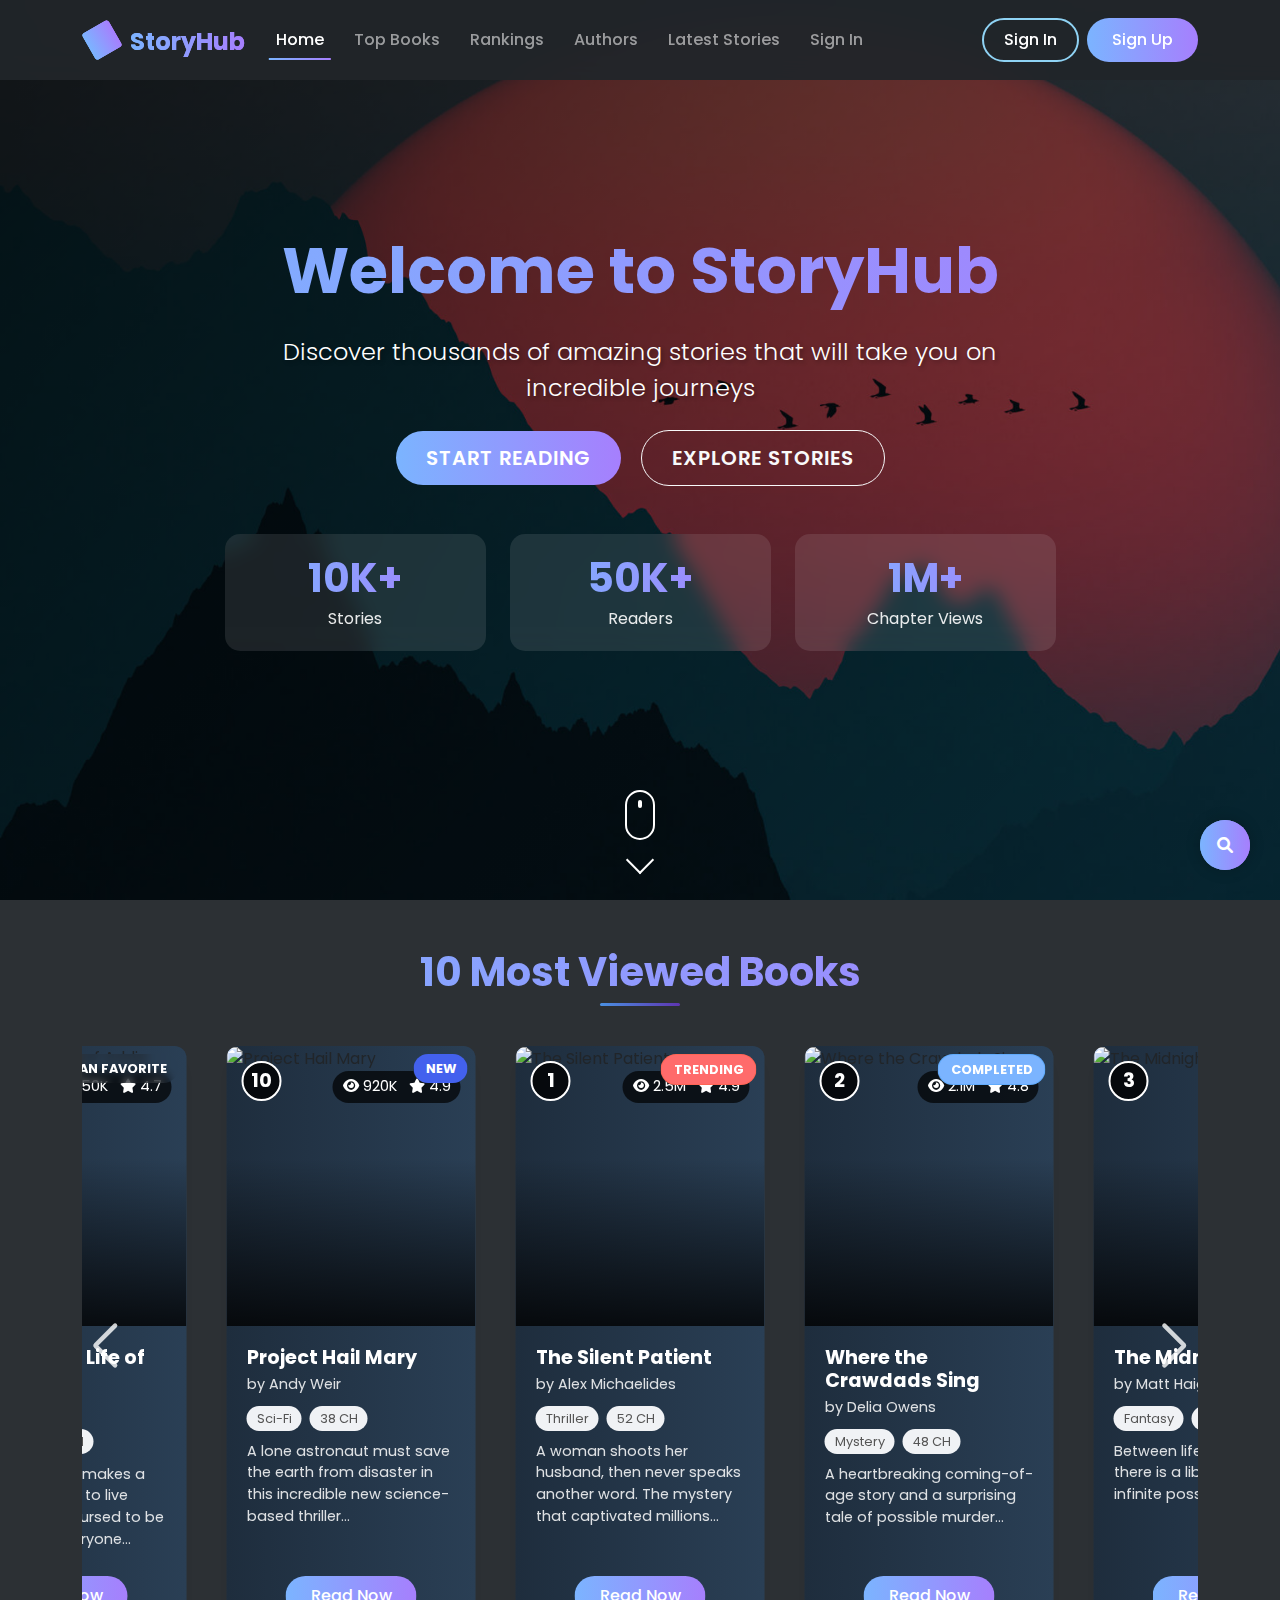
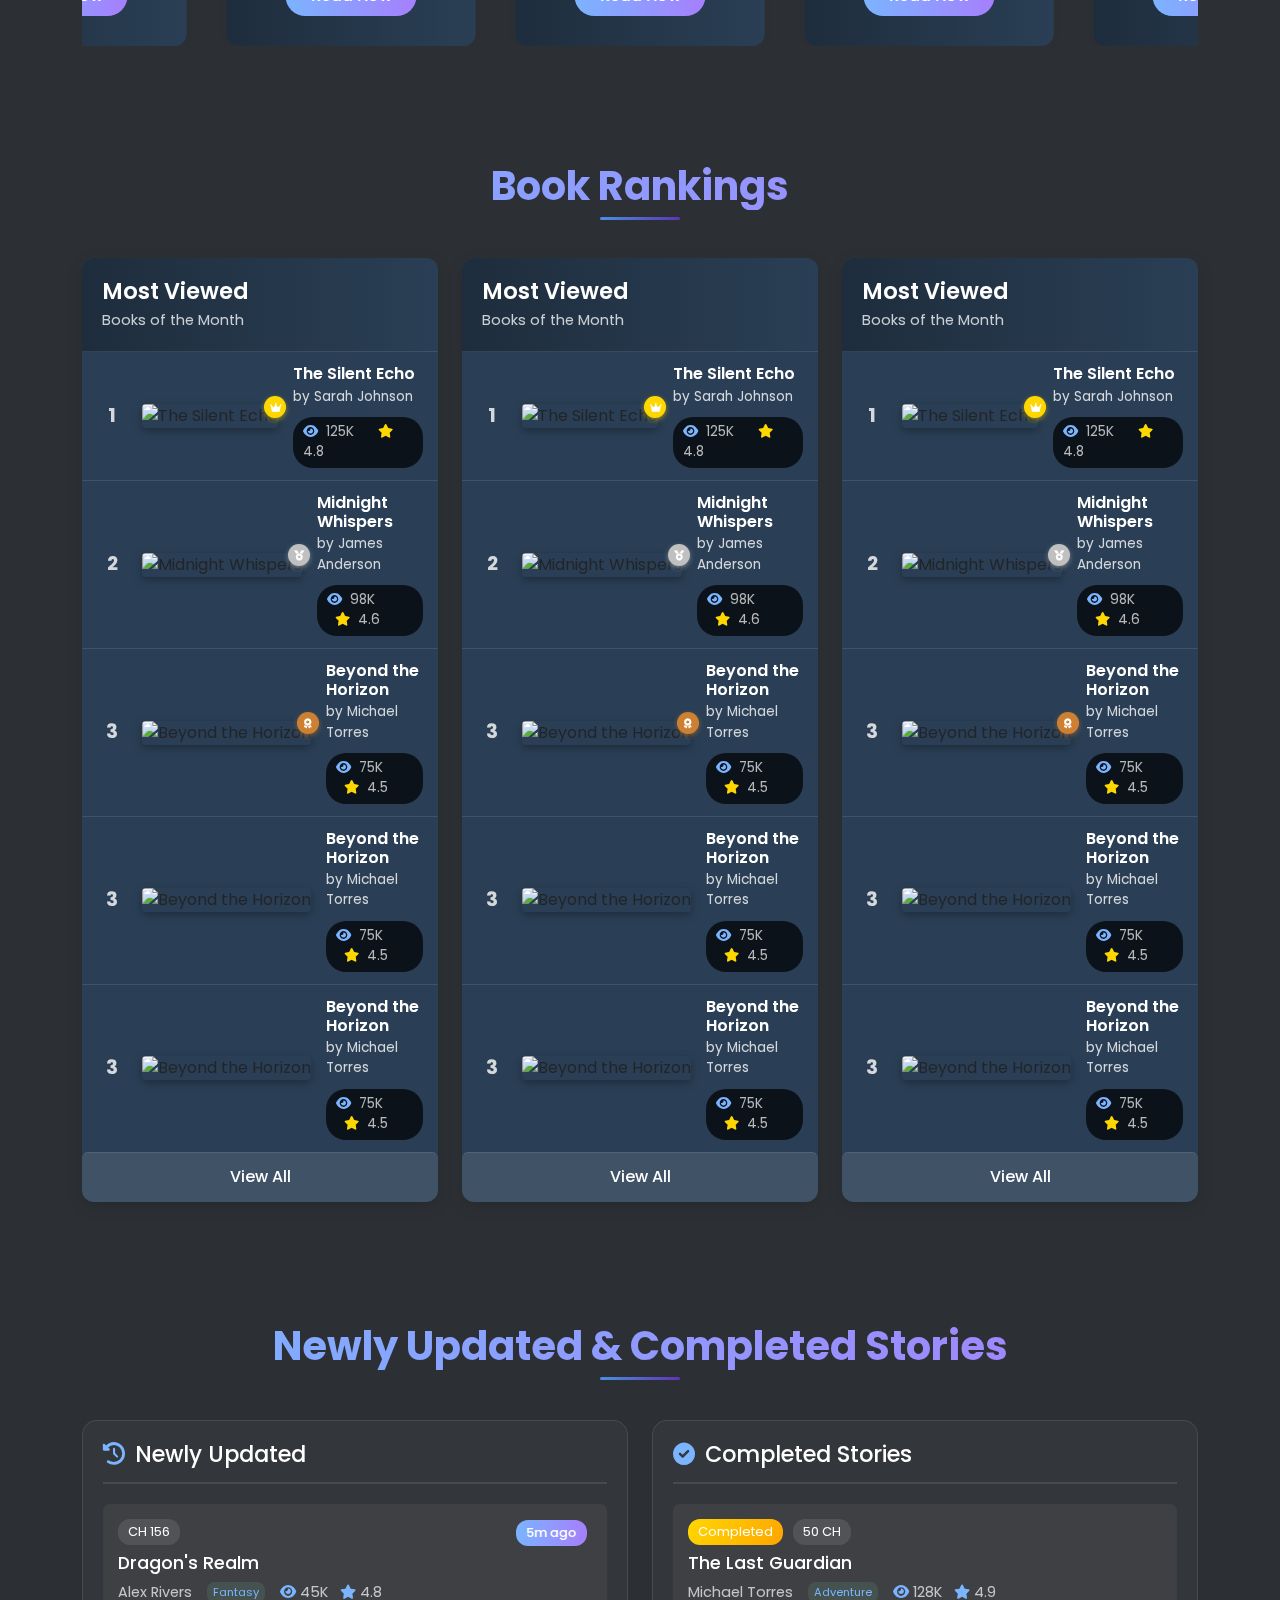
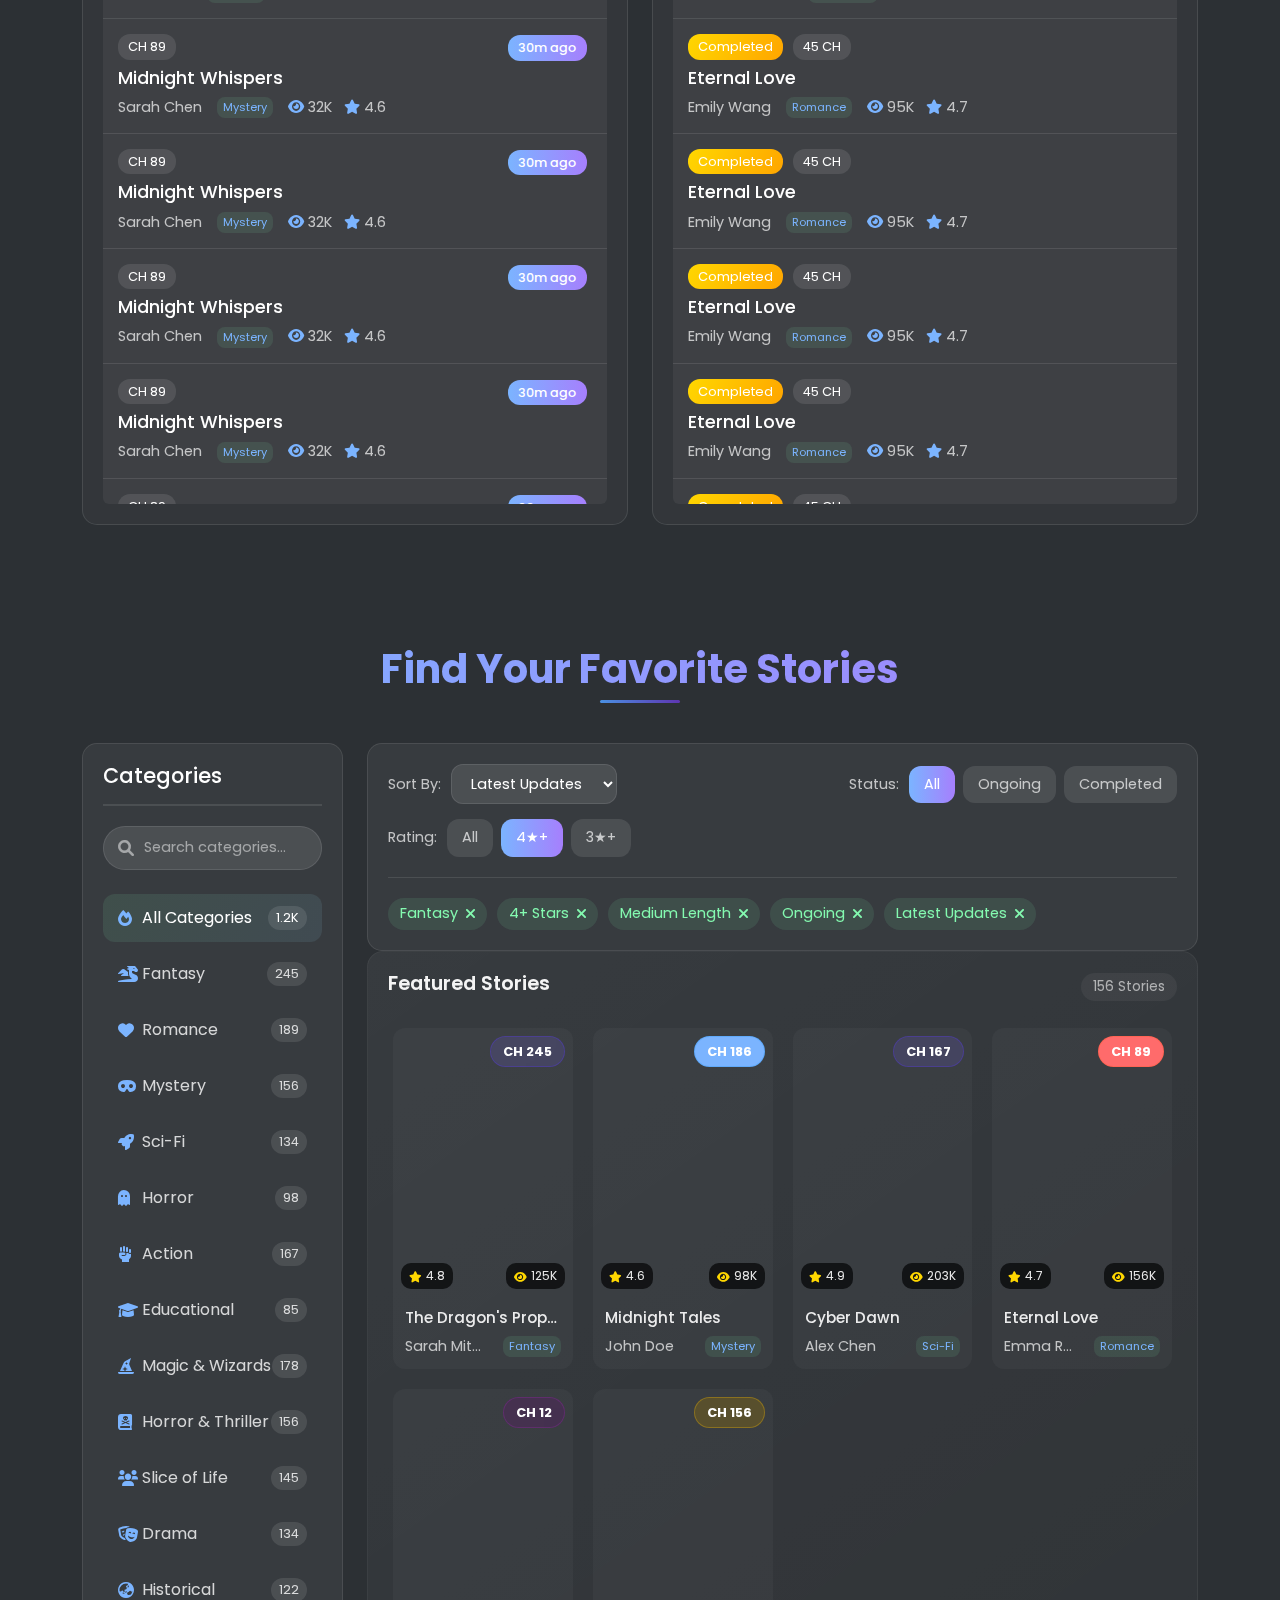
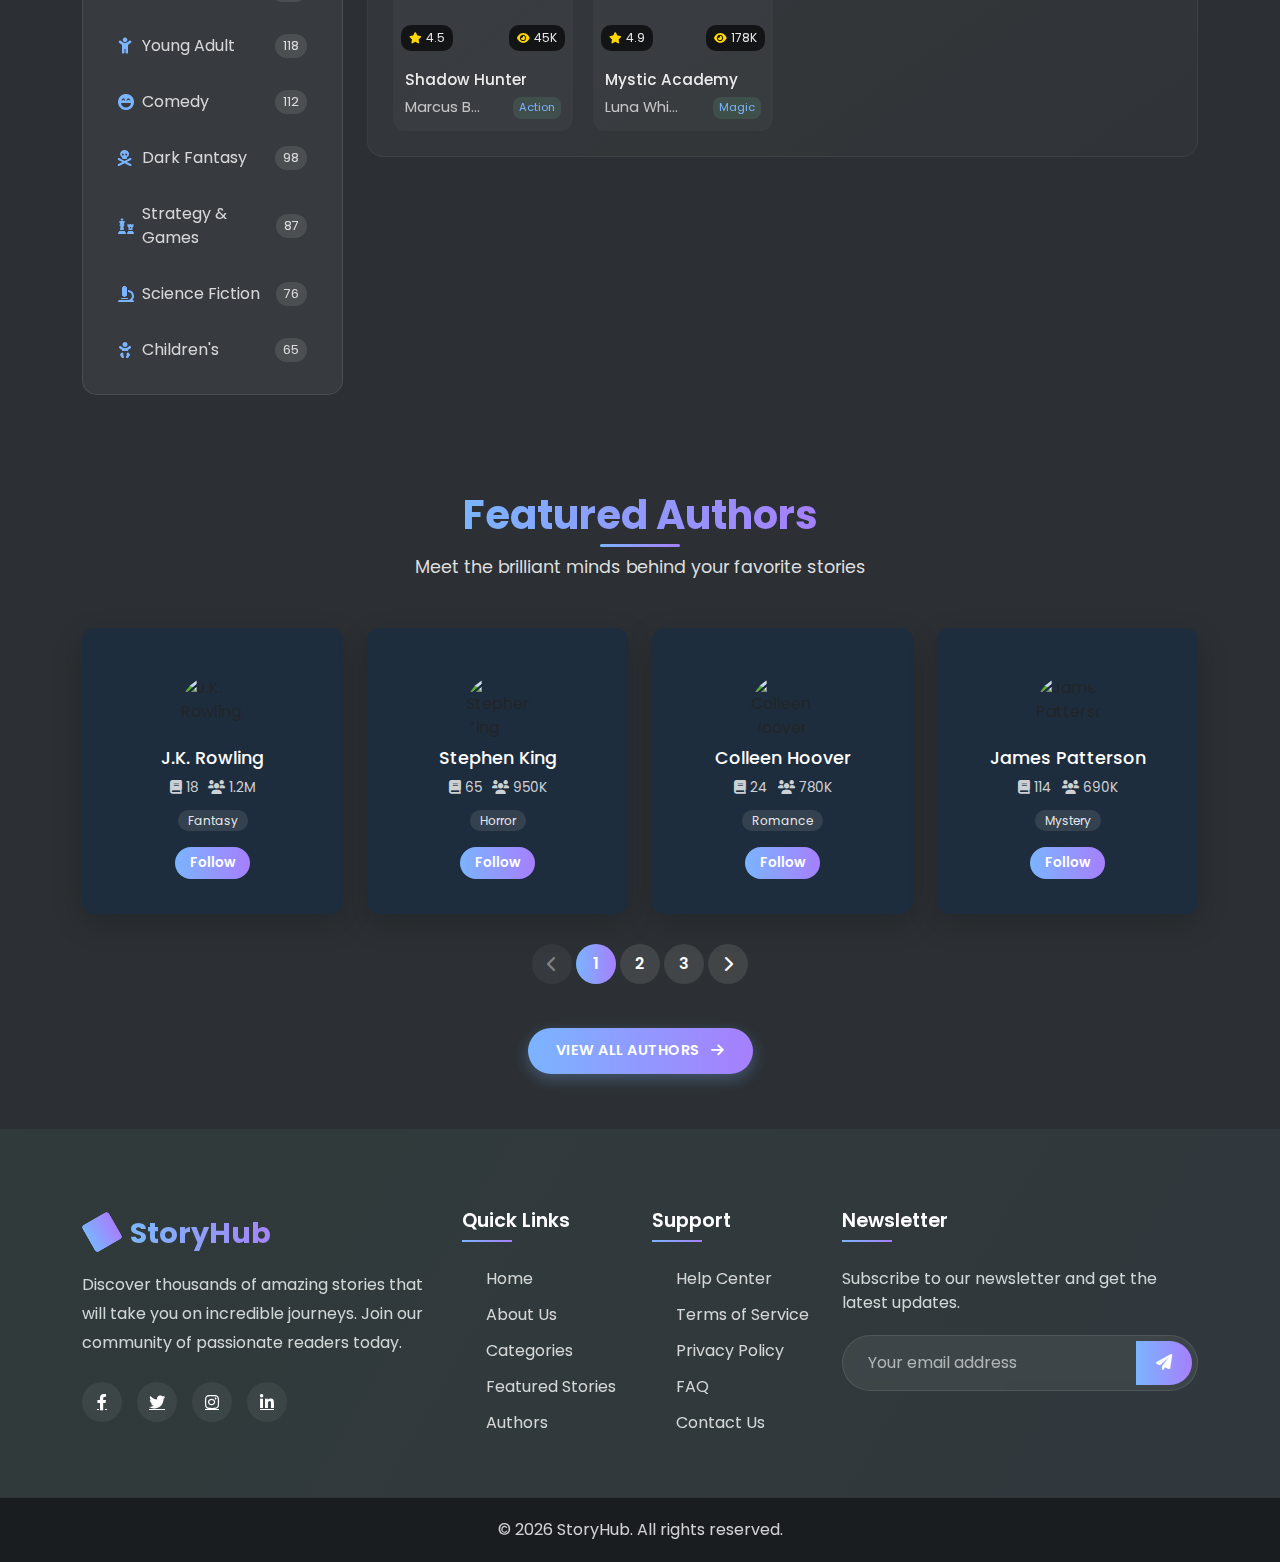
==== index.html @ 42d3e0dc "create necessary pages" ====
<!DOCTYPE html>
<html lang="en">
	<head>
		<meta charset="UTF-8" />
		<meta name="viewport" content="width=device-width, initial-scale=1.0" />
		<title>StoryHub - Your Reading Paradise</title>
		<!-- Favicon -->
		<link rel="icon" type="image/x-icon" href="assets/icons/icon1.png" />

		<!-- Add Font Awesome -->
		<link
			rel="stylesheet"
			href="https://cdnjs.cloudflare.com/ajax/libs/font-awesome/6.0.0/css/all.min.css"
		/>

		<link
			href="https://cdn.jsdelivr.net/npm/bootstrap@5.3.0/dist/css/bootstrap.min.css"
			rel="stylesheet"
		/>
		<!-- Custom CSS -->
		<link href="assets/css/style.css" rel="stylesheet" />
	</head>
	<body>
		<!-- Navigation -->
		<nav class="navbar navbar-expand-lg navbar-dark fixed-top">
			<div class="container">
				<a class="navbar-brand d-flex align-items-center" href="index.html">
					<div class="logo-container me-2">
						<div class="book-logo">
							<span class="book-page"></span>
							<span class="book-page"></span>
							<span class="book-page"></span>
						</div>
					</div>
					<span class="brand-text">StoryHub</span>
				</a>
				<button
					class="navbar-toggler"
					type="button"
					data-bs-toggle="collapse"
					data-bs-target="#navbarNav"
				>
					<span class="navbar-toggler-icon"></span>
				</button>
				<div class="collapse navbar-collapse" id="navbarNav">
					<ul class="navbar-nav me-auto">
						<li class="nav-item">
							<a class="nav-link active" href="#hero">Home</a>
						</li>
						<li class="nav-item">
							<a class="nav-link" href="#top-books">Top Books</a>
						</li>
						<li class="nav-item">
							<a class="nav-link" href="#rankings">Rankings</a>
						</li>
						<li class="nav-item">
							<a class="nav-link" href="#authors">Authors</a>
						</li>
						<li class="nav-item">
							<a class="nav-link" href="#latest-stories">Latest Stories</a>
						</li>
						<li class="nav-item">
							<a class="nav-link" href="#" data-bs-toggle="modal" data-bs-target="#loginModal"
								>Sign In</a
							>
						</li>
					</ul>
					<div class="nav-auth-buttons">
						<button
							class="btn btn-signin me-2"
							data-bs-toggle="modal"
							data-bs-target="#signinModal"
						>
							Sign In
						</button>
						<button class="btn btn-signup" data-bs-toggle="modal" data-bs-target="#signupModal">
							Sign Up
						</button>
					</div>
				</div>
			</div>
		</nav>

		<!-- Sign In Modal -->
		<div class="modal fade" id="signinModal" tabindex="-1">
			<div class="modal-dialog modal-dialog-centered">
				<div class="modal-content">
					<div class="modal-header border-0">
						<h5 class="modal-title">Welcome Back!</h5>
						<button type="button" class="btn-close" data-bs-dismiss="modal"></button>
					</div>
					<div class="modal-body">
						<!-- Add your sign in form here -->
					</div>
				</div>
			</div>
		</div>

		<!-- Sign Up Modal -->
		<div class="modal fade" id="signupModal" tabindex="-1">
			<div class="modal-dialog modal-dialog-centered">
				<div class="modal-content">
					<div class="modal-header border-0">
						<h5 class="modal-title">Create Account</h5>
						<button type="button" class="btn-close" data-bs-dismiss="modal"></button>
					</div>
					<div class="modal-body">
						<!-- Add your sign up form here -->
					</div>
				</div>
			</div>
		</div>

		<!-- Hero Section -->
		<section id="hero" class="hero-section">
			<div class="hero-overlay"></div>
			<div class="container h-100 position-relative">
				<div class="row h-100 align-items-center">
					<div class="col-12 text-center hero-content">
						<h1 class="display-3 fw-bold text-gradient mb-4">Welcome to StoryHub</h1>
						<p class="lead hero-subtitle mb-4">
							Discover thousands of amazing stories that will take you on incredible journeys
						</p>
						<div class="hero-buttons">
							<a href="pages/stories.html" class="btn btn-primary btn-lg me-3 custom-btn"
								>Start Reading</a
							>
							<a href="#featured" class="btn btn-outline-light btn-lg custom-btn"
								>Explore Stories</a
							>
						</div>
						<div class="hero-stats mt-5">
							<div class="row justify-content-center">
								<div class="col-md-3 col-6 mb-3">
									<div class="stat-item">
										<h3 class="stat-number">10K+</h3>
										<p class="stat-label">Stories</p>
									</div>
								</div>
								<div class="col-md-3 col-6 mb-3">
									<div class="stat-item">
										<h3 class="stat-number">50K+</h3>
										<p class="stat-label">Readers</p>
									</div>
								</div>
								<div class="col-md-3 col-6 mb-3">
									<div class="stat-item">
										<h3 class="stat-number">1M+</h3>
										<p class="stat-label">Chapter Views</p>
									</div>
								</div>
							</div>
						</div>
					</div>
				</div>
			</div>
			<div class="scroll-indicator">
				<div class="mouse">
					<div class="wheel"></div>
				</div>
				<div class="arrow"></div>
			</div>
		</section>

		<!-- Most Viewed Books Slider -->
		<section id="top-books" class="top-books-slider-section py-5" id="featured">
			<div class="container">
				<div class="section-header text-center mb-5">
					<h2 class="section-title">10 Most Viewed Books</h2>
				</div>

				<div class="swiper top-books-swiper">
					<div class="swiper-wrapper">
						<!-- Book 1 -->
						<div class="swiper-slide">
							<div class="book-slide">
								<div class="rank-indicator">1</div>
								<div class="book-image">
									<img src="https://picsum.photos/seed/book1/400/600" alt="The Silent Patient" />
									<div class="book-overlay">
										<div class="book-stats">
											<span><i class="fas fa-eye"></i> 2.5M</span>
											<span><i class="fas fa-star"></i> 4.9</span>
										</div>
										<div class="book-status hot">Trending</div>
									</div>
								</div>
								<div class="book-content">
									<h3 class="book-title">The Silent Patient</h3>
									<p class="book-author">by Alex Michaelides</p>
									<div class="book-tags">
										<span class="book-genre">Thriller</span>
										<span class="book-chapters">52 CH</span>
									</div>
									<p class="book-excerpt">
										A woman shoots her husband, then never speaks another word. The mystery that
										captivated millions...
									</p>
									<a href="#" class="btn btn-read-more">Read Now</a>
								</div>
							</div>
						</div>

						<!-- Book 2 -->
						<div class="swiper-slide">
							<div class="book-slide">
								<div class="rank-indicator">2</div>
								<div class="book-image">
									<img
										src="https://picsum.photos/seed/book2/400/600"
										alt="Where the Crawdads Sing"
									/>
									<div class="book-overlay">
										<div class="book-stats">
											<span><i class="fas fa-eye"></i> 2.1M</span>
											<span><i class="fas fa-star"></i> 4.8</span>
										</div>
										<div class="book-status completed">Completed</div>
									</div>
								</div>
								<div class="book-content">
									<h3 class="book-title">Where the Crawdads Sing</h3>
									<p class="book-author">by Delia Owens</p>
									<div class="book-tags">
										<span class="book-genre">Mystery</span>
										<span class="book-chapters">48 CH</span>
									</div>
									<p class="book-excerpt">
										A heartbreaking coming-of-age story and a surprising tale of possible murder...
									</p>
									<a href="#" class="btn btn-read-more">Read Now</a>
								</div>
							</div>
						</div>

						<!-- Book 3 -->
						<div class="swiper-slide">
							<div class="book-slide">
								<div class="rank-indicator">3</div>
								<div class="book-image">
									<img src="https://picsum.photos/seed/book3/400/600" alt="The Midnight Library" />
									<div class="book-overlay">
										<div class="book-stats">
											<span><i class="fas fa-eye"></i> 1.8M</span>
											<span><i class="fas fa-star"></i> 4.7</span>
										</div>
										<div class="book-status new-release">New</div>
									</div>
								</div>
								<div class="book-content">
									<h3 class="book-title">The Midnight Library</h3>
									<p class="book-author">by Matt Haig</p>
									<div class="book-tags">
										<span class="book-genre">Fantasy</span>
										<span class="book-chapters">36 CH</span>
									</div>
									<p class="book-excerpt">
										Between life and death there is a library filled with infinite possibilities...
									</p>
									<a href="#" class="btn btn-read-more">Read Now</a>
								</div>
							</div>
						</div>

						<!-- Book 4 -->
						<div class="swiper-slide">
							<div class="book-slide">
								<div class="rank-indicator">4</div>
								<div class="book-image">
									<img src="https://picsum.photos/seed/book4/400/600" alt="The Vanishing Half" />
									<div class="book-overlay">
										<div class="book-stats">
											<span><i class="fas fa-eye"></i> 1.5M</span>
											<span><i class="fas fa-star"></i> 4.6</span>
										</div>
										<div class="book-status">Bestseller</div>
									</div>
								</div>
								<div class="book-content">
									<h3 class="book-title">The Vanishing Half</h3>
									<p class="book-author">by Brit Bennett</p>
									<div class="book-tags">
										<span class="book-genre">Drama</span>
										<span class="book-chapters">42 CH</span>
									</div>
									<p class="book-excerpt">
										The lives of twin sisters who choose to live in two very different worlds, one
										black and one white...
									</p>
									<a href="#" class="btn btn-read-more">Read Now</a>
								</div>
							</div>
						</div>

						<!-- Book 5 -->
						<div class="swiper-slide">
							<div class="book-slide">
								<div class="rank-indicator">5</div>
								<div class="book-image">
									<img src="https://picsum.photos/seed/book5/400/600" alt="Atomic Habits" />
									<div class="book-overlay">
										<div class="book-stats">
											<span><i class="fas fa-eye"></i> 1.4M</span>
											<span><i class="fas fa-star"></i> 4.9</span>
										</div>
										<div class="book-status">Popular</div>
									</div>
								</div>
								<div class="book-content">
									<h3 class="book-title">Atomic Habits</h3>
									<p class="book-author">by James Clear</p>
									<div class="book-tags">
										<span class="book-genre">Self-help</span>
										<span class="book-chapters">32 CH</span>
									</div>
									<p class="book-excerpt">
										Tiny changes, remarkable results. A proven framework for improving every day...
									</p>
									<a href="#" class="btn btn-read-more">Read Now</a>
								</div>
							</div>
						</div>

						<!-- Book 6 -->
						<div class="swiper-slide">
							<div class="book-slide">
								<div class="rank-indicator">6</div>
								<div class="book-image">
									<img src="https://picsum.photos/seed/book6/400/600" alt="Educated" />
									<div class="book-overlay">
										<div class="book-stats">
											<span><i class="fas fa-eye"></i> 1.3M</span>
											<span><i class="fas fa-star"></i> 4.7</span>
										</div>
										<div class="book-status completed">Completed</div>
									</div>
								</div>
								<div class="book-content">
									<h3 class="book-title">Educated</h3>
									<p class="book-author">by Tara Westover</p>
									<div class="book-tags">
										<span class="book-genre">Biography</span>
										<span class="book-chapters">38 CH</span>
									</div>
									<p class="book-excerpt">
										A memoir about a young girl who leaves her survivalist family and goes on to
										earn a PhD...
									</p>
									<a href="#" class="btn btn-read-more">Read Now</a>
								</div>
							</div>
						</div>

						<!-- Book 7 -->
						<div class="swiper-slide">
							<div class="book-slide">
								<div class="rank-indicator">7</div>
								<div class="book-image">
									<img src="https://picsum.photos/seed/book7/400/600" alt="Becoming" />
									<div class="book-overlay">
										<div class="book-stats">
											<span><i class="fas fa-eye"></i> 1.2M</span>
											<span><i class="fas fa-star"></i> 4.8</span>
										</div>
										<div class="book-status">Award Winner</div>
									</div>
								</div>
								<div class="book-content">
									<h3 class="book-title">Becoming</h3>
									<p class="book-author">by Michelle Obama</p>
									<div class="book-tags">
										<span class="book-genre">Biography</span>
										<span class="book-chapters">44 CH</span>
									</div>
									<p class="book-excerpt">
										An intimate, powerful, and inspiring memoir by the former First Lady of the
										United States...
									</p>
									<a href="#" class="btn btn-read-more">Read Now</a>
								</div>
							</div>
						</div>

						<!-- Book 8 -->
						<div class="swiper-slide">
							<div class="book-slide">
								<div class="rank-indicator">8</div>
								<div class="book-image">
									<img src="https://picsum.photos/seed/book8/400/600" alt="The Four Winds" />
									<div class="book-overlay">
										<div class="book-stats">
											<span><i class="fas fa-eye"></i> 1.1M</span>
											<span><i class="fas fa-star"></i> 4.5</span>
										</div>
										<div class="book-status">Bestseller</div>
									</div>
								</div>
								<div class="book-content">
									<h3 class="book-title">The Four Winds</h3>
									<p class="book-author">by Kristin Hannah</p>
									<div class="book-tags">
										<span class="book-genre">Historical</span>
										<span class="book-chapters">42 CH</span>
									</div>
									<p class="book-excerpt">
										An epic novel of love, heroism, and hope set during the Great Depression...
									</p>
									<a href="#" class="btn btn-read-more">Read Now</a>
								</div>
							</div>
						</div>

						<!-- Book 9 -->
						<div class="swiper-slide">
							<div class="book-slide">
								<div class="rank-indicator">9</div>
								<div class="book-image">
									<img
										src="https://picsum.photos/seed/book9/400/600"
										alt="The Invisible Life of Addie LaRue"
									/>
									<div class="book-overlay">
										<div class="book-stats">
											<span><i class="fas fa-eye"></i> 950K</span>
											<span><i class="fas fa-star"></i> 4.7</span>
										</div>
										<div class="book-status">Fan Favorite</div>
									</div>
								</div>
								<div class="book-content">
									<h3 class="book-title">The Invisible Life of Addie LaRue</h3>
									<p class="book-author">by V.E. Schwab</p>
									<div class="book-tags">
										<span class="book-genre">Fantasy</span>
										<span class="book-chapters">46 CH</span>
									</div>
									<p class="book-excerpt">
										A young woman makes a Faustian bargain to live forever—and is cursed to be
										forgotten by everyone...
									</p>
									<a href="#" class="btn btn-read-more">Read Now</a>
								</div>
							</div>
						</div>

						<!-- Book 10 -->
						<div class="swiper-slide">
							<div class="book-slide">
								<div class="rank-indicator">10</div>
								<div class="book-image">
									<img src="https://picsum.photos/seed/book10/400/600" alt="Project Hail Mary" />
									<div class="book-overlay">
										<div class="book-stats">
											<span><i class="fas fa-eye"></i> 920K</span>
											<span><i class="fas fa-star"></i> 4.9</span>
										</div>
										<div class="book-status new-release">New</div>
									</div>
								</div>
								<div class="book-content">
									<h3 class="book-title">Project Hail Mary</h3>
									<p class="book-author">by Andy Weir</p>
									<div class="book-tags">
										<span class="book-genre">Sci-Fi</span>
										<span class="book-chapters">38 CH</span>
									</div>
									<p class="book-excerpt">
										A lone astronaut must save the earth from disaster in this incredible new
										science-based thriller...
									</p>
									<a href="#" class="btn btn-read-more">Read Now</a>
								</div>
							</div>
						</div>
					</div>

					<!-- Pagination and Navigation -->
					<!-- <div class="swiper-pagination"></div> -->
					<div class="swiper-button-next"></div>
					<div class="swiper-button-prev"></div>
				</div>
			</div>
		</section>

		<main>
			<!-- Book Rankings Section -->
			<section id="rankings" class="rankings-section py-5">
				<div class="container">
					<h2 class="section-title text-center mb-5">Book Rankings</h2>

					<div class="row">
						<!-- Most Viewed Books -->
						<div class="col-lg-4 col-md-6 mb-4">
							<div class="ranking-card">
								<div class="ranking-header">
									<h3 class="ranking-title">Most Viewed</h3>
									<p class="ranking-subtitle">Books of the Month</p>
								</div>
								<div class="ranking-body">
									<ul class="ranking-list">
										<li class="ranking-item">
											<span class="ranking-number">1</span>
											<div class="book-avatar">
												<img src="https://picsum.photos/seed/book1/50/75" alt="The Silent Echo" />
												<span class="rank-badge rank-badge-1">
													<i class="fas fa-crown"></i>
												</span>
											</div>
											<div class="ranking-content">
												<h4 class="book-title">The Silent Echo</h4>
												<p class="book-author">by Sarah Johnson</p>
												<div class="book-stats">
													<span><i class="fas fa-eye"></i> 125K</span>
													<span><i class="fas fa-star"></i> 4.8</span>
												</div>
											</div>
										</li>
										<li class="ranking-item">
											<span class="ranking-number">2</span>
											<div class="book-avatar">
												<img src="https://picsum.photos/seed/book2/50/75" alt="Midnight Whispers" />
												<span class="rank-badge rank-badge-2">
													<i class="fas fa-medal"></i>
												</span>
											</div>
											<div class="ranking-content">
												<h4 class="book-title">Midnight Whispers</h4>
												<p class="book-author">by James Anderson</p>
												<div class="book-stats">
													<span><i class="fas fa-eye"></i> 98K</span>
													<span><i class="fas fa-star"></i> 4.6</span>
												</div>
											</div>
										</li>
										<li class="ranking-item">
											<span class="ranking-number">3</span>
											<div class="book-avatar">
												<img
													src="https://picsum.photos/seed/book3/50/75"
													alt="Beyond the Horizon"
												/>
												<span class="rank-badge rank-badge-3">
													<i class="fas fa-award"></i>
												</span>
											</div>
											<div class="ranking-content">
												<h4 class="book-title">Beyond the Horizon</h4>
												<p class="book-author">by Michael Torres</p>
												<div class="book-stats">
													<span><i class="fas fa-eye"></i> 75K</span>
													<span><i class="fas fa-star"></i> 4.5</span>
												</div>
											</div>
										</li>
										<li class="ranking-item">
											<span class="ranking-number">3</span>
											<div class="book-avatar">
												<img
													src="https://picsum.photos/seed/book3/50/75"
													alt="Beyond the Horizon"
												/>
											</div>
											<div class="ranking-content">
												<h4 class="book-title">Beyond the Horizon</h4>
												<p class="book-author">by Michael Torres</p>
												<div class="book-stats">
													<span><i class="fas fa-eye"></i> 75K</span>
													<span><i class="fas fa-star"></i> 4.5</span>
												</div>
											</div>
										</li>
										<li class="ranking-item">
											<span class="ranking-number">3</span>
											<div class="book-avatar">
												<img
													src="https://picsum.photos/seed/book3/50/75"
													alt="Beyond the Horizon"
												/>
											</div>
											<div class="ranking-content">
												<h4 class="book-title">Beyond the Horizon</h4>
												<p class="book-author">by Michael Torres</p>
												<div class="book-stats">
													<span><i class="fas fa-eye"></i> 75K</span>
													<span><i class="fas fa-star"></i> 4.5</span>
												</div>
											</div>
										</li>
										<!-- Repeat for other items -->
									</ul>
								</div>
								<a href="#" class="btn btn-view-all">View All</a>
							</div>
						</div>

						<!-- Most Recommended Books -->
						<div class="col-lg-4 col-md-6 mb-4">
							<div class="ranking-card">
								<div class="ranking-header">
									<h3 class="ranking-title">Most Viewed</h3>
									<p class="ranking-subtitle">Books of the Month</p>
								</div>
								<div class="ranking-body">
									<ul class="ranking-list">
										<li class="ranking-item">
											<span class="ranking-number">1</span>
											<div class="book-avatar">
												<img src="https://picsum.photos/seed/book1/50/75" alt="The Silent Echo" />
												<span class="rank-badge rank-badge-1">
													<i class="fas fa-crown"></i>
												</span>
											</div>
											<div class="ranking-content">
												<h4 class="book-title">The Silent Echo</h4>
												<p class="book-author">by Sarah Johnson</p>
												<div class="book-stats">
													<span><i class="fas fa-eye"></i> 125K</span>
													<span><i class="fas fa-star"></i> 4.8</span>
												</div>
											</div>
										</li>
										<li class="ranking-item">
											<span class="ranking-number">2</span>
											<div class="book-avatar">
												<img src="https://picsum.photos/seed/book2/50/75" alt="Midnight Whispers" />
												<span class="rank-badge rank-badge-2">
													<i class="fas fa-medal"></i>
												</span>
											</div>
											<div class="ranking-content">
												<h4 class="book-title">Midnight Whispers</h4>
												<p class="book-author">by James Anderson</p>
												<div class="book-stats">
													<span><i class="fas fa-eye"></i> 98K</span>
													<span><i class="fas fa-star"></i> 4.6</span>
												</div>
											</div>
										</li>
										<li class="ranking-item">
											<span class="ranking-number">3</span>
											<div class="book-avatar">
												<img
													src="https://picsum.photos/seed/book3/50/75"
													alt="Beyond the Horizon"
												/>
												<span class="rank-badge rank-badge-3">
													<i class="fas fa-award"></i>
												</span>
											</div>
											<div class="ranking-content">
												<h4 class="book-title">Beyond the Horizon</h4>
												<p class="book-author">by Michael Torres</p>
												<div class="book-stats">
													<span><i class="fas fa-eye"></i> 75K</span>
													<span><i class="fas fa-star"></i> 4.5</span>
												</div>
											</div>
										</li>
										<li class="ranking-item">
											<span class="ranking-number">3</span>
											<div class="book-avatar">
												<img
													src="https://picsum.photos/seed/book3/50/75"
													alt="Beyond the Horizon"
												/>
											</div>
											<div class="ranking-content">
												<h4 class="book-title">Beyond the Horizon</h4>
												<p class="book-author">by Michael Torres</p>
												<div class="book-stats">
													<span><i class="fas fa-eye"></i> 75K</span>
													<span><i class="fas fa-star"></i> 4.5</span>
												</div>
											</div>
										</li>
										<li class="ranking-item">
											<span class="ranking-number">3</span>
											<div class="book-avatar">
												<img
													src="https://picsum.photos/seed/book3/50/75"
													alt="Beyond the Horizon"
												/>
											</div>
											<div class="ranking-content">
												<h4 class="book-title">Beyond the Horizon</h4>
												<p class="book-author">by Michael Torres</p>
												<div class="book-stats">
													<span><i class="fas fa-eye"></i> 75K</span>
													<span><i class="fas fa-star"></i> 4.5</span>
												</div>
											</div>
										</li>
										<!-- Repeat for other items -->
									</ul>
								</div>
								<a href="#" class="btn btn-view-all">View All</a>
							</div>
						</div>

						<!-- Featured New Books -->
						<div class="col-lg-4 col-md-6 mb-4">
							<div class="ranking-card">
								<div class="ranking-header">
									<h3 class="ranking-title">Most Viewed</h3>
									<p class="ranking-subtitle">Books of the Month</p>
								</div>
								<div class="ranking-body">
									<ul class="ranking-list">
										<li class="ranking-item">
											<span class="ranking-number">1</span>
											<div class="book-avatar">
												<img src="https://picsum.photos/seed/book1/50/75" alt="The Silent Echo" />
												<span class="rank-badge rank-badge-1">
													<i class="fas fa-crown"></i>
												</span>
											</div>
											<div class="ranking-content">
												<h4 class="book-title">The Silent Echo</h4>
												<p class="book-author">by Sarah Johnson</p>
												<div class="book-stats">
													<span><i class="fas fa-eye"></i> 125K</span>
													<span><i class="fas fa-star"></i> 4.8</span>
												</div>
											</div>
										</li>
										<li class="ranking-item">
											<span class="ranking-number">2</span>
											<div class="book-avatar">
												<img src="https://picsum.photos/seed/book2/50/75" alt="Midnight Whispers" />
												<span class="rank-badge rank-badge-2">
													<i class="fas fa-medal"></i>
												</span>
											</div>
											<div class="ranking-content">
												<h4 class="book-title">Midnight Whispers</h4>
												<p class="book-author">by James Anderson</p>
												<div class="book-stats">
													<span><i class="fas fa-eye"></i> 98K</span>
													<span><i class="fas fa-star"></i> 4.6</span>
												</div>
											</div>
										</li>
										<li class="ranking-item">
											<span class="ranking-number">3</span>
											<div class="book-avatar">
												<img
													src="https://picsum.photos/seed/book3/50/75"
													alt="Beyond the Horizon"
												/>
												<span class="rank-badge rank-badge-3">
													<i class="fas fa-award"></i>
												</span>
											</div>
											<div class="ranking-content">
												<h4 class="book-title">Beyond the Horizon</h4>
												<p class="book-author">by Michael Torres</p>
												<div class="book-stats">
													<span><i class="fas fa-eye"></i> 75K</span>
													<span><i class="fas fa-star"></i> 4.5</span>
												</div>
											</div>
										</li>
										<li class="ranking-item">
											<span class="ranking-number">3</span>
											<div class="book-avatar">
												<img
													src="https://picsum.photos/seed/book3/50/75"
													alt="Beyond the Horizon"
												/>
											</div>
											<div class="ranking-content">
												<h4 class="book-title">Beyond the Horizon</h4>
												<p class="book-author">by Michael Torres</p>
												<div class="book-stats">
													<span><i class="fas fa-eye"></i> 75K</span>
													<span><i class="fas fa-star"></i> 4.5</span>
												</div>
											</div>
										</li>
										<li class="ranking-item">
											<span class="ranking-number">3</span>
											<div class="book-avatar">
												<img
													src="https://picsum.photos/seed/book3/50/75"
													alt="Beyond the Horizon"
												/>
											</div>
											<div class="ranking-content">
												<h4 class="book-title">Beyond the Horizon</h4>
												<p class="book-author">by Michael Torres</p>
												<div class="book-stats">
													<span><i class="fas fa-eye"></i> 75K</span>
													<span><i class="fas fa-star"></i> 4.5</span>
												</div>
											</div>
										</li>
										<!-- Repeat for other items -->
									</ul>
								</div>
								<a href="#" class="btn btn-view-all">View All</a>
							</div>
						</div>
					</div>
				</div>
			</section>

			<!-- Stories Lists Section -->
			<section id="latest-stories" class="stories-section py-5">
				<div class="container">
					<h2 class="section-title">Newly Updated & Completed Stories</h2>
					<div class="row">
						<!-- Newly Updated Stories -->
						<div class="col-lg-6 mb-4">
							<div class="stories-container">
								<div class="section-header">
									<h2 class="list-title">
										<i class="fas fa-clock-rotate-left"></i>
										Newly Updated
									</h2>
								</div>
								<div class="list-group stories-list">
									<!-- Story Item -->
									<a href="#" class="list-group-item story-item">
										<div class="d-flex w-100">
											<div class="story-info">
												<div class="story-status">
													<span class="update-badge">5m ago</span>
													<span class="chapter-badge">CH 156</span>
												</div>
												<h4 class="story-title">Dragon's Realm</h4>
												<p class="story-details">
													<span class="author">Alex Rivers</span>
													<span class="genre">Fantasy</span>
													<span class="stats">
														<i class="fas fa-eye"></i> 45K <i class="fas fa-star ms-2"></i> 4.8
													</span>
												</p>
											</div>
										</div>
									</a>
									<a href="#" class="list-group-item story-item">
										<div class="d-flex w-100">
											<div class="story-info">
												<div class="story-status">
													<span class="update-badge">30m ago</span>
													<span class="chapter-badge">CH 89</span>
												</div>
												<h4 class="story-title">Midnight Whispers</h4>
												<p class="story-details">
													<span class="author">Sarah Chen</span>
													<span class="genre">Mystery</span>
													<span class="stats">
														<i class="fas fa-eye"></i> 32K <i class="fas fa-star ms-2"></i> 4.6
													</span>
												</p>
											</div>
										</div>
									</a>
									<a href="#" class="list-group-item story-item">
										<div class="d-flex w-100">
											<div class="story-info">
												<div class="story-status">
													<span class="update-badge">30m ago</span>
													<span class="chapter-badge">CH 89</span>
												</div>
												<h4 class="story-title">Midnight Whispers</h4>
												<p class="story-details">
													<span class="author">Sarah Chen</span>
													<span class="genre">Mystery</span>
													<span class="stats">
														<i class="fas fa-eye"></i> 32K <i class="fas fa-star ms-2"></i> 4.6
													</span>
												</p>
											</div>
										</div>
									</a>
									<a href="#" class="list-group-item story-item">
										<div class="d-flex w-100">
											<div class="story-info">
												<div class="story-status">
													<span class="update-badge">30m ago</span>
													<span class="chapter-badge">CH 89</span>
												</div>
												<h4 class="story-title">Midnight Whispers</h4>
												<p class="story-details">
													<span class="author">Sarah Chen</span>
													<span class="genre">Mystery</span>
													<span class="stats">
														<i class="fas fa-eye"></i> 32K <i class="fas fa-star ms-2"></i> 4.6
													</span>
												</p>
											</div>
										</div>
									</a>
									<a href="#" class="list-group-item story-item">
										<div class="d-flex w-100">
											<div class="story-info">
												<div class="story-status">
													<span class="update-badge">30m ago</span>
													<span class="chapter-badge">CH 89</span>
												</div>
												<h4 class="story-title">Midnight Whispers</h4>
												<p class="story-details">
													<span class="author">Sarah Chen</span>
													<span class="genre">Mystery</span>
													<span class="stats">
														<i class="fas fa-eye"></i> 32K <i class="fas fa-star ms-2"></i> 4.6
													</span>
												</p>
											</div>
										</div>
									</a>
									<a href="#" class="list-group-item story-item">
										<div class="d-flex w-100">
											<div class="story-info">
												<div class="story-status">
													<span class="update-badge">30m ago</span>
													<span class="chapter-badge">CH 89</span>
												</div>
												<h4 class="story-title">Midnight Whispers</h4>
												<p class="story-details">
													<span class="author">Sarah Chen</span>
													<span class="genre">Mystery</span>
													<span class="stats">
														<i class="fas fa-eye"></i> 32K <i class="fas fa-star ms-2"></i> 4.6
													</span>
												</p>
											</div>
										</div>
									</a>
									<a href="#" class="list-group-item story-item">
										<div class="d-flex w-100">
											<div class="story-info">
												<div class="story-status">
													<span class="update-badge">30m ago</span>
													<span class="chapter-badge">CH 89</span>
												</div>
												<h4 class="story-title">Midnight Whispers</h4>
												<p class="story-details">
													<span class="author">Sarah Chen</span>
													<span class="genre">Mystery</span>
													<span class="stats">
														<i class="fas fa-eye"></i> 32K <i class="fas fa-star ms-2"></i> 4.6
													</span>
												</p>
											</div>
										</div>
									</a>
								</div>
							</div>
						</div>

						<!-- Completed Stories -->
						<div class="col-lg-6 mb-4">
							<div class="stories-container">
								<div class="section-header">
									<h2 class="list-title">
										<i class="fas fa-check-circle"></i>
										Completed Stories
									</h2>
								</div>
								<div class="list-group stories-list">
									<!-- Completed Story Item -->
									<a href="#" class="list-group-item story-item">
										<div class="d-flex w-100">
											<div class="story-info">
												<div class="story-status">
													<span class="complete-badge">Completed</span>
													<span class="chapter-badge">50 CH</span>
												</div>
												<h4 class="story-title">The Last Guardian</h4>
												<p class="story-details">
													<span class="author">Michael Torres</span>
													<span class="genre">Adventure</span>
													<span class="stats">
														<i class="fas fa-eye"></i> 128K <i class="fas fa-star ms-2"></i> 4.9
													</span>
												</p>
											</div>
										</div>
									</a>
									<a href="#" class="list-group-item story-item">
										<div class="d-flex w-100">
											<div class="story-info">
												<div class="story-status">
													<span class="complete-badge">Completed</span>
													<span class="chapter-badge">45 CH</span>
												</div>
												<h4 class="story-title">Eternal Love</h4>
												<p class="story-details">
													<span class="author">Emily Wang</span>
													<span class="genre">Romance</span>
													<span class="stats">
														<i class="fas fa-eye"></i> 95K <i class="fas fa-star ms-2"></i> 4.7
													</span>
												</p>
											</div>
										</div>
									</a>
									<a href="#" class="list-group-item story-item">
										<div class="d-flex w-100">
											<div class="story-info">
												<div class="story-status">
													<span class="complete-badge">Completed</span>
													<span class="chapter-badge">45 CH</span>
												</div>
												<h4 class="story-title">Eternal Love</h4>
												<p class="story-details">
													<span class="author">Emily Wang</span>
													<span class="genre">Romance</span>
													<span class="stats">
														<i class="fas fa-eye"></i> 95K <i class="fas fa-star ms-2"></i> 4.7
													</span>
												</p>
											</div>
										</div>
									</a>
									<a href="#" class="list-group-item story-item">
										<div class="d-flex w-100">
											<div class="story-info">
												<div class="story-status">
													<span class="complete-badge">Completed</span>
													<span class="chapter-badge">45 CH</span>
												</div>
												<h4 class="story-title">Eternal Love</h4>
												<p class="story-details">
													<span class="author">Emily Wang</span>
													<span class="genre">Romance</span>
													<span class="stats">
														<i class="fas fa-eye"></i> 95K <i class="fas fa-star ms-2"></i> 4.7
													</span>
												</p>
											</div>
										</div>
									</a>
									<a href="#" class="list-group-item story-item">
										<div class="d-flex w-100">
											<div class="story-info">
												<div class="story-status">
													<span class="complete-badge">Completed</span>
													<span class="chapter-badge">45 CH</span>
												</div>
												<h4 class="story-title">Eternal Love</h4>
												<p class="story-details">
													<span class="author">Emily Wang</span>
													<span class="genre">Romance</span>
													<span class="stats">
														<i class="fas fa-eye"></i> 95K <i class="fas fa-star ms-2"></i> 4.7
													</span>
												</p>
											</div>
										</div>
									</a>
									<a href="#" class="list-group-item story-item">
										<div class="d-flex w-100">
											<div class="story-info">
												<div class="story-status">
													<span class="complete-badge">Completed</span>
													<span class="chapter-badge">45 CH</span>
												</div>
												<h4 class="story-title">Eternal Love</h4>
												<p class="story-details">
													<span class="author">Emily Wang</span>
													<span class="genre">Romance</span>
													<span class="stats">
														<i class="fas fa-eye"></i> 95K <i class="fas fa-star ms-2"></i> 4.7
													</span>
												</p>
											</div>
										</div>
									</a>
									<a href="#" class="list-group-item story-item">
										<div class="d-flex w-100">
											<div class="story-info">
												<div class="story-status">
													<span class="complete-badge">Completed</span>
													<span class="chapter-badge">45 CH</span>
												</div>
												<h4 class="story-title">Eternal Love</h4>
												<p class="story-details">
													<span class="author">Emily Wang</span>
													<span class="genre">Romance</span>
													<span class="stats">
														<i class="fas fa-eye"></i> 95K <i class="fas fa-star ms-2"></i> 4.7
													</span>
												</p>
											</div>
										</div>
									</a>
								</div>
							</div>
						</div>
					</div>
				</div>
			</section>

			<!-- Categories and Filter Section -->
			<section class="categories-section py-5">
				<div class="container">
					<h2 class="section-title">Find Your Favorite Stories</h2>
					<div class="row">
						<!-- Left Sidebar - Categories -->
						<div class="col-lg-3">
							<div class="categories-sidebar">
								<h3 class="sidebar-title">Categories</h3>

								<!-- Search Categories -->
								<div class="category-search mb-4">
									<div class="search-input-group">
										<i class="fas fa-search"></i>
										<input type="text" placeholder="Search categories..." />
									</div>
								</div>

								<!-- Categories List -->
								<div class="categories-list">
									<a href="#" class="category-item active">
										<i class="fas fa-fire"></i>
										<span>All Categories</span>
										<span class="count">1.2K</span>
									</a>
									<a href="#" class="category-item">
										<i class="fas fa-dragon"></i>
										<span>Fantasy</span>
										<span class="count">245</span>
									</a>
									<a href="#" class="category-item">
										<i class="fas fa-heart"></i>
										<span>Romance</span>
										<span class="count">189</span>
									</a>
									<a href="#" class="category-item">
										<i class="fas fa-mask"></i>
										<span>Mystery</span>
										<span class="count">156</span>
									</a>
									<a href="#" class="category-item">
										<i class="fas fa-rocket"></i>
										<span>Sci-Fi</span>
										<span class="count">134</span>
									</a>
									<a href="#" class="category-item">
										<i class="fas fa-ghost"></i>
										<span>Horror</span>
										<span class="count">98</span>
									</a>
									<a href="#" class="category-item">
										<i class="fas fa-fist-raised"></i>
										<span>Action</span>
										<span class="count">167</span>
									</a>
									<a href="#" class="category-item">
										<i class="fas fa-graduation-cap"></i>
										<span>Educational</span>
										<span class="count">85</span>
									</a>
									<a href="#" class="category-item">
										<i class="fas fa-hat-wizard"></i>
										<span>Magic & Wizards</span>
										<span class="count">178</span>
									</a>
									<a href="#" class="category-item">
										<i class="fas fa-book-dead"></i>
										<span>Horror & Thriller</span>
										<span class="count">156</span>
									</a>
									<a href="#" class="category-item">
										<i class="fas fa-users"></i>
										<span>Slice of Life</span>
										<span class="count">145</span>
									</a>
									<a href="#" class="category-item">
										<i class="fas fa-theater-masks"></i>
										<span>Drama</span>
										<span class="count">134</span>
									</a>
									<a href="#" class="category-item">
										<i class="fas fa-globe-asia"></i>
										<span>Historical</span>
										<span class="count">122</span>
									</a>
									<a href="#" class="category-item">
										<i class="fas fa-child"></i>
										<span>Young Adult</span>
										<span class="count">118</span>
									</a>
									<a href="#" class="category-item">
										<i class="fas fa-laugh-beam"></i>
										<span>Comedy</span>
										<span class="count">112</span>
									</a>
									<a href="#" class="category-item">
										<i class="fas fa-skull-crossbones"></i>
										<span>Dark Fantasy</span>
										<span class="count">98</span>
									</a>
									<a href="#" class="category-item">
										<i class="fas fa-chess"></i>
										<span>Strategy & Games</span>
										<span class="count">87</span>
									</a>
									<a href="#" class="category-item">
										<i class="fas fa-microscope"></i>
										<span>Science Fiction</span>
										<span class="count">76</span>
									</a>
									<a href="#" class="category-item">
										<i class="fas fa-baby"></i>
										<span>Children's</span>
										<span class="count">65</span>
									</a>
								</div>
							</div>
						</div>

						<!-- Right Side - Filters and Content -->
						<div class="col-lg-9">
							<div class="filter-section">
								<!-- Top Filter Bar -->
								<div class="filter-bar">
									<div class="filter-group">
										<label>Sort By:</label>
										<select class="filter-select">
											<option>Latest Updates</option>
											<option>Most Popular</option>
											<option>Highest Rated</option>
											<option>Most Viewed</option>
											<option>Recently Added</option>
											<option>Alphabetical</option>
											<option>Chapter Count</option>
										</select>
									</div>

									<div class="filter-group">
										<label>Status:</label>
										<div class="filter-buttons">
											<button class="filter-btn active">All</button>
											<button class="filter-btn">Ongoing</button>
											<button class="filter-btn">Completed</button>
										</div>
									</div>

									<div class="filter-group">
										<label>Rating:</label>
										<div class="filter-buttons">
											<button class="filter-btn">All</button>
											<button class="filter-btn active">4★+</button>
											<button class="filter-btn">3★+</button>
										</div>
									</div>
								</div>

								<!-- Advanced Filters -->
								<div class="advanced-filters">
									<div class="filter-tags">
										<span class="filter-tag"> Fantasy <i class="fas fa-times"></i> </span>
										<span class="filter-tag"> 4+ Stars <i class="fas fa-times"></i> </span>
										<span class="filter-tag"> Medium Length <i class="fas fa-times"></i> </span>
										<span class="filter-tag"> Ongoing <i class="fas fa-times"></i> </span>
										<span class="filter-tag"> Latest Updates <i class="fas fa-times"></i> </span>
									</div>
								</div>
							</div>

							<div class="filter-results">
								<div class="results-header">
									<h3>Featured Stories</h3>
									<span class="results-count">156 Stories</span>
								</div>

								<div class="books-grid">
									<!-- Book 1 -->
									<div class="book-card">
										<div class="book-cover">
											<img
												src="assets/images/books/dragon-prophecy.jpg"
												alt="The Dragon's Prophecy"
											/>
											<div class="book-status ongoing">CH 245</div>
											<div class="quick-stats">
												<span><i class="fas fa-star"></i> 4.8</span>
												<span><i class="fas fa-eye"></i> 125K</span>
											</div>
										</div>
										<div class="book-info">
											<h4>The Dragon's Prophecy</h4>
											<div class="book-meta">
												<span class="author">Sarah Mitchell</span>
												<span class="genre">Fantasy</span>
											</div>
										</div>
									</div>

									<!-- Book 2 -->
									<div class="book-card">
										<div class="book-cover">
											<img src="assets/images/books/midnight-tales.jpg" alt="Midnight Tales" />
											<div class="book-status completed">CH 186</div>
											<div class="quick-stats">
												<span><i class="fas fa-star"></i> 4.6</span>
												<span><i class="fas fa-eye"></i> 98K</span>
											</div>
										</div>
										<div class="book-info">
											<h4>Midnight Tales</h4>
											<div class="book-meta">
												<span class="author">John Doe</span>
												<span class="genre">Mystery</span>
											</div>
										</div>
									</div>

									<!-- Book 3 -->
									<div class="book-card">
										<div class="book-cover">
											<img src="assets/images/books/cyber-dawn.jpg" alt="Cyber Dawn" />
											<div class="book-status ongoing">CH 167</div>
											<div class="quick-stats">
												<span><i class="fas fa-star"></i> 4.9</span>
												<span><i class="fas fa-eye"></i> 203K</span>
											</div>
										</div>
										<div class="book-info">
											<h4>Cyber Dawn</h4>
											<div class="book-meta">
												<span class="author">Alex Chen</span>
												<span class="genre">Sci-Fi</span>
											</div>
										</div>
									</div>

									<!-- Book 4 -->
									<div class="book-card">
										<div class="book-cover">
											<img src="assets/images/books/eternal-love.jpg" alt="Eternal Love" />
											<div class="book-status hot">CH 89</div>
											<div class="quick-stats">
												<span><i class="fas fa-star"></i> 4.7</span>
												<span><i class="fas fa-eye"></i> 156K</span>
											</div>
										</div>
										<div class="book-info">
											<h4>Eternal Love</h4>
											<div class="book-meta">
												<span class="author">Emma Rose</span>
												<span class="genre">Romance</span>
											</div>
										</div>
									</div>

									<!-- Book 5 -->
									<div class="book-card">
										<div class="book-cover">
											<img src="assets/images/books/shadow-hunter.jpg" alt="Shadow Hunter" />
											<div class="book-status new">CH 12</div>
											<div class="quick-stats">
												<span><i class="fas fa-star"></i> 4.5</span>
												<span><i class="fas fa-eye"></i> 45K</span>
											</div>
										</div>
										<div class="book-info">
											<h4>Shadow Hunter</h4>
											<div class="book-meta">
												<span class="author">Marcus Black</span>
												<span class="genre">Action</span>
											</div>
										</div>
									</div>

									<!-- Book 6 -->
									<div class="book-card">
										<div class="book-cover">
											<img src="assets/images/books/mystic-academy.jpg" alt="Mystic Academy" />
											<div class="book-status trending">CH 156</div>
											<div class="quick-stats">
												<span><i class="fas fa-star"></i> 4.9</span>
												<span><i class="fas fa-eye"></i> 178K</span>
											</div>
										</div>
										<div class="book-info">
											<h4>Mystic Academy</h4>
											<div class="book-meta">
												<span class="author">Luna White</span>
												<span class="genre">Magic</span>
											</div>
										</div>
									</div>
								</div>
							</div>
						</div>
					</div>
				</div>
			</section>

			<!-- Featured Authors Section with Bootstrap Pagination -->
			<section id="authors" class="featured-authors-section py-5">
				<div class="container">
					<div class="section-header text-center mb-5">
						<h2 class="section-title">Featured Authors</h2>
						<p class="section-subtitle">Meet the brilliant minds behind your favorite stories</p>
					</div>

					<!-- Author Grid Layout -->
					<div class="row authors-grid">
						<!-- Author 1 -->
						<div class="col-3">
							<div class="author-card">
								<div
									class="author-cover"
									style="background-image: url('https://picsum.photos/seed/author1/700/200')"
								></div>
								<div class="author-avatar">
									<img src="https://picsum.photos/seed/authorface1/200/200" alt="J.K. Rowling" />
								</div>
								<div class="author-info">
									<h3 class="author-name">J.K. Rowling</h3>
									<div class="author-stats">
										<span><i class="fas fa-book"></i> 18</span>
										<span><i class="fas fa-users"></i> 1.2M</span>
									</div>
									<div class="author-genres">
										<span class="genre-tag">Fantasy</span>
									</div>
									<div class="author-actions">
										<a href="#" class="btn btn-follow">Follow</a>
									</div>
								</div>
							</div>
						</div>

						<!-- Author 2 -->
						<div class="col-3">
							<div class="author-card">
								<div
									class="author-cover"
									style="background-image: url('https://picsum.photos/seed/author2/700/200')"
								></div>
								<div class="author-avatar">
									<img src="https://picsum.photos/seed/authorface2/200/200" alt="Stephen King" />
								</div>
								<div class="author-info">
									<h3 class="author-name">Stephen King</h3>
									<div class="author-stats">
										<span><i class="fas fa-book"></i> 65</span>
										<span><i class="fas fa-users"></i> 950K</span>
									</div>
									<div class="author-genres">
										<span class="genre-tag">Horror</span>
									</div>
									<div class="author-actions">
										<a href="#" class="btn btn-follow">Follow</a>
									</div>
								</div>
							</div>
						</div>

						<!-- Author 3 -->
						<div class="col-3">
							<div class="author-card">
								<div
									class="author-cover"
									style="background-image: url('https://picsum.photos/seed/author3/700/200')"
								></div>
								<div class="author-avatar">
									<img src="https://picsum.photos/seed/authorface3/200/200" alt="Colleen Hoover" />
								</div>
								<div class="author-info">
									<h3 class="author-name">Colleen Hoover</h3>
									<div class="author-stats">
										<span><i class="fas fa-book"></i> 24</span>
										<span><i class="fas fa-users"></i> 780K</span>
									</div>
									<div class="author-genres">
										<span class="genre-tag">Romance</span>
									</div>
									<div class="author-actions">
										<a href="#" class="btn btn-follow">Follow</a>
									</div>
								</div>
							</div>
						</div>

						<!-- Author 4 -->
						<div class="col-3">
							<div class="author-card">
								<div
									class="author-cover"
									style="background-image: url('https://picsum.photos/seed/author4/700/200')"
								></div>
								<div class="author-avatar">
									<img src="https://picsum.photos/seed/authorface4/200/200" alt="James Patterson" />
								</div>
								<div class="author-info">
									<h3 class="author-name">James Patterson</h3>
									<div class="author-stats">
										<span><i class="fas fa-book"></i> 114</span>
										<span><i class="fas fa-users"></i> 690K</span>
									</div>
									<div class="author-genres">
										<span class="genre-tag">Mystery</span>
									</div>
									<div class="author-actions">
										<a href="#" class="btn btn-follow">Follow</a>
									</div>
								</div>
							</div>
						</div>
					</div>

					<!-- Bootstrap Pagination -->
					<nav aria-label="Authors pagination" class="mt-4">
						<ul class="pagination justify-content-center">
							<li class="page-item disabled">
								<a class="page-link" href="#" tabindex="-1" aria-disabled="true">
									<i class="fas fa-chevron-left"></i>
								</a>
							</li>
							<li class="page-item active"><a class="page-link" href="#">1</a></li>
							<li class="page-item"><a class="page-link" href="#">2</a></li>
							<li class="page-item"><a class="page-link" href="#">3</a></li>
							<li class="page-item">
								<a class="page-link" href="#">
									<i class="fas fa-chevron-right"></i>
								</a>
							</li>
						</ul>
					</nav>

					<!-- View All Authors Button -->
					<div class="text-center mt-4">
						<a href="authors.html" class="btn-view-all-authors">
							View All Authors <i class="fas fa-arrow-right"></i>
						</a>
					</div>
				</div>
			</section>
		</main>

		<!-- Footer -->
		<footer class="footer-section">
			<div class="footer-top">
				<div class="container">
					<div class="row">
						<!-- About Column -->
						<div class="col-lg-4 col-md-6 mb-4 mb-lg-0">
							<div class="footer-logo d-flex align-items-center mb-3">
								<div class="logo-container me-2">
									<div class="book-logo">
										<span class="book-page"></span>
										<span class="book-page"></span>
										<span class="book-page"></span>
									</div>
								</div>
								<span class="brand-text">StoryHub</span>
							</div>
							<p class="footer-about">
								Discover thousands of amazing stories that will take you on incredible journeys.
								Join our community of passionate readers today.
							</p>
							<div class="social-links">
								<a href="#" class="social-link"><i class="fab fa-facebook-f"></i></a>
								<a href="#" class="social-link"><i class="fab fa-twitter"></i></a>
								<a href="#" class="social-link"><i class="fab fa-instagram"></i></a>
								<a href="#" class="social-link"><i class="fab fa-linkedin-in"></i></a>
							</div>
						</div>

						<!-- Quick Links -->
						<div class="col-lg-2 col-md-6 mb-4 mb-lg-0">
							<h4 class="footer-title">Quick Links</h4>
							<ul class="footer-links">
								<li><a href="#hero">Home</a></li>
								<li><a href="about.html">About Us</a></li>
								<li><a href="#top-books">Categories</a></li>
								<li><a href="#rankings">Featured Stories</a></li>
								<li><a href="#authors">Authors</a></li>
							</ul>
						</div>

						<!-- Help & Support -->
						<div class="col-lg-2 col-md-6 mb-4 mb-lg-0">
							<h4 class="footer-title">Support</h4>
							<ul class="footer-links">
								<li><a href="help-center.html">Help Center</a></li>
								<li><a href="terms-of-service.html">Terms of Service</a></li>
								<li><a href="privacy-policy.html">Privacy Policy</a></li>
								<li><a href="faqs.html">FAQ</a></li>
								<li><a href="contact-us.html">Contact Us</a></li>
							</ul>
						</div>

						<!-- Newsletter -->
						<div class="col-lg-4 col-md-6">
							<h4 class="footer-title">Newsletter</h4>
							<p class="newsletter-text">Subscribe to our newsletter and get the latest updates.</p>
							<form class="newsletter-form">
								<div class="input-group">
									<input type="email" class="form-control" placeholder="Your email address" />
									<button class="btn btn-subscribe" type="submit">
										<i class="fas fa-paper-plane"></i>
									</button>
								</div>
							</form>
						</div>
					</div>
				</div>
			</div>

			<!-- Copyright Section -->
			<div class="footer-bottom">
				<div class="container">
					<div class="row align-items-center">
						<div class="text-center">
							<p class="copyright">
								© <span id="currentYear"></span> StoryHub. All rights reserved.
							</p>
						</div>
					</div>
				</div>
			</div>
		</footer>

		<!-- Floating Search Box -->
		<div class="search-box">
			<input type="text" class="search-input" placeholder="Search stories..." />
			<button class="search-btn">
				<i class="fas fa-search"></i>
			</button>
		</div>

		<!-- Bootstrap JS and dependencies -->
		<script src="https://cdn.jsdelivr.net/npm/bootstrap@5.3.0/dist/js/bootstrap.bundle.min.js"></script>
		<!-- Custom JS -->
		<script src="assets/js/main.js"></script>

		<!-- Add Swiper JS -->
		<link rel="stylesheet" href="https://unpkg.com/swiper/swiper-bundle.min.css" />
		<script src="https://unpkg.com/swiper/swiper-bundle.min.js"></script>

		<script>
			// Initialize Swiper
			new Swiper(".swiper-container", {
				slidesPerView: 1,
				spaceBetween: 30,
				loop: true,
				centeredSlides: true,
				autoplay: {
					delay: 3000,
					disableOnInteraction: false,
				},
				// pagination: {
				// 	el: ".swiper-pagination",
				// 	clickable: true,
				// },
				navigation: {
					nextEl: ".swiper-button-next",
					prevEl: ".swiper-button-prev",
				},
				breakpoints: {
					768: {
						slidesPerView: 2,
					},
					1024: {
						slidesPerView: 3,
					},
				},
			});
		</script>
	</body>
</html>
---- assets/css/style.css ----
@import url("https://fonts.googleapis.com/css2?family=Poppins:ital,wght@0,100;0,200;0,300;0,400;0,500;0,600;0,700;0,800;0,900;1,100;1,200;1,300;1,400;1,500;1,600;1,700;1,800;1,900&display=swap");

* {
	margin: 0;
	padding: 0;
	box-sizing: border-box;
	font-family: "Poppins", sans-serif;
}

body {
	padding-top: 56px;
	overflow-x: hidden;
}

:root {
	--primary-color: linear-gradient(to right, #7bb4ff, #a67ffd);
}

/* scrollbar */
body::-webkit-scrollbar {
	width: 0.5em;
}

body::-webkit-scrollbar-track {
	box-shadow: inset 0 0 6px rgba(0, 0, 0, 0.3);
	background-color: #f5f5f5;
	border-radius: 5px;
}

body::-webkit-scrollbar-thumb {
	border-radius: 3px;
	background-color: darkgrey;
}

/* Hero Section */
.hero-section {
	height: 100vh;
	width: 100vw;
	margin-left: calc(-50vw + 50%);
	margin-right: calc(-50vw + 50%);
	position: relative;
	background: url("/assets/images/background.jpg") center/cover;
	color: white;
	display: flex;
	align-items: center;
	justify-content: center;
	margin-top: -56px;
	overflow: hidden;
}

.hero-overlay {
	position: absolute;
	top: 0;
	left: 0;
	right: 0;
	bottom: 0;
	background: linear-gradient(135deg, rgba(0, 0, 0, 0.8) 0%, rgba(0, 0, 0, 0.4) 100%);
	z-index: 1;
}

.hero-content {
	position: relative;
	z-index: 2;
	animation: fadeInUp 1s ease-out;
}

.text-gradient {
	background: var(--primary-color);
	-webkit-background-clip: text;
	-webkit-text-fill-color: transparent;
	background-clip: text;
	text-fill-color: transparent;
}

.hero-subtitle {
	font-size: 1.5rem;
	max-width: 800px;
	margin: 0 auto;
	text-shadow: 2px 2px 4px rgba(0, 0, 0, 0.3);
}

.custom-btn {
	padding: 12px 30px;
	border-radius: 30px;
	text-transform: uppercase;
	letter-spacing: 1px;
	font-weight: 600;
	transition: all 0.3s ease;
}

.btn-primary.custom-btn {
	background: var(--primary-color);
	border: none;
}

.btn-primary.custom-btn:hover {
	transform: translateY(-2px);
	box-shadow: 0 5px 15px rgba(132, 250, 176, 0.4);
}

.btn-outline-light.custom-btn:hover {
	transform: translateY(-2px);
	box-shadow: 0 5px 15px rgba(255, 255, 255, 0.2);
}

.hero-stats {
	margin-top: 4rem;
}

.stat-item {
	padding: 20px;
	background: rgba(255, 255, 255, 0.1);
	backdrop-filter: blur(10px);
	border-radius: 15px;
	transition: transform 0.3s ease;
}

.stat-item:hover {
	transform: translateY(-5px);
}

.stat-number {
	font-size: 2.5rem;
	font-weight: bold;
	margin-bottom: 5px;
	background: var(--primary-color);
	-webkit-background-clip: text;
	-webkit-text-fill-color: transparent;
}

.stat-label {
	font-size: 1rem;
	margin: 0;
	opacity: 0.9;
}

/* Scroll Indicator */
.scroll-indicator {
	position: absolute;
	bottom: 30px;
	left: 50%;
	transform: translateX(-50%);
	z-index: 2;
	animation: fadeInUp 1s ease-out 1s both;
}

.mouse {
	width: 30px;
	height: 50px;
	border: 2px solid white;
	border-radius: 20px;
	position: relative;
}

.wheel {
	width: 4px;
	height: 8px;
	background: white;
	position: absolute;
	top: 8px;
	left: 50%;
	transform: translateX(-50%);
	border-radius: 2px;
	animation: scroll 1.5s infinite;
}

.arrow {
	width: 20px;
	height: 20px;
	border-right: 2px solid white;
	border-bottom: 2px solid white;
	transform: rotate(45deg);
	margin: 10px auto 0;
	animation: arrow 1.5s infinite;
}

/* Animations */
@keyframes fadeInUp {
	from {
		opacity: 0;
		transform: translateY(20px);
	}
	to {
		opacity: 1;
		transform: translateY(0);
	}
}

@keyframes scroll {
	0% {
		opacity: 1;
		transform: translateX(-50%) translateY(0);
	}
	100% {
		opacity: 0;
		transform: translateX(-50%) translateY(20px);
	}
}

@keyframes arrow {
	0% {
		opacity: 0;
		transform: rotate(45deg) translate(-5px, -5px);
	}
	50% {
		opacity: 1;
	}
	100% {
		opacity: 0;
		transform: rotate(45deg) translate(5px, 5px);
	}
}

/* Responsive Adjustments */
@media (max-width: 768px) {
	.hero-section {
		height: 100vh;
	}

	.hero-content h1 {
		font-size: 2.5rem;
	}

	.hero-subtitle {
		font-size: 1.2rem;
		padding: 0 20px;
	}

	.hero-buttons .btn {
		margin: 10px 5px;
	}

	.stat-number {
		font-size: 2rem;
	}
}

/* Card Styles */
.card {
	transition: transform 0.3s ease;
	height: 100%;
}

.card:hover {
	transform: translateY(-5px);
	box-shadow: 0 4px 15px rgba(0, 0, 0, 0.1);
}

/* Footer Styles */
.footer-section {
	background: rgba(33, 37, 41, 0.95);
	backdrop-filter: blur(10px);
	color: #fff;
	position: relative;
}

.footer-top {
	padding: 80px 0 50px;
	position: relative;
	overflow: hidden;
}

/* Add subtle gradient overlay */
.footer-top::before {
	content: "";
	position: absolute;
	top: 0;
	left: 0;
	right: 0;
	bottom: 0;
	background: linear-gradient(120deg, rgba(132, 250, 176, 0.05) 0%, rgba(143, 211, 244, 0.05) 100%);
	pointer-events: none;
}

.footer-logo .brand-text {
	font-size: 1.8rem;
}

.footer-about {
	color: rgba(255, 255, 255, 0.8);
	line-height: 1.8;
	margin-bottom: 25px;
}

.social-links {
	display: flex;
	gap: 15px;
}

.social-link {
	width: 40px;
	height: 40px;
	border-radius: 50%;
	background: rgba(255, 255, 255, 0.1);
	backdrop-filter: blur(5px);
	display: flex;
	align-items: center;
	justify-content: center;
	color: white;
	transition: all 0.3s ease;
}

.social-link:hover {
	background: var(--primary-color);
	color: white;
	transform: translateY(-3px);
}

.footer-title {
	font-size: 1.2rem;
	font-weight: 600;
	margin-bottom: 25px;
	position: relative;
	padding-bottom: 10px;
}

.footer-title::after {
	content: "";
	position: absolute;
	left: 0;
	bottom: 0;
	width: 50px;
	height: 2px;
	background: var(--primary-color);
}

.footer-links {
	list-style: none;
	padding: 0;
	margin: 0;
}

.footer-links li {
	margin-bottom: 12px;
}

.footer-links a {
	color: rgba(255, 255, 255, 0.8);
	text-decoration: none;
	transition: all 0.3s ease;
	position: relative;
}

.footer-links a::before {
	content: "→";
	margin-right: 8px;
	opacity: 0;
	transform: translateX(-10px);
	transition: all 0.3s ease;
}

.footer-links a:hover {
	color: #84fab0;
	padding-left: 20px;
}

.footer-links a:hover::before {
	opacity: 1;
	transform: translateX(0);
}

.newsletter-text {
	color: rgba(255, 255, 255, 0.8);
	margin-bottom: 20px;
}

.newsletter-form .input-group {
	background: rgba(255, 255, 255, 0.1);
	backdrop-filter: blur(5px);
	padding: 5px;
	border-radius: 30px;
	border: 1px solid rgba(255, 255, 255, 0.1);
}

.newsletter-form .form-control {
	background: transparent;
	border: none;
	color: white;
	padding: 10px 20px;
}

.newsletter-form .form-control::placeholder {
	color: rgba(255, 255, 255, 0.6);
}

.newsletter-form .form-control:focus {
	box-shadow: none;
}

.btn-subscribe {
	background: var(--primary-color);
	border: none;
	border-radius: 25px;
	color: white;
	padding: 10px 20px;
	transition: all 0.3s ease;
}

.btn-subscribe:hover {
	transform: translateX(3px);
	color: white;
}

/* Footer Bottom */
.footer-bottom {
	background: rgba(0, 0, 0, 0.2);
	backdrop-filter: blur(10px);
	padding: 20px 0;
	position: relative;
	border-top: 1px solid rgba(255, 255, 255, 0.1);
}

.copyright {
	margin: 0;
	color: rgba(255, 255, 255, 0.8);
}

.footer-bottom-links {
	list-style: none;
	margin: 0;
	padding: 0;
	display: flex;
	justify-content: flex-end;
	gap: 20px;
}

.footer-bottom-links a {
	color: rgba(255, 255, 255, 0.8);
	text-decoration: none;
	transition: all 0.3s ease;
}

.footer-bottom-links a:hover {
	color: #84fab0;
}

/* Responsive Styles */
@media (max-width: 768px) {
	.footer-bottom-links {
		justify-content: center;
		margin-top: 15px;
	}

	.copyright {
		text-align: center;
	}
}

/* Floating Search Box */
.search-box {
	position: fixed;
	bottom: 30px;
	right: 30px;
	height: 50px;
	width: 50px;
	background: var(--primary-color);
	border-radius: 50%;
	box-shadow: 0 0 15px rgba(0, 0, 0, 0.2);
	transition: all 0.3s ease;
	z-index: 1000;
}

.search-box.active {
	width: 300px;
	border-radius: 25px;
	background: var(--primary-color);
}

.search-btn {
	position: absolute;
	display: flex;
	align-items: center;
	justify-content: center;
	top: 50%;
	right: 0;
	transform: translateY(-50%);
	height: 50px;
	width: 50px;
	background: var(--primary-color);
	border: none;
	border-radius: 50%;
	color: #fff;
	cursor: pointer;
	transition: all 0.3s ease;
}

.search-box.active .search-btn {
	background: var(--primary-color);
}

.search-btn i {
	transition: transform 0.5s ease;
}

.search-btn:hover i {
	transform: rotate(360deg);
}

.search-input {
	position: absolute;
	top: 50%;
	left: 20px;
	transform: translateY(-50%);
	height: 30px;
	width: 0;
	padding: 0;
	font-size: 16px;
	color: white;
	background: none;
	border: none;
	outline: none;
	transition: all 0.3s ease;
}

.search-box.active .search-input {
	width: 230px;
}

.search-input::placeholder {
	color: rgba(255, 255, 255, 0.7);
}

/* Make search box responsive */
@media (max-width: 768px) {
	.search-box.active {
		width: calc(100% - 60px);
	}

	.search-box.active .search-input {
		width: calc(100% - 90px);
	}
}

/* Navbar Styles */
.navbar {
	padding: 15px 0;
	background: rgba(33, 37, 41, 0.95) !important;
	backdrop-filter: blur(10px);
	transition: all 0.3s ease;
}

.navbar-brand {
	font-weight: 700;
	font-size: 1.5rem;
	background: var(--primary-color);
	-webkit-background-clip: text;
	-webkit-text-fill-color: transparent;
}

.nav-link {
	font-weight: 500;
	position: relative;
	padding: 8px 15px !important;
}

.nav-link::after {
	content: "";
	position: absolute;
	bottom: 0;
	left: 50%;
	transform: translateX(-50%);
	width: 0;
	height: 2px;
	background: var(--primary-color);
	transition: width 0.3s ease;
}

.nav-link:hover::after,
.nav-link.active::after {
	width: 80%;
}

/* Auth Buttons */
.nav-auth-buttons {
	display: flex;
	align-items: center;
}

.btn-signin {
	background: transparent;
	border: 2px solid #8fd3f4;
	color: #fff;
	padding: 8px 20px;
	border-radius: 25px;
	font-weight: 500;
	transition: all 0.3s ease;
}

.btn-signin:hover {
	background: rgba(143, 211, 244, 0.1);
	transform: translateY(-2px);
	color: #fff;
}

.btn-signup {
	background: var(--primary-color);
	border: none;
	color: #fff;
	padding: 10px 25px;
	border-radius: 25px;
	font-weight: 500;
	transition: all 0.3s ease;
}

.btn-signup:hover {
	transform: translateY(-2px);
	box-shadow: 0 5px 15px rgba(132, 250, 176, 0.4);
	color: #fff;
}

/* Modal Styles */
.modal-content {
	background: rgba(33, 37, 41, 0.95);
	backdrop-filter: blur(10px);
	border: 1px solid rgba(255, 255, 255, 0.1);
	color: white;
}

.modal-header {
	background: linear-gradient(120deg, rgba(132, 250, 176, 0.1) 0%, rgba(143, 211, 244, 0.1) 100%);
}

.modal-title {
	color: #fff;
	font-weight: 600;
}

.btn-close {
	filter: invert(1) grayscale(100%) brightness(200%);
}

/* Responsive Adjustments */
@media (max-width: 991px) {
	.nav-auth-buttons {
		margin-top: 15px;
		justify-content: center;
	}

	.navbar-nav {
		margin: 15px 0;
	}

	.nav-link::after {
		display: none;
	}
}

@media (max-width: 576px) {
	.nav-auth-buttons {
		flex-direction: column;
		gap: 10px;
	}

	.btn-signin {
		width: 100%;
	}

	.btn-signup {
		width: 100%;
	}
}

/* Logo Styles */
.logo-container {
	width: 40px;
	height: 40px;
	position: relative;
	display: flex;
	align-items: center;
	justify-content: center;
}

.book-logo {
	position: relative;
	width: 30px;
	height: 30px;
	transform: rotate(-30deg);
	animation: logoFloat 3s ease-in-out infinite;
}

.book-page {
	position: absolute;
	width: 100%;
	height: 100%;
	background: var(--primary-color);
	border-radius: 3px;
	transform-origin: left;
	transition: all 0.3s ease;
}

.book-page:nth-child(1) {
	z-index: 3;
	animation: page1 3s ease-in-out infinite;
}

.book-page:nth-child(2) {
	background: var(--primary-color);
	z-index: 2;
	animation: page2 3s ease-in-out infinite;
}

.book-page:nth-child(3) {
	background: var(--primary-color);
	z-index: 1;
	animation: page3 3s ease-in-out infinite;
}

.brand-text {
	font-size: 1.5rem;
	font-weight: 700;
	background: var(--primary-color);
	-webkit-background-clip: text;
	-webkit-text-fill-color: transparent;
	padding-top: 3px;
}

/* Logo Animations */
@keyframes logoFloat {
	0%,
	100% {
		transform: translateY(0) rotate(-30deg);
	}
	50% {
		transform: translateY(-5px) rotate(-30deg);
	}
}

@keyframes page1 {
	0%,
	100% {
		transform: rotateY(0deg);
	}
	50% {
		transform: rotateY(-30deg);
	}
}

@keyframes page2 {
	0%,
	100% {
		transform: rotateY(0deg);
	}
	50% {
		transform: rotateY(-15deg);
	}
}

@keyframes page3 {
	0%,
	100% {
		transform: rotateY(0deg);
	}
	50% {
		transform: rotateY(-5deg);
	}
}

/* Logo Hover Effects */
.navbar-brand:hover .book-page:nth-child(1) {
	transform: rotateY(-40deg);
}

.navbar-brand:hover .book-page:nth-child(2) {
	transform: rotateY(-20deg);
}

.navbar-brand:hover .book-page:nth-child(3) {
	transform: rotateY(-10deg);
}

/* Responsive Logo */
@media (max-width: 576px) {
	.logo-container {
		width: 35px;
		height: 35px;
	}

	.book-logo {
		width: 25px;
		height: 25px;
	}

	.brand-text {
		font-size: 1.3rem;
	}
}

.accordion-button {
	background: var(--primary-color);
	color: #fff;
}

.accordion-body {
}

/* Rankings Section Styles */
.rankings-section {
	padding: 80px 0;
	background: rgba(33, 37, 41, 0.95);
	backdrop-filter: blur(10px);
}

.section-title {
	position: relative;
	color: #fff;
	font-size: 2.5rem;
	font-weight: 700;
	margin-bottom: 50px;
	text-align: center;
	background: var(--primary-color);
	background-clip: text;
	-webkit-text-fill-color: transparent;
}

.ranking-card {
	background: #2a3f55; /* Dark blue background for the entire card */
	border-radius: 12px;
	box-shadow: 0 5px 15px rgba(0, 0, 0, 0.15);
	overflow: hidden;
	transition: transform 0.3s ease, box-shadow 0.3s ease;
}

/* .ranking-card:hover {
	transform: translateY(-5px);
	box-shadow: 0 8px 25px rgba(0, 0, 0, 0.25);
} */

.ranking-header {
	background: linear-gradient(to right, #1e2d3d, #2a3f55);
	padding: 20px;
	color: #fff;
	border-radius: 12px 12px 0 0;
	border-bottom: 1px solid rgba(255, 255, 255, 0.1);
}

.ranking-title {
	font-size: 1.4rem;
	font-weight: 600;
	margin-bottom: 5px;
	color: #fff;
}

.ranking-subtitle {
	font-size: 0.9rem;
	opacity: 0.9;
	margin-bottom: 0;
	color: rgba(255, 255, 255, 0.85);
}

.ranking-body {
	padding: 0;
}

.ranking-list {
	list-style: none;
	padding: 0;
	margin: 0;
}

.ranking-item {
	display: flex;
	align-items: center;
	padding: 12px 15px;
	border-bottom: 1px solid rgba(255, 255, 255, 0.1);
	transition: background-color 0.2s ease;
}

.ranking-item:hover {
	background-color: rgba(255, 255, 255, 0.05);
}

.ranking-item:last-child {
	border-bottom: none;
}

.ranking-number {
	font-size: 1.2rem;
	font-weight: bold;
	color: rgba(255, 255, 255, 0.8);
	width: 30px;
	text-align: center;
}

.book-avatar {
	position: relative;
	margin: 0 15px;
}

.book-avatar img {
	width: 50px;
	height: 75px;
	object-fit: cover;
	border-radius: 4px;
	box-shadow: 0 3px 8px rgba(0, 0, 0, 0.3);
}

.rank-badge {
	position: absolute;
	top: -8px;
	right: -8px;
	width: 22px;
	height: 22px;
	border-radius: 50%;
	display: flex;
	align-items: center;
	justify-content: center;
	font-size: 10px;
	color: white;
}

.rank-badge-1 {
	background: #ffd700;
	box-shadow: 0 2px 5px rgba(255, 215, 0, 0.5);
}

.rank-badge-2 {
	background: #c0c0c0;
	box-shadow: 0 2px 5px rgba(192, 192, 192, 0.5);
}

.rank-badge-3 {
	background: #cd7f32;
	box-shadow: 0 2px 5px rgba(205, 127, 50, 0.5);
}

.ranking-content {
	flex: 1;
}

.ranking-content .book-title {
	font-size: 1rem;
	font-weight: 600;
	margin-bottom: 3px;
	color: #fff; /* White text for titles */
}

.ranking-content .book-author {
	font-size: 0.85rem;
	color: rgba(255, 255, 255, 0.8); /* Slightly transparent white for authors */
	margin-bottom: 5px;
}

.ranking-content .book-stats {
	font-size: 0.85rem;
	color: rgba(255, 255, 255, 0.7); /* More transparent white for stats */
}

.ranking-content .book-stats span {
	margin-right: 12px;
}

.ranking-content .book-stats i {
	color: #7bb4ff; /* Light blue for icons */
	margin-right: 4px;
}

.ranking-content .book-stats i.fa-star {
	color: #ffd700; /* Gold for star icon */
}

.btn-view-all {
	display: block;
	text-align: center;
	padding: 12px;
	background: rgba(255, 255, 255, 0.1);
	color: #fff;
	text-decoration: none;
	font-weight: 500;
	transition: all 0.3s ease;
	border-top: 1px solid rgba(255, 255, 255, 0.1);
}

.btn-view-all:hover {
	background: rgba(255, 255, 255, 0.2);
	color: #fff;
}

/* Ensure consistent section title appearance */
/* .rankings-section .section-title {
	color: #222;
	position: relative;
	display: inline-block;
	margin-bottom: 30px;
} */

.section-title::after {
	content: "";
	position: absolute;
	bottom: -10px;
	left: 50%;
	transform: translateX(-50%);
	width: 80px;
	height: 3px;
	background: linear-gradient(to right, #4a90e2, #5e35b1);
	border-radius: 3px;
}

/* Top Series Section Styles */
.top-series-section {
	background: rgba(33, 37, 41, 0.95);
	backdrop-filter: blur(10px);
	padding: 80px 0;
}

.series-slider {
	position: relative;
	height: 660px;
	padding: 20px 0;
}

.series-card {
	background: rgba(255, 255, 255, 0.05);
	border-radius: 20px;
	overflow: hidden;
	transition: all 0.3s ease;
	height: 600px;
	display: flex;
	flex-direction: column;
}

.series-image {
	position: relative;
	height: 300px;
	overflow: hidden;
}

.series-image img {
	width: 100%;
	height: 100%;
	object-fit: cover;
	transition: transform 0.3s ease;
}

.series-overlay {
	position: absolute;
	top: 0;
	left: 0;
	right: 0;
	bottom: 0;
	background: linear-gradient(to bottom, rgba(0, 0, 0, 0.2) 0%, rgba(0, 0, 0, 0.8) 100%);
	display: flex;
	align-items: flex-start;
	justify-content: flex-end;
	padding: 20px;
}

.series-rank {
	background: linear-gradient(120deg, #84fab0, #8fd3f4);
	color: #fff;
	padding: 8px 15px;
	border-radius: 20px;
	font-weight: 700;
	font-size: 1.2rem;
}

.series-info {
	padding: 25px;
	flex-grow: 1;
	display: flex;
	flex-direction: column;
}

.series-title {
	color: #fff;
	font-size: 1.5rem;
	font-weight: 700;
	margin-bottom: 10px;
}

.series-author {
	color: rgba(255, 255, 255, 0.7);
	font-size: 1rem;
	margin-bottom: 15px;
}

.series-stats {
	display: flex;
	gap: 20px;
	margin-bottom: 15px;
}

.series-stats span {
	color: rgba(255, 255, 255, 0.8);
	font-size: 0.9rem;
	display: flex;
	align-items: center;
	gap: 5px;
}

.series-stats i {
	color: #84fab0;
}

.series-description {
	color: rgba(255, 255, 255, 0.7);
	font-size: 0.95rem;
	line-height: 1.6;
	margin-bottom: 20px;
	flex-grow: 1;
}

.btn-read {
	background: linear-gradient(120deg, #84fab0, #8fd3f4);
	color: #fff;
	border: none;
	padding: 12px 25px;
	border-radius: 25px;
	font-weight: 600;
	transition: all 0.3s ease;
	text-align: center;
}

.btn-read:hover {
	transform: translateY(-2px);
	box-shadow: 0 5px 15px rgba(132, 250, 176, 0.3);
	color: #fff;
}

/* Swiper Navigation Styles */
.swiper-button-next,
.swiper-button-prev {
	width: 40px;
	height: 40px;
	background: transparent;
	transition: all 0.3s ease;
}

.swiper-button-next:after,
.swiper-button-prev:after {
	font-size: 16px;
	color: rgba(255, 255, 255, 0.8);
	font-weight: bold;
}

.swiper-button-next:hover,
.swiper-button-prev:hover {
	transform: scale(1.1);
}

/* Update pagination */

/* .swiper-pagination {
	position: absolute;
	margin-top: 99px;
} */

/* .swiper-pagination-bullet {
	padding: 5px;
	position: relative;
	height: 10px;
	background: rgba(255, 255, 255, 0.3);
	opacity: 1;
} */

/* .swiper-pagination-bullet-active {
	background: linear-gradient(120deg, #84fab0, #8fd3f4);
	transform: scale(1.2);
} */

/* Hover Effects */
.series-card:hover {
	transform: translateY(-5px);
	box-shadow: 0 10px 30px rgba(0, 0, 0, 0.2);
}

.series-card:hover .series-image img {
	transform: scale(1.05);
}

/* Updated Stories Section Styles */
.updated-stories-section {
	background: rgba(33, 37, 41, 0.95);
	backdrop-filter: blur(10px);
	padding: 60px 0;
}

.updated-stories-list {
	display: flex;
	flex-direction: column;
	gap: 12px;
	max-height: 600px;
	overflow-y: auto;
	padding-right: 15px;
	margin-top: 30px;
}

/* Scrollbar Styles */
.updated-stories-list::-webkit-scrollbar {
	width: 6px;
}

.updated-stories-list::-webkit-scrollbar-track {
	background: rgba(255, 255, 255, 0.1);
	border-radius: 3px;
}

.updated-stories-list::-webkit-scrollbar-thumb {
	background: rgb(123, 180, 255, 0.5);
	border-radius: 3px;
}

.updated-stories-list::-webkit-scrollbar-thumb:hover {
	background: rgb(123, 180, 255, 0.5);
}

.story-update-item {
	background: rgba(255, 255, 255, 0.05);
	border-radius: 12px;
	padding: 16px 20px;
	transition: all 0.3s ease;
	border: 1px solid rgba(255, 255, 255, 0.1);
	position: relative;
	cursor: pointer;
}

.story-update-item:hover {
	background: linear-gradient(120deg, rgba(132, 250, 176, 0.1) 0%, rgba(143, 211, 244, 0.1) 100%);
	transform: translateX(5px);
}

.update-badge {
	position: absolute;
	top: 16px;
	right: 20px;
	background: linear-gradient(120deg, #84fab0, #8fd3f4);
	color: #fff;
	padding: 4px 12px;
	border-radius: 20px;
	font-size: 0.8rem;
	font-weight: 500;
}

.story-title {
	color: #fff;
	font-size: 1.1rem;
	margin-bottom: 4px;
	padding-right: 100px;
}

.story-author {
	color: rgba(255, 255, 255, 0.7);
	font-size: 0.9rem;
	margin-bottom: 8px;
}

.chapter-info {
	margin-bottom: 8px;
}

.chapter-number {
	color: #84fab0;
	font-weight: 600;
	margin-right: 8px;
}

.chapter-title {
	color: rgba(255, 255, 255, 0.9);
}

.story-stats {
	display: flex;
	flex-wrap: wrap;
	gap: 12px;
	align-items: center;
}

.story-stats span {
	color: rgba(255, 255, 255, 0.7);
	font-size: 0.85rem;
	display: flex;
	align-items: center;
	gap: 5px;
}

.story-stats i {
	color: #84fab0;
}

.genre-tag {
	background: rgba(255, 255, 255, 0.1);
	color: rgba(255, 255, 255, 0.8);
	padding: 4px 12px;
	border-radius: 15px;
	font-size: 0.8rem;
}

/* Responsive Styles */
@media (max-width: 768px) {
	.updated-stories-list {
		max-height: 500px;
	}

	.story-update-item {
		padding: 14px 16px;
	}

	.update-badge {
		position: static;
		display: inline-block;
		margin-bottom: 8px;
	}

	.story-title {
		padding-right: 0;
	}

	.story-stats {
		flex-direction: column;
		align-items: flex-start;
		gap: 8px;
	}
}

/* Stories Section Styles */
.stories-section {
	background: rgba(33, 37, 41, 0.95);
	backdrop-filter: blur(10px);
}

.stories-container {
	background: rgba(255, 255, 255, 0.03);
	border-radius: 15px;
	padding: 20px;
	height: 100%;
	border: 1px solid rgba(255, 255, 255, 0.1);
}

.list-title {
	color: #fff;
	font-size: 1.4rem;
	margin-bottom: 20px;
	padding-bottom: 15px;
	border-bottom: 2px solid rgba(255, 255, 255, 0.1);
	display: flex;
	align-items: center;
	gap: 10px;
}

.list-title i {
	color: #7bb4ff;
}

.stories-list {
	max-height: 600px;
	overflow-y: auto;
	border: none;
}

/* Story Item Styles */
.story-item {
	background: rgba(255, 255, 255, 0.05) !important;
	border: none !important;
	border-bottom: 1px solid rgba(255, 255, 255, 0.1) !important;
	padding: 15px;
	transition: all 0.3s ease;
	text-decoration: none !important;
}

.story-item:hover {
	background: linear-gradient(120deg, rgba(98, 87, 255, 0.1), rgba(143, 211, 244, 0.1)) !important;
	/* transform: translateX(5px); */
}

.story-item:last-child {
	border-bottom: none !important;
}

/* Story Content Styles */
.story-status {
	display: flex;
	gap: 10px;
	margin-bottom: 8px;
}

.update-badge {
	background: var(--primary-color);
	color: #fff;
	padding: 3px 10px;
	border-radius: 12px;
	font-size: 0.8rem;
}

.complete-badge {
	background: linear-gradient(120deg, #ffd700, #ffa500);
	color: #fff;
	padding: 3px 10px;
	border-radius: 12px;
	font-size: 0.8rem;
}

.chapter-badge {
	background: rgba(255, 255, 255, 0.1);
	color: #fff;
	padding: 3px 10px;
	border-radius: 12px;
	font-size: 0.8rem;
}

.story-title {
	color: #fff;
	font-size: 1.1rem;
	margin: 0 0 8px 0;
}

.story-details {
	margin: 0;
	display: flex;
	align-items: center;
	gap: 15px;
	flex-wrap: wrap;
}

.author {
	color: rgba(255, 255, 255, 0.7);
	font-size: 0.9rem;
}

.genre {
	background: rgba(255, 255, 255, 0.1);
	color: rgba(255, 255, 255, 0.9);
	padding: 2px 10px;
	border-radius: 12px;
	font-size: 0.8rem;
}

.stats {
	color: rgba(255, 255, 255, 0.7);
	font-size: 0.9rem;
}

.stats i {
	color: #7bb4ff;
}

/* Scrollbar Styles */
.stories-list::-webkit-scrollbar {
	width: 6px;
}

.stories-list::-webkit-scrollbar-track {
	background: rgba(255, 255, 255, 0.1);
	border-radius: 3px;
}

.stories-list::-webkit-scrollbar-thumb {
	background: rgb(123, 180, 255, 0.7);
	border-radius: 3px;
}

.stories-list::-webkit-scrollbar-thumb:hover {
	background: rgb(123, 180, 255, 0.5);
}

/* Responsive Styles */
@media (max-width: 768px) {
	.stories-list {
		max-height: 400px;
	}

	.story-details {
		flex-direction: column;
		align-items: flex-start;
		gap: 5px;
	}

	.story-status {
		flex-wrap: wrap;
	}
}

/* Categories Section Styles */
.categories-section {
	background: rgba(33, 37, 41, 0.95);
	backdrop-filter: blur(10px);
}

/* Sidebar Styles */
.categories-sidebar {
	background: rgba(255, 255, 255, 0.05);
	border-radius: 15px;
	padding: 20px;
	border: 1px solid rgba(255, 255, 255, 0.1);
}

.sidebar-title {
	color: #fff;
	font-size: 1.3rem;
	margin-bottom: 20px;
	padding-bottom: 15px;
	border-bottom: 2px solid rgba(255, 255, 255, 0.1);
}

/* Category Search */
.category-search {
	position: relative;
}

.search-input-group {
	position: relative;
}

.search-input-group i {
	position: absolute;
	left: 15px;
	top: 50%;
	transform: translateY(-50%);
	color: rgba(255, 255, 255, 0.5);
}

.search-input-group input {
	width: 100%;
	padding: 10px 15px 10px 40px;
	background: rgba(255, 255, 255, 0.1);
	border: 1px solid rgba(255, 255, 255, 0.1);
	border-radius: 25px;
	color: #fff;
	font-size: 0.9rem;
}

.search-input-group input::placeholder {
	color: rgba(255, 255, 255, 0.5);
}

/* Categories List */
.categories-list {
	display: flex;
	flex-direction: column;
	gap: 8px;
}

.category-item {
	display: flex;
	align-items: center;
	padding: 12px 15px;
	color: rgba(255, 255, 255, 0.8);
	text-decoration: none;
	border-radius: 12px;
	transition: all 0.3s ease;
}

.category-item:hover,
.category-item.active {
	background: linear-gradient(120deg, rgba(132, 250, 176, 0.1), rgba(143, 211, 244, 0.1));
	color: #fff;
}

.category-item i {
	width: 24px;
	color: #7bb4ff;
}

.category-item span {
	flex: 1;
}

.category-item .count {
	background: rgba(255, 255, 255, 0.1);
	padding: 2px 8px;
	border-radius: 12px;
	font-size: 0.8rem;
	flex: none;
}

/* Filter Section Styles */
.filter-section {
	background: rgba(255, 255, 255, 0.05);
	border-radius: 15px;
	padding: 20px;
	border: 1px solid rgba(255, 255, 255, 0.1);
}

.filter-bar {
	display: flex;
	justify-content: space-between;
	align-items: center;
	flex-wrap: wrap;
	gap: 15px;
}

.filter-group {
	display: flex;
	align-items: center;
	gap: 10px;
}

.filter-group label {
	color: rgba(255, 255, 255, 0.7);
	font-size: 0.9rem;
	margin: 0;
}

.filter-select {
	background: rgba(255, 255, 255, 0.1);
	border: 1px solid rgba(255, 255, 255, 0.1);
	color: #fff;
	padding: 8px 15px;
	border-radius: 12px;
	font-size: 0.9rem;
}

.filter-buttons,
.view-buttons {
	display: flex;
	gap: 8px;
}

.filter-btn,
.view-btn {
	background: rgba(255, 255, 255, 0.1);
	border: none;
	color: rgba(255, 255, 255, 0.7);
	padding: 8px 15px;
	border-radius: 12px;
	font-size: 0.9rem;
	transition: all 0.3s ease;
}

.filter-btn:hover,
.filter-btn.active,
.view-btn:hover,
.view-btn.active {
	background: var(--primary-color);
	color: #fff;
}

/* Advanced Filters */
.advanced-filters {
	margin-top: 20px;
	padding-top: 20px;
	border-top: 1px solid rgba(255, 255, 255, 0.1);
}

.filter-tags {
	display: flex;
	flex-wrap: wrap;
	gap: 10px;
}

.filter-tag {
	background: rgba(132, 250, 176, 0.1);
	color: #84fab0;
	padding: 5px 12px;
	border-radius: 20px;
	font-size: 0.9rem;
	display: flex;
	align-items: center;
	gap: 8px;
}

.filter-tag i {
	cursor: pointer;
	transition: all 0.3s ease;
}

.filter-tag i:hover {
	color: #fff;
}

/* Responsive Styles */
@media (max-width: 992px) {
	.categories-sidebar {
		margin-bottom: 20px;
	}

	.filter-bar {
		flex-direction: column;
		align-items: stretch;
	}

	.filter-group {
		justify-content: space-between;
	}
}

/* Enhanced Filter Results Styles */
.filter-results {
	padding: 20px;
	background: linear-gradient(145deg, rgba(255, 255, 255, 0.05), rgba(255, 255, 255, 0.02));
	border-radius: 16px;
	border: 1px solid rgba(255, 255, 255, 0.05);
}

.results-header {
	display: flex;
	justify-content: space-between;
	align-items: center;
	margin-bottom: 20px;
}

.results-header h3 {
	font-size: 1.2rem;
	color: rgba(255, 255, 255, 0.95);
	font-weight: 600;
}

.results-count {
	font-size: 0.85rem;
	color: rgba(255, 255, 255, 0.6);
	background: rgba(255, 255, 255, 0.05);
	padding: 4px 12px;
	border-radius: 20px;
}

.books-grid {
	display: grid;
	grid-template-columns: repeat(auto-fill, minmax(160px, 1fr));
	gap: 20px;
	padding: 5px;
}

.book-card {
	background: rgba(255, 255, 255, 0.03);
	border-radius: 12px;
	overflow: hidden;
	transition: all 0.3s ease;
}

.book-card:hover {
	transform: translateY(-3px);
	background: rgba(255, 255, 255, 0.05);
	box-shadow: 0 8px 20px rgba(0, 0, 0, 0.2);
}

.book-cover {
	position: relative;
	aspect-ratio: 2/3;
	overflow: hidden;
}

.book-cover img {
	width: 100%;
	height: 100%;
	object-fit: cover;
	transition: transform 0.3s ease;
}

.book-card:hover .book-cover img {
	transform: scale(1.05);
}

.book-status {
	position: absolute;
	top: 8px;
	right: 8px;
	padding: 4px 8px;
	border-radius: 12px;
	font-size: 0.75rem;
	font-weight: 500;
	backdrop-filter: blur(4px);
}

.book-status.ongoing {
	background: rgba(151, 137, 255, 0.2);
	border: 1px solid rgba(91, 54, 255, 0.3);
}

.book-status.completed {
	background: rgba(33, 150, 243, 0.2);
	color: #8fd3f4;
	border: 1px solid rgba(33, 150, 243, 0.3);
}

.book-status.hot {
	background: rgba(255, 87, 34, 0.2);
	color: #ff9e80;
	border: 1px solid rgba(255, 87, 34, 0.3);
}

.book-status.new {
	background: rgba(156, 39, 176, 0.2);
	color: #ea80fc;
	border: 1px solid rgba(156, 39, 176, 0.3);
}

.book-status.trending {
	background: rgba(255, 193, 7, 0.2);
	color: #ffe57f;
	border: 1px solid rgba(255, 193, 7, 0.3);
}

.quick-stats {
	position: absolute;
	bottom: 8px;
	left: 8px;
	right: 8px;
	display: flex;
	justify-content: space-between;
	font-size: 0.75rem;
	color: rgba(255, 255, 255, 0.9);
}

.quick-stats span {
	background: rgba(0, 0, 0, 0.6);
	padding: 4px 8px;
	border-radius: 10px;
	backdrop-filter: blur(4px);
	display: flex;
	align-items: center;
	gap: 4px;
	transition: transform 0.3s ease, background-color 0.3s ease;
}

.quick-stats i {
	color: #ffd700;
	font-size: 0.7rem;
}

.quick-stats span:hover {
	transform: translateY(-2px);
	background: rgba(0, 0, 0, 0.8);
}

.book-info {
	padding: 12px;
}

.book-info h4 {
	margin: 0 0 8px 0;
	font-size: 0.95rem;
	color: rgba(255, 255, 255, 0.9);
	font-weight: 500;
	white-space: nowrap;
	overflow: hidden;
	text-overflow: ellipsis;
}

.book-meta {
	display: flex;
	justify-content: space-between;
	font-size: 0.75rem;
}

.author {
	color: rgba(255, 255, 255, 0.7);
	white-space: nowrap;
	overflow: hidden;
	text-overflow: ellipsis;
	max-width: 50%;
}

.genre {
	color: #7bb4ff;
	background: rgba(132, 250, 176, 0.1);
	padding: 2px 6px;
	border-radius: 8px;
	font-size: 0.7rem;
}

/* Hover effects */

.book-card:hover::after {
	opacity: 1;
	animation: gradientBorder 3s ease infinite;
	background-size: 200% 200%;
}

@keyframes gradientBorder {
	0% {
		background-position: 0% 50%;
	}
	50% {
		background-position: 100% 50%;
	}
	100% {
		background-position: 0% 50%;
	}
}

/* Responsive adjustments */
@media (max-width: 1200px) {
	.books-grid {
		grid-template-columns: repeat(auto-fill, minmax(150px, 1fr));
	}
}

@media (max-width: 768px) {
	.books-grid {
		grid-template-columns: repeat(auto-fill, minmax(130px, 1fr));
		gap: 15px;
	}

	.book-info h4 {
		font-size: 0.85rem;
	}

	.book-meta {
		font-size: 0.7rem;
	}
}

@media (max-width: 480px) {
	.books-grid {
		grid-template-columns: repeat(auto-fill, minmax(110px, 1fr));
		gap: 10px;
	}
}

/* Loading animation for images */
.book-cover img {
	opacity: 0;
	animation: fadeIn 0.5s ease forwards;
}

@keyframes fadeIn {
	from {
		opacity: 0;
	}
	to {
		opacity: 1;
	}
}

/* Top Books Slider Styles */
.top-books-slider-section {
	background: #2c3034;
	padding: 80px 0;
	position: relative;
}

.section-subtitle {
	color: #6c757d;
	font-size: 1.1rem;
	margin-bottom: 0;
}

.top-books-swiper {
	padding: 30px 50px;
	margin-bottom: 20px;
}

.book-slide {
	position: relative;
	background: #fff;
	border-radius: 12px;
	background: linear-gradient(to right, #1e2d3d, #2a3f55);
	overflow: hidden;
	box-shadow: 0 10px 25px rgba(0, 0, 0, 0.01);
	transition: all 0.3s ease;
	height: 600px;
}

.book-slide:hover {
	/* background: var(--primary-color); */
	transform: translateY(-10px);
	box-shadow: 0 15px 35px rgba(0, 0, 0, 0.2);
}

.rank-indicator {
	position: absolute;
	top: 15px;
	left: 15px;
	width: 40px;
	height: 40px;
	background: rgba(0, 0, 0, 0.8);
	color: #fff;
	border-radius: 50%;
	display: flex;
	align-items: center;
	justify-content: center;
	font-size: 1.2rem;
	font-weight: bold;
	z-index: 10;
	border: 2px solid #fff;
}

.book-image {
	position: relative;
	height: 280px;
	overflow: hidden;
}

.book-image img {
	width: 100%;
	height: 100%;
	object-fit: cover;
	transition: transform 0.5s ease;
}

.book-slide:hover .book-image img {
	transform: scale(1.05);
}

.book-overlay {
	position: absolute;
	top: 0;
	left: 0;
	right: 0;
	bottom: 0;
	background: linear-gradient(to top, rgba(0, 0, 0, 0.8) 0%, rgba(0, 0, 0, 0) 60%);
	display: flex;
	flex-direction: column;
	justify-content: space-between;
	padding: 15px;
}

.book-stats {
	align-self: flex-end;
	color: #fff;
	font-size: 0.9rem;
	background: rgba(0, 0, 0, 0.7);
	padding: 5px 10px;
	border-radius: 20px;
	margin-top: 10px;
}

.book-stats span {
	margin-left: 8px;
}

.book-stats span:first-child {
	margin-left: 0;
}

.book-status {
	align-self: flex-end;
	margin-bottom: 10px;
	font-size: 0.8rem;
	font-weight: bold;
	padding: 5px 12px;
	border-radius: 20px;
	text-transform: uppercase;
	color: #fff !important;
}

.book-status.hot {
	background-color: #ff6b6b;
}

.book-status.completed {
	background-color: #7bb4ff;
}

.book-status.new-release {
	background-color: #4361ee;
}

.book-content {
	padding: 20px;
	height: 270px;
	display: flex;
	flex-direction: column;
}

.book-title {
	font-size: 1.2rem;
	font-weight: bold;
	margin-bottom: 5px;
	color: #fff;
}

.book-author {
	color: rgb(255, 255, 255, 0.85);
	font-size: 0.9rem;
	margin-bottom: 10px;
}

.book-tags {
	display: flex;
	margin-bottom: 10px;
}

.book-genre,
.book-chapters {
	font-size: 0.8rem;
	background: #f0f2f5;
	padding: 3px 10px;
	border-radius: 15px;
	margin-right: 8px;
	color: #555;
}

.book-excerpt {
	color: rgb(255, 255, 255, 0.85);
	font-size: 0.9rem;
	line-height: 1.5;
	margin-bottom: 15px;
	flex-grow: 1;
}

.btn-read-more {
	position: absolute;
	bottom: 5%;
	align-self: center;
	background: var(--primary-color);
	color: white;
	border: none;
	margin-top: 10px;
	padding: 8px 25px;
	border-radius: 25px;
	font-weight: 500;
	transition: all 0.3s ease;
	text-decoration: none;
	display: inline-block;
}

.btn-read-more:hover {
	transform: translateY(-2px);
	box-shadow: 0 5px 15px rgba(132, 250, 176, 0.4);
	color: #fff;
}

/* Swiper Navigation and Pagination */
.swiper-button-next,
.swiper-button-prev {
	color: #4a90e2;
	background: transparent;
	width: 45px;
	height: 45px;
	/* border-radius: 50%;
	box-shadow: 0 3px 10px rgba(0, 0, 0, 0.2); */
}

.swiper-button-next:after,
.swiper-button-prev:after {
	font-size: 18px;
	font-weight: bold;
}

.swiper-pagination-bullet {
	width: 10px;
	height: 10px;
	background: #4a90e2;
	opacity: 0.5;
}

.swiper-pagination-bullet-active {
	opacity: 1;
	background: #5e35b1;
}

/* Responsive adjustments */
@media (max-width: 768px) {
	.book-slide {
		height: 520px;
	}

	.book-image {
		height: 250px;
	}

	.book-content {
		position: relative;
		height: 270px;
	}

	.top-books-swiper {
		position: relative;
		padding: 30px 40px;
	}
}

@media (max-width: 576px) {
	.top-books-slider-section {
		padding: 60px 0;
	}

	.book-slide {
		height: 500px;
	}

	.book-image {
		height: 230px;
	}

	.book-content {
		padding: 15px;
		height: 270px;
	}

	.book-excerpt {
		font-size: 0.85rem;
	}
}

/* Featured Authors Section with Bootstrap Pagination */
.featured-authors-section {
	background: #2c3034;
	padding: 80px 0;
	position: relative;
}

.featured-authors-section .section-title {
	color: #fff;
	position: relative;
	display: inline-block;
	margin-bottom: 15px;
}

.featured-authors-section .section-title::after {
	content: "";
	position: absolute;
	bottom: -8px;
	left: 50%;
	transform: translateX(-50%);
	width: 80px;
	height: 3px;
	background: linear-gradient(to right, #7bb4ff, #a67ffd);
	border-radius: 3px;
}

.featured-authors-section .section-subtitle {
	color: rgba(255, 255, 255, 0.85);
	font-size: 1.1rem;
	margin-bottom: 30px;
}

.authors-grid {
	margin-bottom: 20px;
}

.author-card {
	background: #1e2d3d;
	border-radius: 12px;
	overflow: hidden;
	box-shadow: 0 10px 30px rgba(0, 0, 0, 0.2);
	transition: transform 0.3s ease, box-shadow 0.3s ease;
	height: 100%;
	position: relative;
	margin-bottom: 20px;
}

.author-card:hover {
	transform: translateY(-10px);
	box-shadow: 0 15px 40px rgba(0, 0, 0, 0.3);
}

.author-cover {
	height: 80px;
	background-size: cover;
	background-position: center;
}

.author-avatar {
	width: 70px;
	height: 70px;
	border-radius: 50%;
	overflow: hidden;
	border: 3px solid #1e2d3d;
	position: absolute;
	top: 45px;
	left: 50%;
	transform: translateX(-50%);
	z-index: 2;
}

.author-avatar img {
	width: 100%;
	height: 100%;
	object-fit: cover;
}

.author-info {
	padding: 40px 15px 15px;
	text-align: center;
}

.author-name {
	color: #fff;
	font-size: 1.1rem;
	margin-bottom: 8px;
	white-space: nowrap;
	overflow: hidden;
	text-overflow: ellipsis;
}

.author-stats {
	display: flex;
	justify-content: center;
	gap: 10px;
	margin-bottom: 10px;
	color: rgba(255, 255, 255, 0.8);
	font-size: 0.85rem;
}

.author-genres {
	margin-bottom: 15px;
}

.genre-tag {
	background: rgba(255, 255, 255, 0.1);
	color: rgba(255, 255, 255, 0.9);
	padding: 2px 10px;
	border-radius: 12px;
	font-size: 0.75rem;
}

.btn-follow {
	background: var(--primary-color);
	color: white;
	border: none;
	padding: 6px 15px;
	border-radius: 20px;
	font-size: 0.85rem;
	font-weight: 600;
	transition: all 0.3s ease;
	text-decoration: none;
}

.btn-follow:hover {
	transform: translateY(-2px);
	box-shadow: 0 5px 15px rgba(123, 180, 255, 0.4);
	color: white;
}

/* Bootstrap Pagination Styling */
.pagination {
	margin-top: 30px;
}

.page-item .page-link {
	color: #fff;
	background-color: rgba(255, 255, 255, 0.1);
	border: none;
	margin: 0 5px;
	width: 40px;
	height: 40px;
	display: flex;
	align-items: center;
	justify-content: center;
	border-radius: 50% !important;
	font-weight: 600;
	transition: all 0.3s ease;
}

.page-link:hover {
	background-color: rgba(255, 255, 255, 0.2);
	color: #fff;
}

.page-item.active .page-link {
	background: var(--primary-color);
	color: white;
	border: none;
}

.page-item.disabled .page-link {
	background-color: rgba(255, 255, 255, 0.05);
	color: rgba(255, 255, 255, 0.4);
}

/* Responsive adjustments */
@media (max-width: 767px) {
	.author-stats {
		flex-direction: row;
		font-size: 0.75rem;
	}

	.author-name {
		font-size: 0.9rem;
	}
}

/* Updated styles for the author cards */
.author-card {
	background: #1e2d3d;
	border-radius: 12px;
	overflow: hidden;
	box-shadow: 0 10px 30px rgba(0, 0, 0, 0.2);
	transition: transform 0.3s ease, box-shadow 0.3s ease;
	height: 100%;
	position: relative;
	margin-bottom: 20px;
}

.author-cover {
	height: 80px;
	background-size: cover;
	background-position: center;
}

.author-avatar {
	width: 70px;
	height: 70px;
	border-radius: 50%;
	overflow: hidden;
	border: 3px solid #1e2d3d;
	position: absolute;
	top: 45px;
	left: 50%;
	transform: translateX(-50%);
	z-index: 2;
}

.author-info {
	padding: 40px 15px 15px;
	text-align: center;
}

.author-name {
	color: #fff;
	font-size: 1.1rem;
	margin-bottom: 8px;
	white-space: nowrap;
	overflow: hidden;
	text-overflow: ellipsis;
}

.author-stats {
	display: flex;
	justify-content: center;
	gap: 10px;
	margin-bottom: 10px;
	color: rgba(255, 255, 255, 0.8);
	font-size: 0.85rem;
}

.author-genres {
	margin-bottom: 15px;
}

.genre-tag {
	background: rgba(255, 255, 255, 0.1);
	color: rgba(255, 255, 255, 0.9);
	padding: 2px 10px;
	border-radius: 12px;
	font-size: 0.75rem;
}

.btn-follow {
	background: var(--primary-color);
	color: white;
	border: none;
	padding: 6px 15px;
	border-radius: 20px;
	font-size: 0.85rem;
	font-weight: 600;
	transition: all 0.3s ease;
	text-decoration: none;
}

.btn-follow:hover {
	transform: translateY(-2px);
	box-shadow: 0 5px 15px rgba(123, 180, 255, 0.4);
	color: white;
}

/* Make sure the cards stay in one line */
@media (max-width: 991px) {
	.col-3 {
		flex: 0 0 25%;
		max-width: 25%;
	}
}

/* Additional responsive adjustments if needed */
@media (max-width: 767px) {
	.author-stats {
		flex-direction: row;
		font-size: 0.75rem;
	}

	.author-name {
		font-size: 0.9rem;
	}
}

/* Smooth scrolling */
html {
	scroll-behavior: smooth;
}

/* Fix for fixed navbar covering section content */
section {
	scroll-margin-top: 70px; /* Adjust based on your navbar height */
}

/* View All Authors Button */
.btn-view-all-authors {
	display: inline-block;
	background: var(--primary-color);
	color: white;
	font-weight: 600;
	padding: 12px 28px;
	border-radius: 30px;
	text-decoration: none;
	transition: all 0.3s ease;
	text-transform: uppercase;
	letter-spacing: 0.5px;
	font-size: 0.9rem;
	margin-top: 20px;
	box-shadow: 0 5px 15px rgba(123, 180, 255, 0.3);
	position: relative;
	overflow: hidden;
}

.btn-view-all-authors::before {
	content: "";
	position: absolute;
	top: 0;
	left: -100%;
	width: 100%;
	height: 100%;
	background: linear-gradient(
		to right,
		rgba(255, 255, 255, 0),
		rgba(255, 255, 255, 0.3),
		rgba(255, 255, 255, 0)
	);
	transition: left 0.8s ease;
}

.btn-view-all-authors:hover {
	color: white;
	transform: translateY(-3px);
	box-shadow: 0 8px 25px rgba(123, 180, 255, 0.5);
}

.btn-view-all-authors:hover::before {
	left: 100%;
}

.btn-view-all-authors i {
	margin-left: 8px;
	transition: transform 0.3s ease;
}

.btn-view-all-authors:hover i {
	transform: translateX(5px);
}
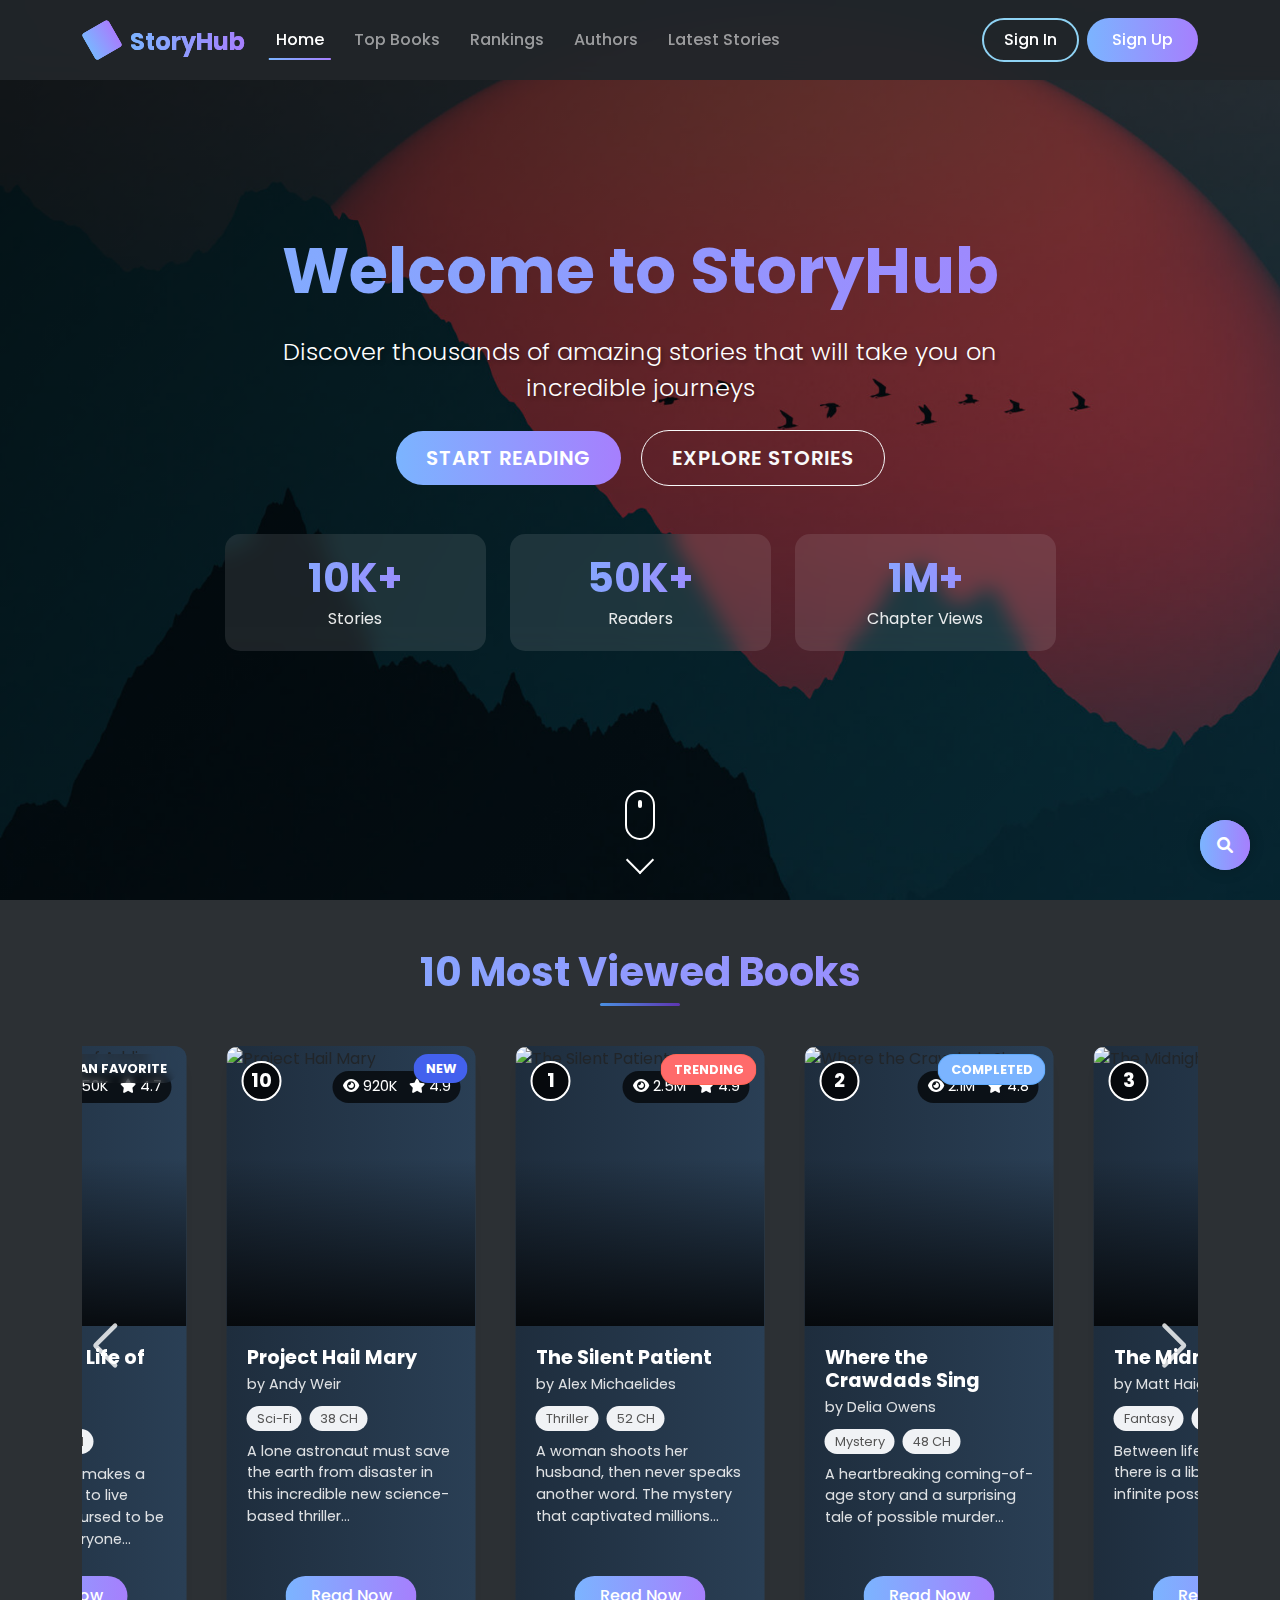
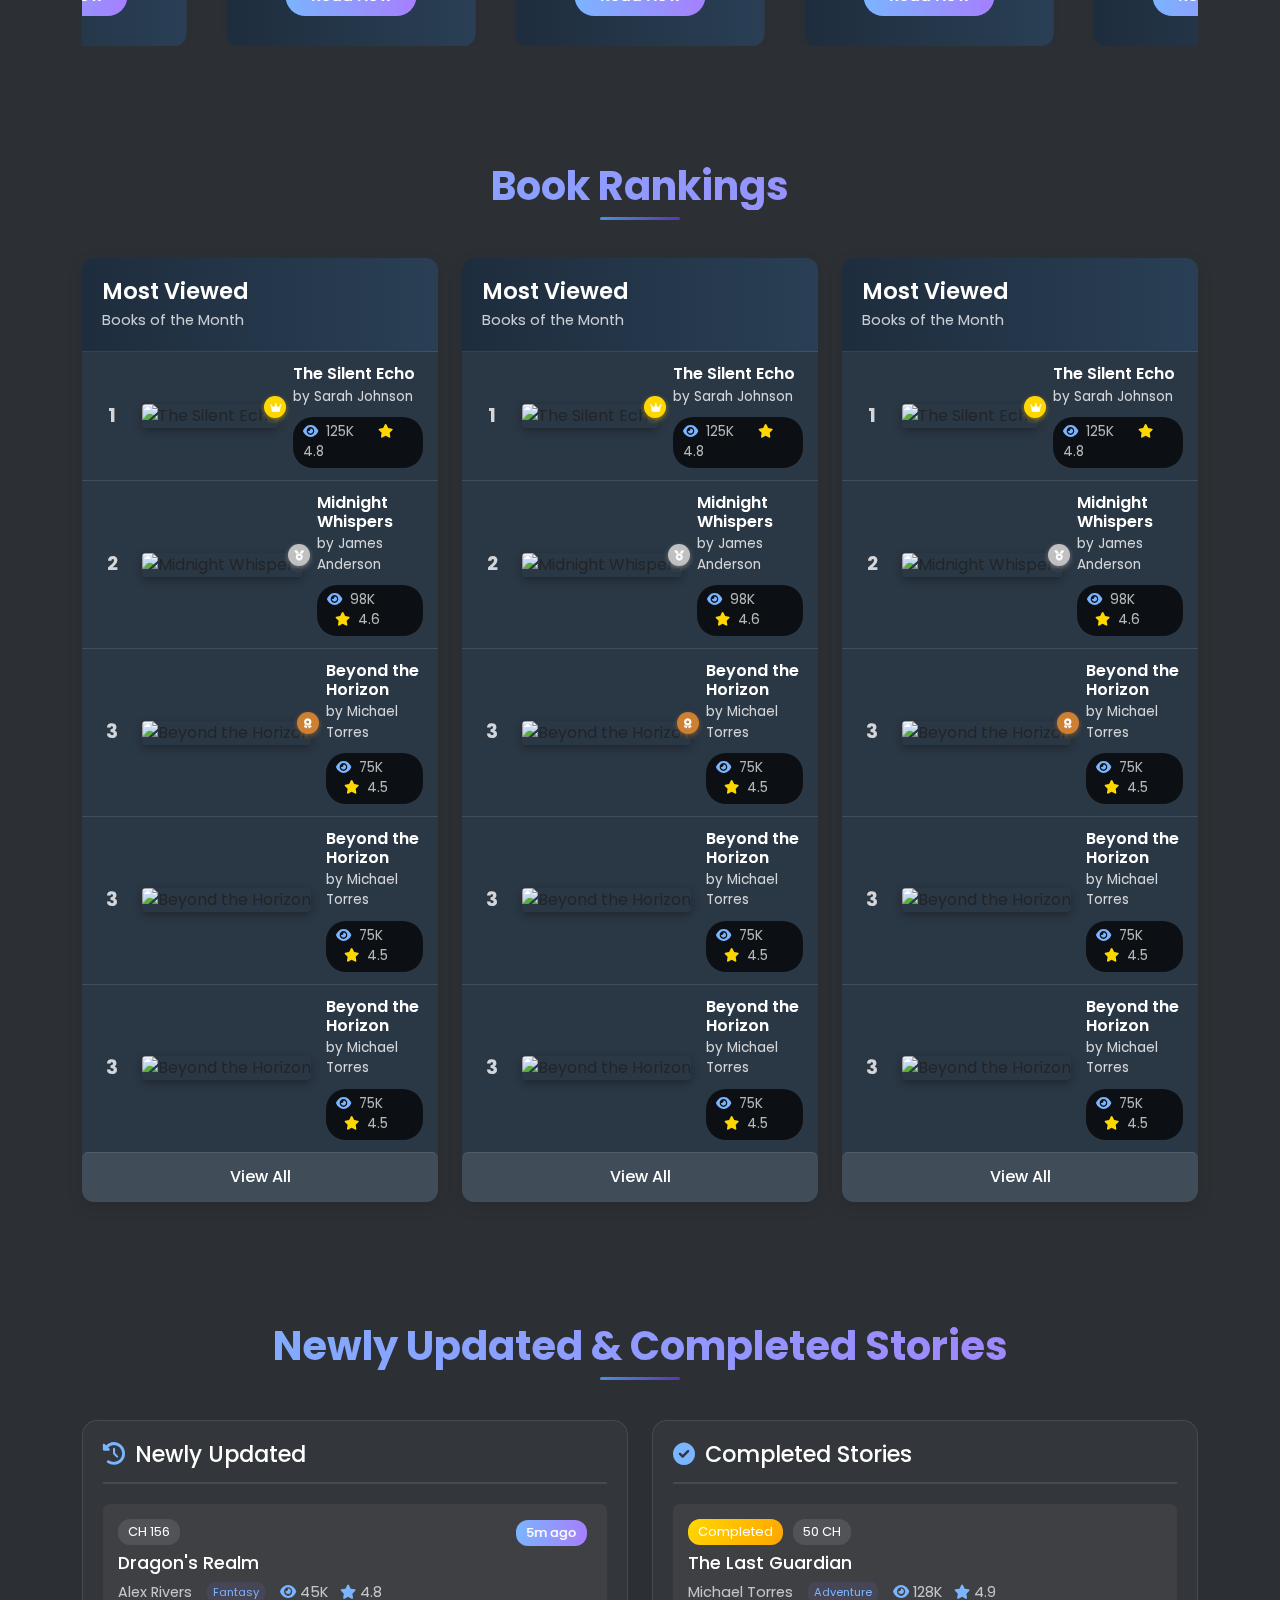
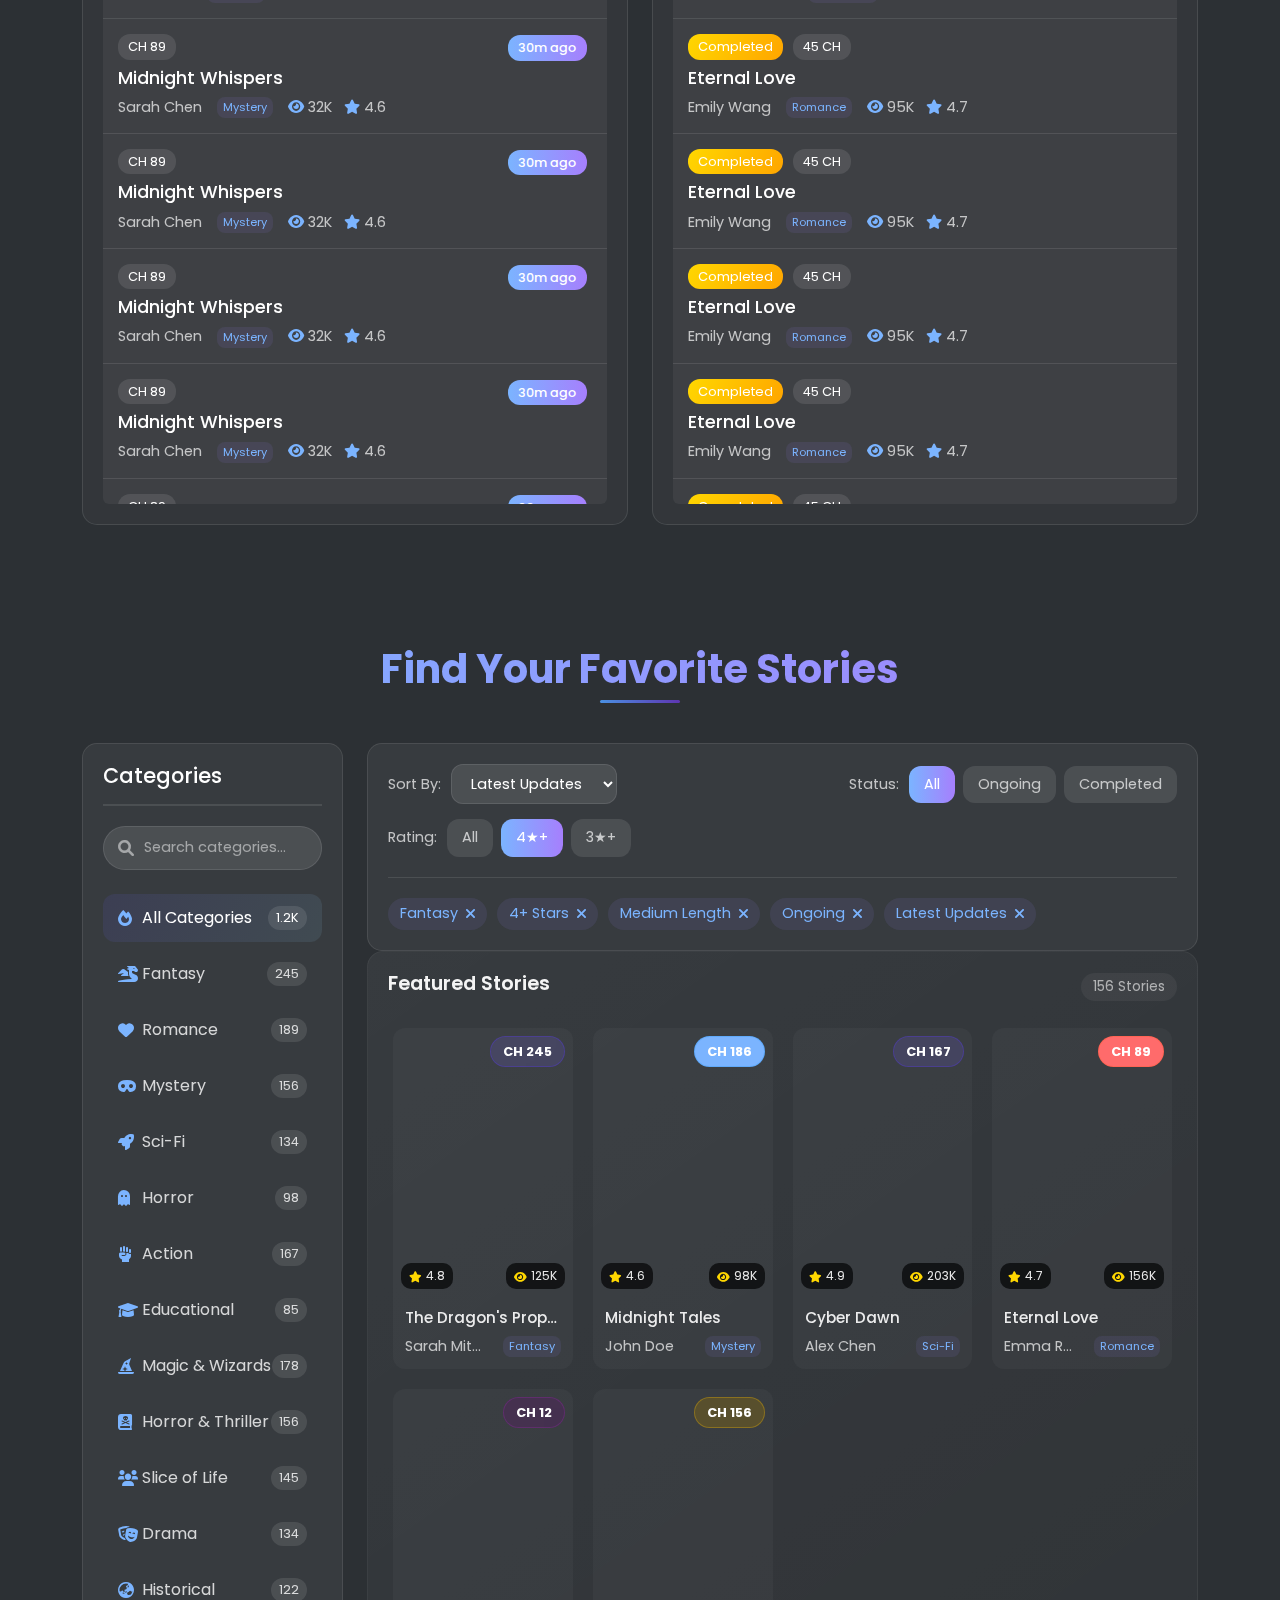
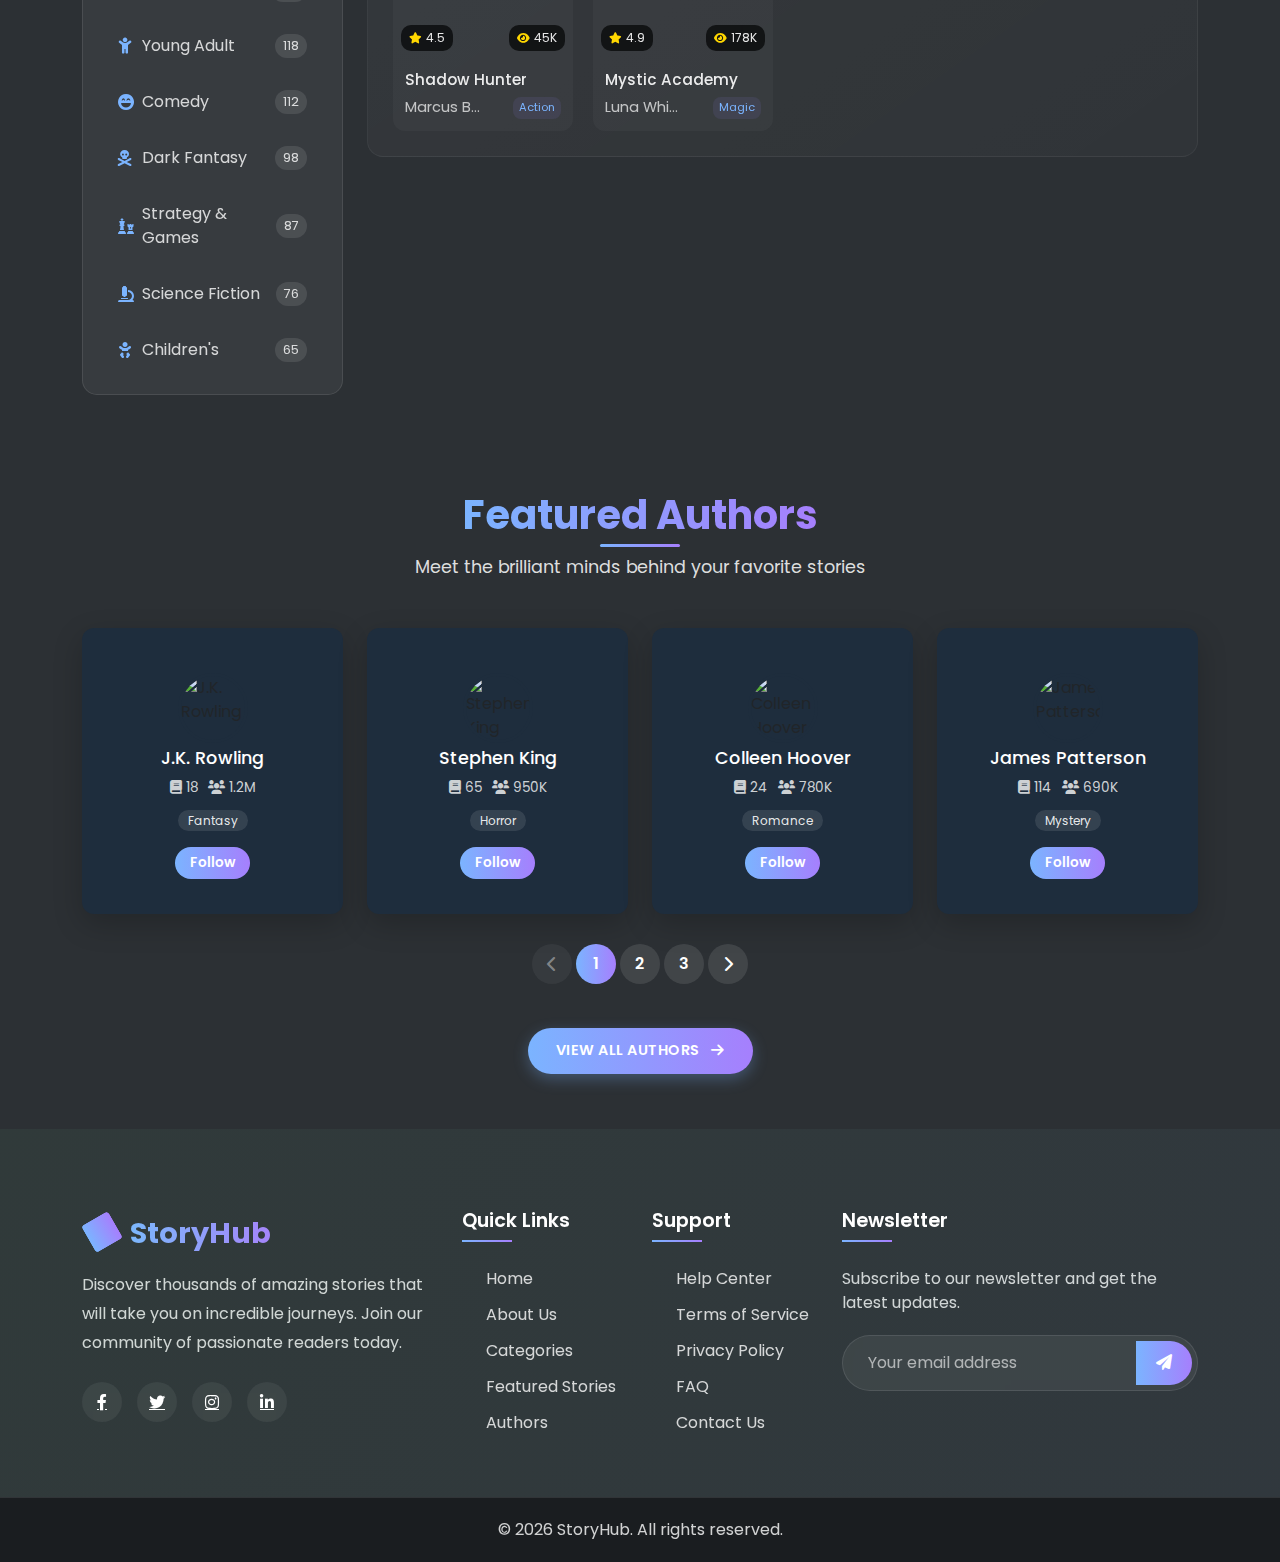
==== commit 5da4bcdf: "update css" ====
--- a/index.html
+++ b/index.html
@@ -58,11 +58,6 @@
 						</li>
 						<li class="nav-item">
 							<a class="nav-link" href="#latest-stories">Latest Stories</a>
-						</li>
-						<li class="nav-item">
-							<a class="nav-link" href="#" data-bs-toggle="modal" data-bs-target="#loginModal"
-								>Sign In</a
-							>
 						</li>
 					</ul>
 					<div class="nav-auth-buttons">
--- a/assets/css/style.css
+++ b/assets/css/style.css
@@ -39,7 +39,7 @@
 	margin-left: calc(-50vw + 50%);
 	margin-right: calc(-50vw + 50%);
 	position: relative;
-	background: url("/assets/images/background.jpg") center/cover;
+	background: url("../images/background.jpg") center/cover;
 	color: white;
 	display: flex;
 	align-items: center;
@@ -790,9 +790,6 @@
 	color: #fff;
 }
 
-.accordion-body {
-}
-
 /* Rankings Section Styles */
 .rankings-section {
 	padding: 80px 0;
@@ -813,7 +810,7 @@
 }
 
 .ranking-card {
-	background: #2a3f55; /* Dark blue background for the entire card */
+	background: rgba(42, 63, 85, 0.5); /* Dark blue background for the entire card */
 	border-radius: 12px;
 	box-shadow: 0 5px 15px rgba(0, 0, 0, 0.15);
 	overflow: hidden;
@@ -1540,7 +1537,7 @@
 
 .category-item:hover,
 .category-item.active {
-	background: linear-gradient(120deg, rgba(132, 250, 176, 0.1), rgba(143, 211, 244, 0.1));
+	background: linear-gradient(120deg, rgba(98, 87, 255, 0.1), rgba(143, 211, 244, 0.1)) !important;
 	color: #fff;
 }
 
@@ -1637,8 +1634,8 @@
 }
 
 .filter-tag {
-	background: rgba(132, 250, 176, 0.1);
-	color: #84fab0;
+	background: rgba(146, 132, 250, 0.1);
+	color: #7bb4ff;
 	padding: 5px 12px;
 	border-radius: 20px;
 	font-size: 0.9rem;
@@ -1840,7 +1837,7 @@
 
 .genre {
 	color: #7bb4ff;
-	background: rgba(132, 250, 176, 0.1);
+	background: rgba(146, 132, 250, 0.1);
 	padding: 2px 6px;
 	border-radius: 8px;
 	font-size: 0.7rem;
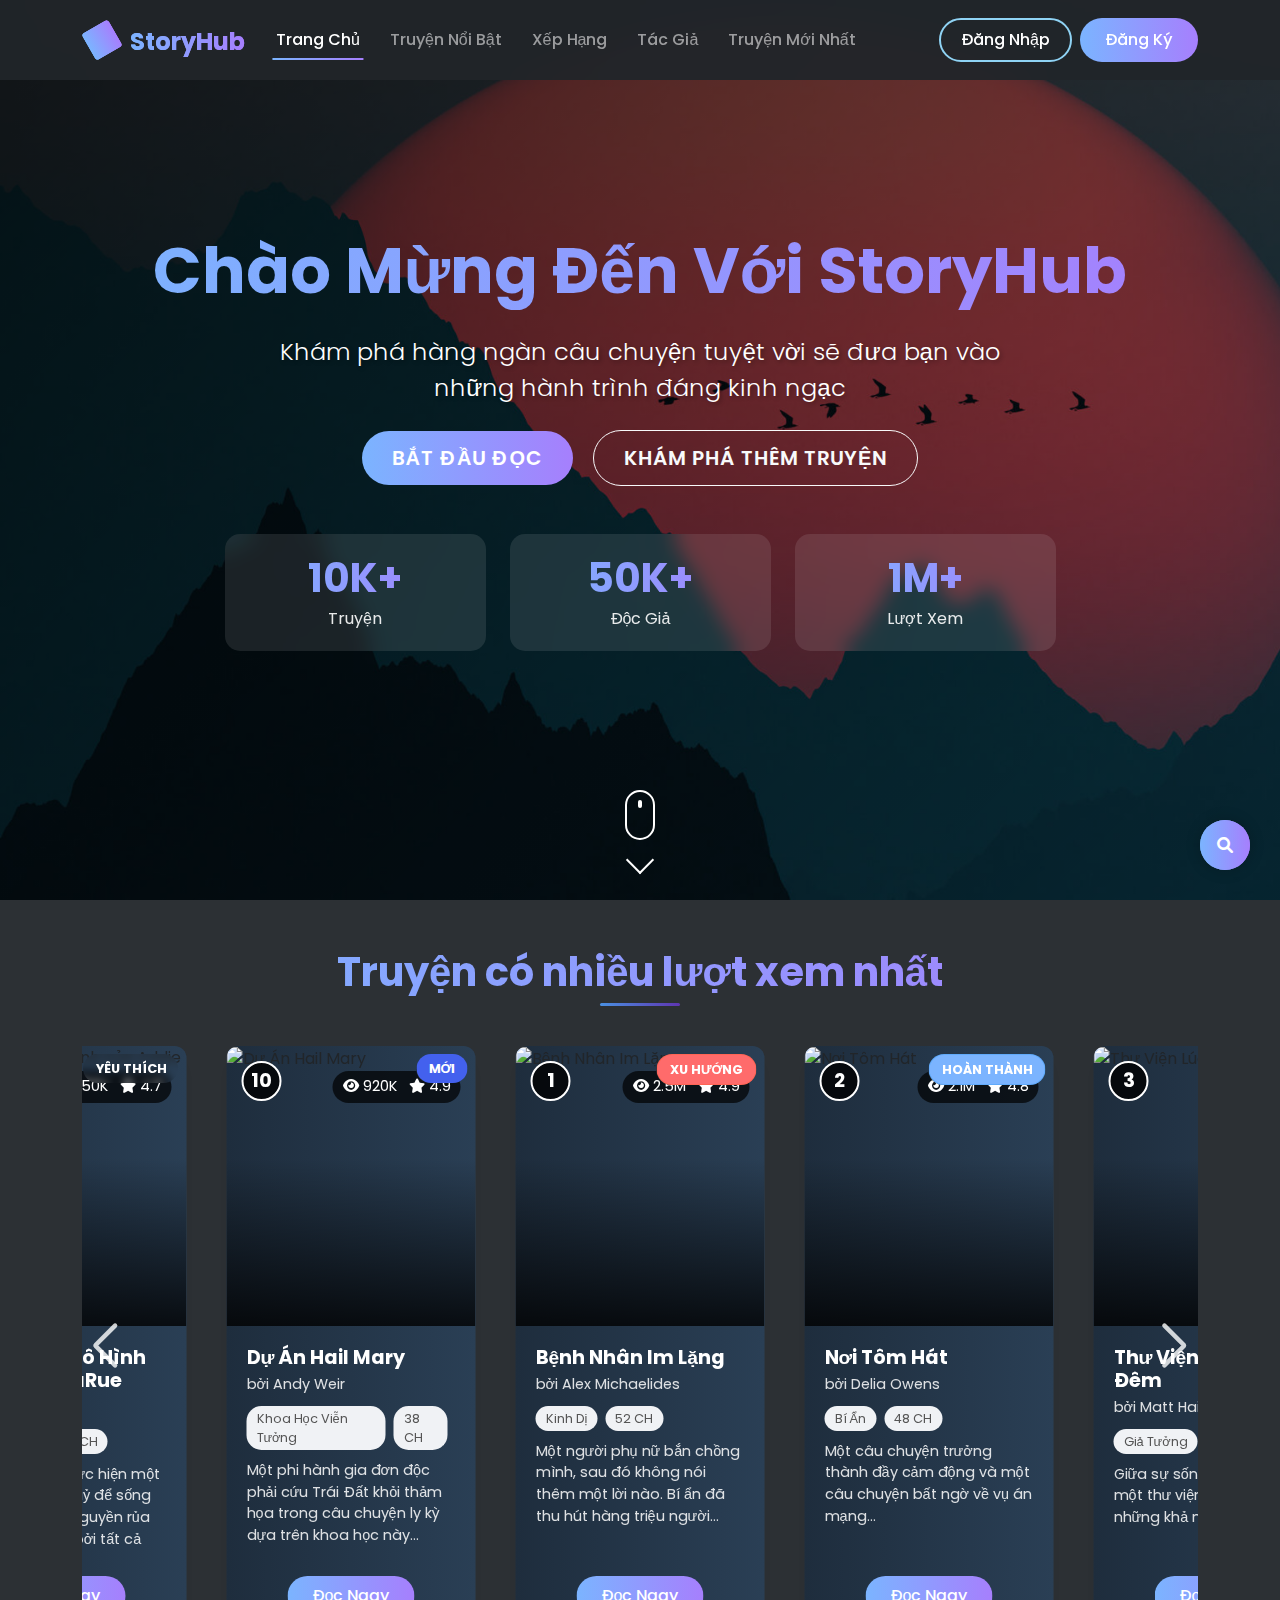
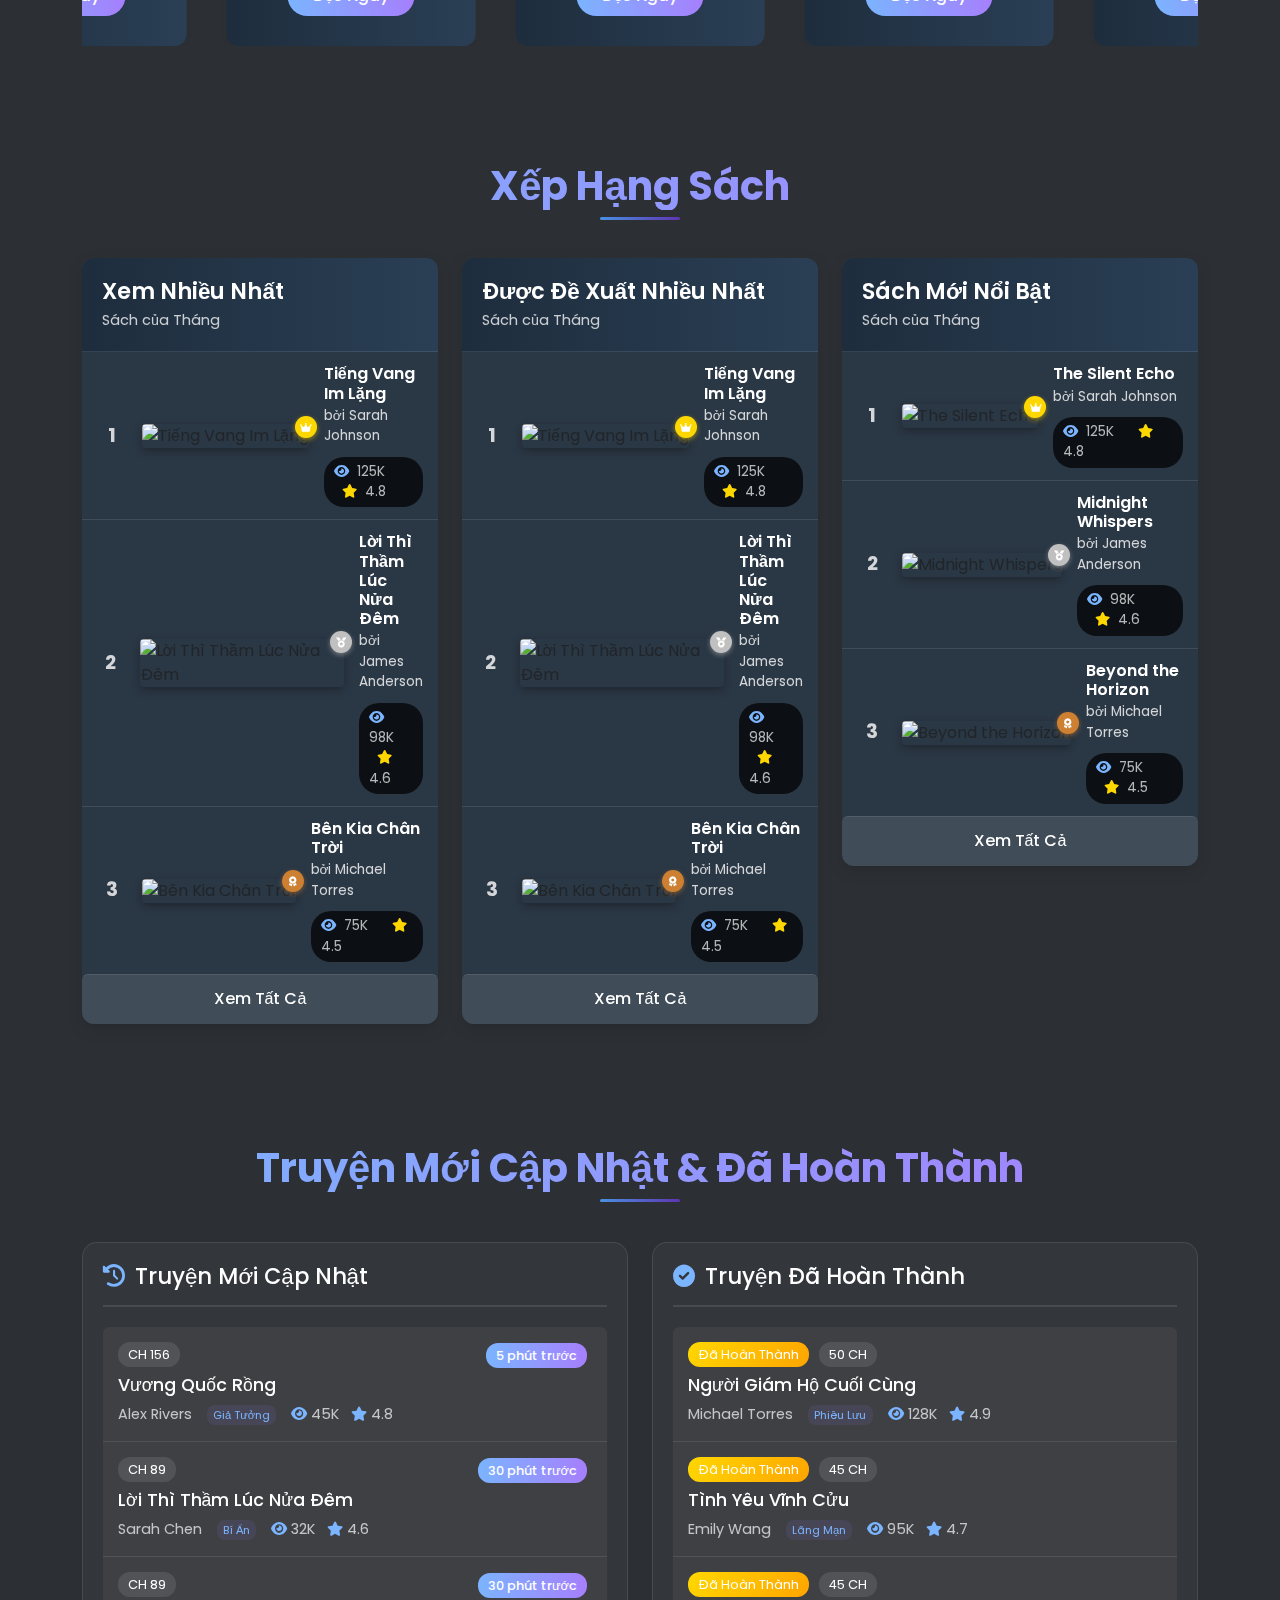
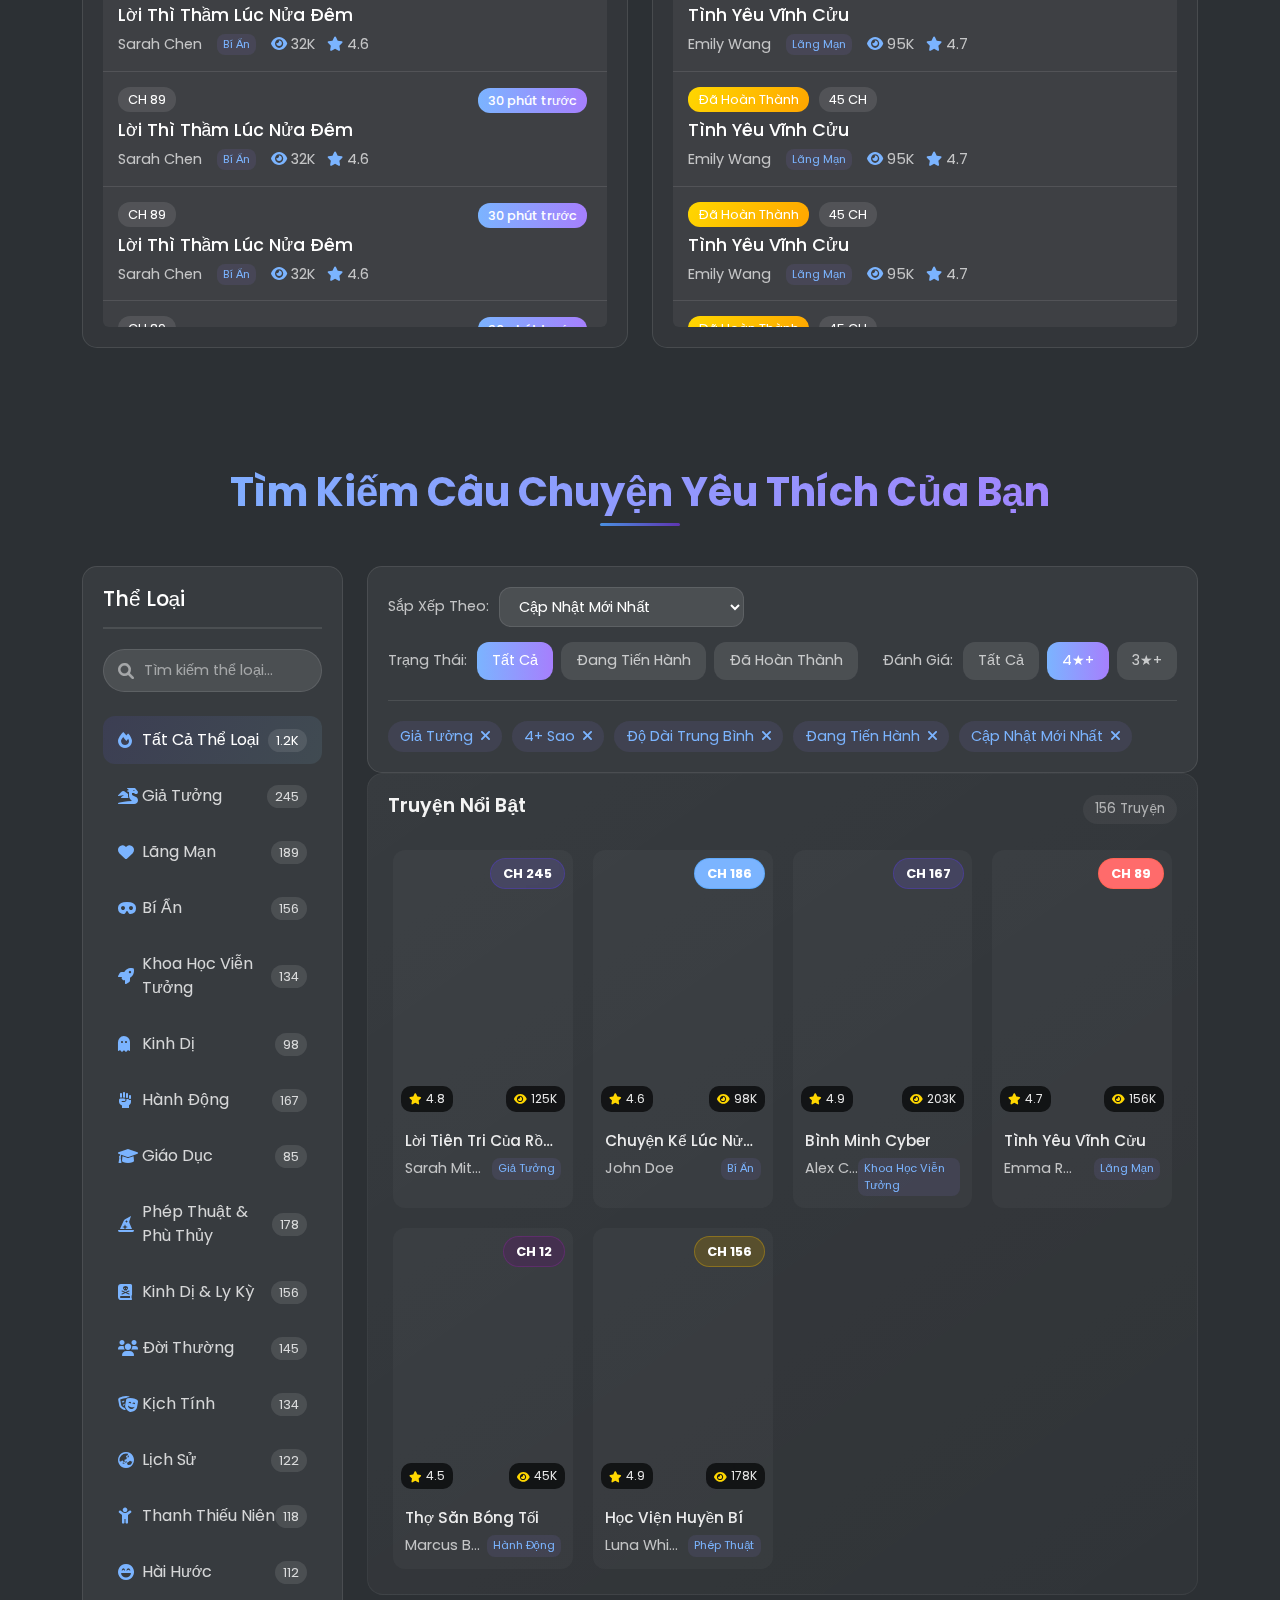
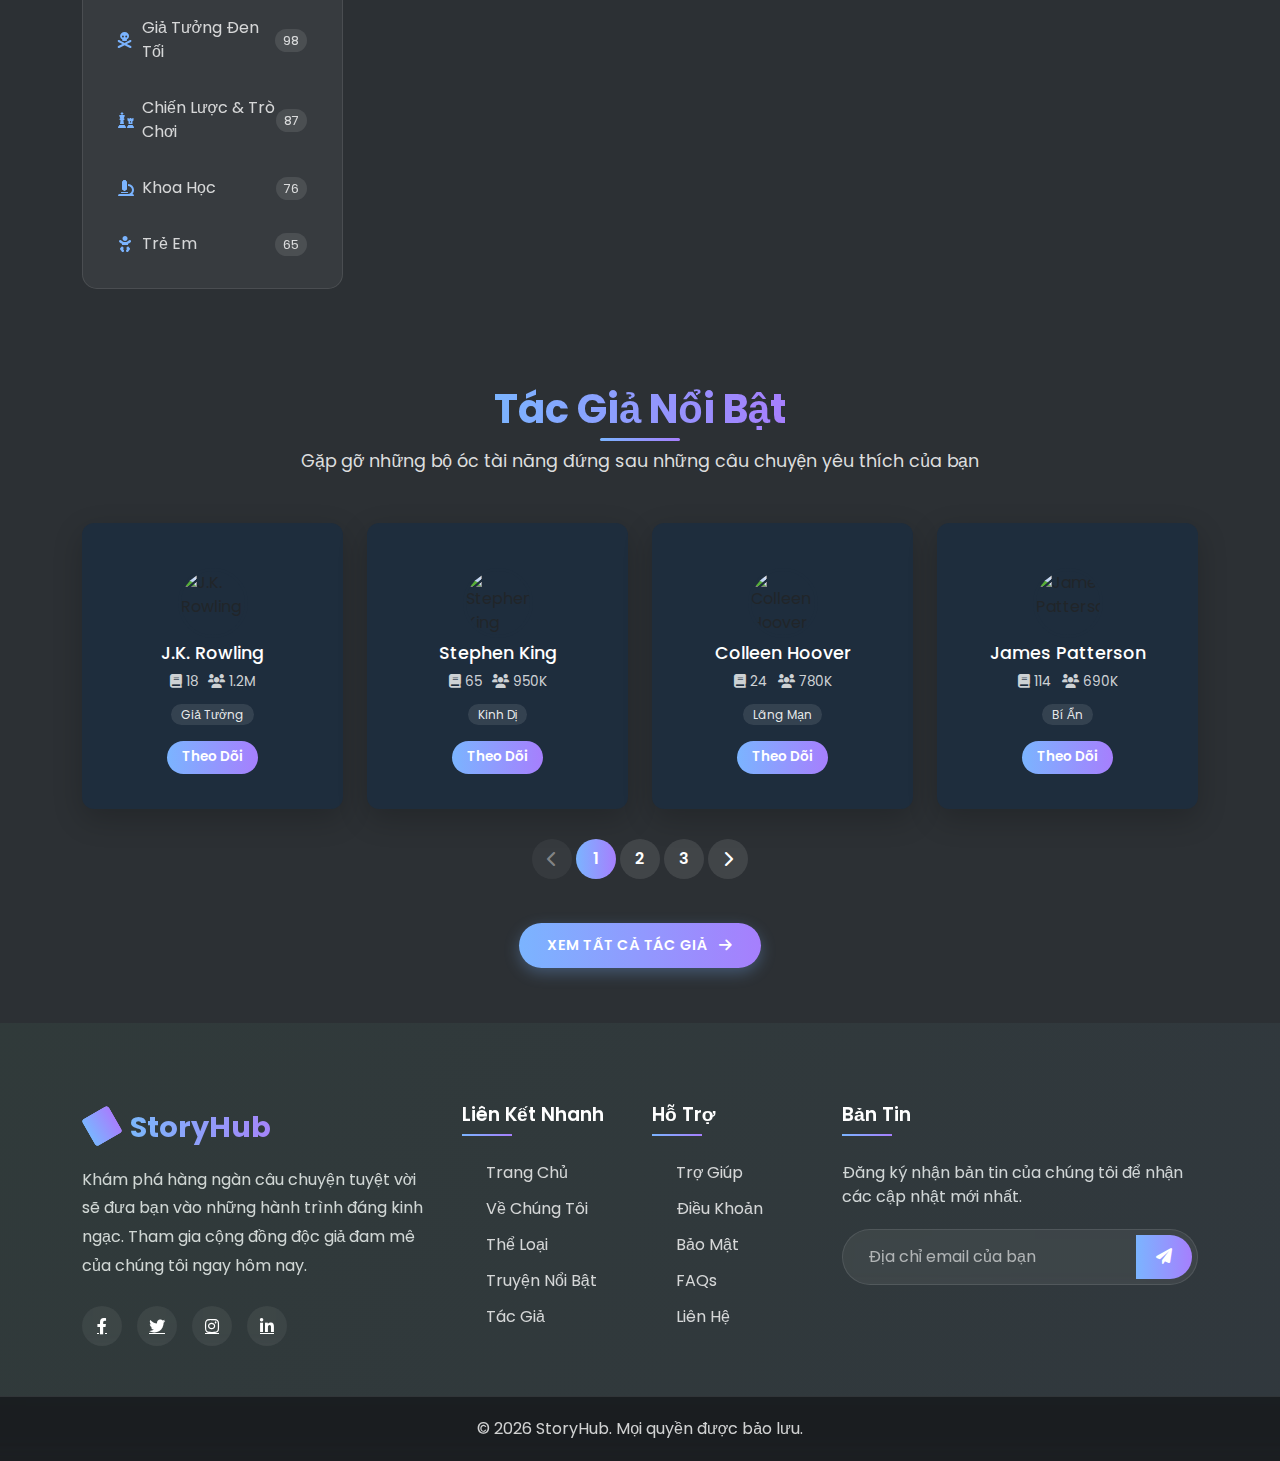
==== commit 2ac755a6: "translate" ====
--- a/index.html
+++ b/index.html
@@ -45,19 +45,19 @@
 				<div class="collapse navbar-collapse" id="navbarNav">
 					<ul class="navbar-nav me-auto">
 						<li class="nav-item">
-							<a class="nav-link active" href="#hero">Home</a>
+							<a class="nav-link active" href="#hero">Trang Chủ</a>
 						</li>
 						<li class="nav-item">
-							<a class="nav-link" href="#top-books">Top Books</a>
+							<a class="nav-link" href="#top-books">Truyện Nổi Bật</a>
 						</li>
 						<li class="nav-item">
-							<a class="nav-link" href="#rankings">Rankings</a>
+							<a class="nav-link" href="#rankings">Xếp Hạng</a>
 						</li>
 						<li class="nav-item">
-							<a class="nav-link" href="#authors">Authors</a>
+							<a class="nav-link" href="#authors">Tác Giả</a>
 						</li>
 						<li class="nav-item">
-							<a class="nav-link" href="#latest-stories">Latest Stories</a>
+							<a class="nav-link" href="#latest-stories">Truyện Mới Nhất</a>
 						</li>
 					</ul>
 					<div class="nav-auth-buttons">
@@ -66,10 +66,10 @@
 							data-bs-toggle="modal"
 							data-bs-target="#signinModal"
 						>
-							Sign In
+							Đăng Nhập
 						</button>
 						<button class="btn btn-signup" data-bs-toggle="modal" data-bs-target="#signupModal">
-							Sign Up
+							Đăng Ký
 						</button>
 					</div>
 				</div>
@@ -81,11 +81,11 @@
 			<div class="modal-dialog modal-dialog-centered">
 				<div class="modal-content">
 					<div class="modal-header border-0">
-						<h5 class="modal-title">Welcome Back!</h5>
+						<h5 class="modal-title">Chào Mừng Trở Lại!</h5>
 						<button type="button" class="btn-close" data-bs-dismiss="modal"></button>
 					</div>
 					<div class="modal-body">
-						<!-- Add your sign in form here -->
+						<!-- Thêm biểu mẫu đăng nhập của bạn tại đây -->
 					</div>
 				</div>
 			</div>
@@ -96,11 +96,11 @@
 			<div class="modal-dialog modal-dialog-centered">
 				<div class="modal-content">
 					<div class="modal-header border-0">
-						<h5 class="modal-title">Create Account</h5>
+						<h5 class="modal-title">Tạo Tài Khoản</h5>
 						<button type="button" class="btn-close" data-bs-dismiss="modal"></button>
 					</div>
 					<div class="modal-body">
-						<!-- Add your sign up form here -->
+						<!-- Thêm biểu mẫu đăng ký của bạn tại đây -->
 					</div>
 				</div>
 			</div>
@@ -112,16 +112,16 @@
 			<div class="container h-100 position-relative">
 				<div class="row h-100 align-items-center">
 					<div class="col-12 text-center hero-content">
-						<h1 class="display-3 fw-bold text-gradient mb-4">Welcome to StoryHub</h1>
+						<h1 class="display-3 fw-bold text-gradient mb-4">Chào Mừng Đến Với StoryHub</h1>
 						<p class="lead hero-subtitle mb-4">
-							Discover thousands of amazing stories that will take you on incredible journeys
+							Khám phá hàng ngàn câu chuyện tuyệt vời sẽ đưa bạn vào những hành trình đáng kinh ngạc
 						</p>
 						<div class="hero-buttons">
 							<a href="pages/stories.html" class="btn btn-primary btn-lg me-3 custom-btn"
-								>Start Reading</a
+								>Bắt Đầu Đọc</a
 							>
 							<a href="#featured" class="btn btn-outline-light btn-lg custom-btn"
-								>Explore Stories</a
+								>Khám Phá Thêm Truyện</a
 							>
 						</div>
 						<div class="hero-stats mt-5">
@@ -129,19 +129,19 @@
 								<div class="col-md-3 col-6 mb-3">
 									<div class="stat-item">
 										<h3 class="stat-number">10K+</h3>
-										<p class="stat-label">Stories</p>
+										<p class="stat-label">Truyện</p>
 									</div>
 								</div>
 								<div class="col-md-3 col-6 mb-3">
 									<div class="stat-item">
 										<h3 class="stat-number">50K+</h3>
-										<p class="stat-label">Readers</p>
+										<p class="stat-label">Độc Giả</p>
 									</div>
 								</div>
 								<div class="col-md-3 col-6 mb-3">
 									<div class="stat-item">
 										<h3 class="stat-number">1M+</h3>
-										<p class="stat-label">Chapter Views</p>
+										<p class="stat-label">Lượt Xem</p>
 									</div>
 								</div>
 							</div>
@@ -161,7 +161,7 @@
 		<section id="top-books" class="top-books-slider-section py-5" id="featured">
 			<div class="container">
 				<div class="section-header text-center mb-5">
-					<h2 class="section-title">10 Most Viewed Books</h2>
+					<h2 class="section-title">Truyện có nhiều lượt xem nhất</h2>
 				</div>
 
 				<div class="swiper top-books-swiper">
@@ -171,27 +171,27 @@
 							<div class="book-slide">
 								<div class="rank-indicator">1</div>
 								<div class="book-image">
-									<img src="https://picsum.photos/seed/book1/400/600" alt="The Silent Patient" />
+									<img src="https://picsum.photos/seed/book1/400/600" alt="Bệnh Nhân Im Lặng" />
 									<div class="book-overlay">
 										<div class="book-stats">
 											<span><i class="fas fa-eye"></i> 2.5M</span>
 											<span><i class="fas fa-star"></i> 4.9</span>
 										</div>
-										<div class="book-status hot">Trending</div>
+										<div class="book-status hot">Xu Hướng</div>
 									</div>
 								</div>
 								<div class="book-content">
-									<h3 class="book-title">The Silent Patient</h3>
-									<p class="book-author">by Alex Michaelides</p>
+									<h3 class="book-title">Bệnh Nhân Im Lặng</h3>
+									<p class="book-author">bởi Alex Michaelides</p>
 									<div class="book-tags">
-										<span class="book-genre">Thriller</span>
+										<span class="book-genre">Kinh Dị</span>
 										<span class="book-chapters">52 CH</span>
 									</div>
 									<p class="book-excerpt">
-										A woman shoots her husband, then never speaks another word. The mystery that
-										captivated millions...
+										Một người phụ nữ bắn chồng mình, sau đó không nói thêm một lời nào. Bí ẩn đã thu
+										hút hàng triệu người...
 									</p>
-									<a href="#" class="btn btn-read-more">Read Now</a>
+									<a href="#" class="btn btn-read-more">Đọc Ngay</a>
 								</div>
 							</div>
 						</div>
@@ -201,29 +201,27 @@
 							<div class="book-slide">
 								<div class="rank-indicator">2</div>
 								<div class="book-image">
-									<img
-										src="https://picsum.photos/seed/book2/400/600"
-										alt="Where the Crawdads Sing"
-									/>
+									<img src="https://picsum.photos/seed/book2/400/600" alt="Nơi Tôm Hát" />
 									<div class="book-overlay">
 										<div class="book-stats">
 											<span><i class="fas fa-eye"></i> 2.1M</span>
 											<span><i class="fas fa-star"></i> 4.8</span>
 										</div>
-										<div class="book-status completed">Completed</div>
+										<div class="book-status completed">Hoàn Thành</div>
 									</div>
 								</div>
 								<div class="book-content">
-									<h3 class="book-title">Where the Crawdads Sing</h3>
-									<p class="book-author">by Delia Owens</p>
+									<h3 class="book-title">Nơi Tôm Hát</h3>
+									<p class="book-author">bởi Delia Owens</p>
 									<div class="book-tags">
-										<span class="book-genre">Mystery</span>
+										<span class="book-genre">Bí Ẩn</span>
 										<span class="book-chapters">48 CH</span>
 									</div>
 									<p class="book-excerpt">
-										A heartbreaking coming-of-age story and a surprising tale of possible murder...
+										Một câu chuyện trưởng thành đầy cảm động và một câu chuyện bất ngờ về vụ án
+										mạng...
 									</p>
-									<a href="#" class="btn btn-read-more">Read Now</a>
+									<a href="#" class="btn btn-read-more">Đọc Ngay</a>
 								</div>
 							</div>
 						</div>
@@ -233,26 +231,26 @@
 							<div class="book-slide">
 								<div class="rank-indicator">3</div>
 								<div class="book-image">
-									<img src="https://picsum.photos/seed/book3/400/600" alt="The Midnight Library" />
+									<img src="https://picsum.photos/seed/book3/400/600" alt="Thư Viện Lúc Nửa Đêm" />
 									<div class="book-overlay">
 										<div class="book-stats">
 											<span><i class="fas fa-eye"></i> 1.8M</span>
 											<span><i class="fas fa-star"></i> 4.7</span>
 										</div>
-										<div class="book-status new-release">New</div>
+										<div class="book-status new-release">Mới</div>
 									</div>
 								</div>
 								<div class="book-content">
-									<h3 class="book-title">The Midnight Library</h3>
-									<p class="book-author">by Matt Haig</p>
+									<h3 class="book-title">Thư Viện Lúc Nửa Đêm</h3>
+									<p class="book-author">bởi Matt Haig</p>
 									<div class="book-tags">
-										<span class="book-genre">Fantasy</span>
+										<span class="book-genre">Giả Tưởng</span>
 										<span class="book-chapters">36 CH</span>
 									</div>
 									<p class="book-excerpt">
-										Between life and death there is a library filled with infinite possibilities...
+										Giữa sự sống và cái chết là một thư viện chứa đầy những khả năng vô hạn...
 									</p>
-									<a href="#" class="btn btn-read-more">Read Now</a>
+									<a href="#" class="btn btn-read-more">Đọc Ngay</a>
 								</div>
 							</div>
 						</div>
@@ -262,27 +260,27 @@
 							<div class="book-slide">
 								<div class="rank-indicator">4</div>
 								<div class="book-image">
-									<img src="https://picsum.photos/seed/book4/400/600" alt="The Vanishing Half" />
+									<img src="https://picsum.photos/seed/book4/400/600" alt="Nửa Biến Mất" />
 									<div class="book-overlay">
 										<div class="book-stats">
 											<span><i class="fas fa-eye"></i> 1.5M</span>
 											<span><i class="fas fa-star"></i> 4.6</span>
 										</div>
-										<div class="book-status">Bestseller</div>
+										<div class="book-status">Bán Chạy</div>
 									</div>
 								</div>
 								<div class="book-content">
-									<h3 class="book-title">The Vanishing Half</h3>
-									<p class="book-author">by Brit Bennett</p>
+									<h3 class="book-title">Nửa Biến Mất</h3>
+									<p class="book-author">bởi Brit Bennett</p>
 									<div class="book-tags">
-										<span class="book-genre">Drama</span>
+										<span class="book-genre">Kịch Tính</span>
 										<span class="book-chapters">42 CH</span>
 									</div>
 									<p class="book-excerpt">
-										The lives of twin sisters who choose to live in two very different worlds, one
-										black and one white...
+										Cuộc sống của hai chị em sinh đôi chọn sống trong hai thế giới rất khác nhau,
+										một đen và một trắng...
 									</p>
-									<a href="#" class="btn btn-read-more">Read Now</a>
+									<a href="#" class="btn btn-read-more">Đọc Ngay</a>
 								</div>
 							</div>
 						</div>
@@ -292,26 +290,27 @@
 							<div class="book-slide">
 								<div class="rank-indicator">5</div>
 								<div class="book-image">
-									<img src="https://picsum.photos/seed/book5/400/600" alt="Atomic Habits" />
+									<img src="https://picsum.photos/seed/book5/400/600" alt="Thói Quen Nguyên Tử" />
 									<div class="book-overlay">
 										<div class="book-stats">
 											<span><i class="fas fa-eye"></i> 1.4M</span>
 											<span><i class="fas fa-star"></i> 4.9</span>
 										</div>
-										<div class="book-status">Popular</div>
+										<div class="book-status">Phổ Biến</div>
 									</div>
 								</div>
 								<div class="book-content">
-									<h3 class="book-title">Atomic Habits</h3>
-									<p class="book-author">by James Clear</p>
+									<h3 class="book-title">Thói Quen Nguyên Tử</h3>
+									<p class="book-author">bởi James Clear</p>
 									<div class="book-tags">
-										<span class="book-genre">Self-help</span>
+										<span class="book-genre">Tự Lực</span>
 										<span class="book-chapters">32 CH</span>
 									</div>
 									<p class="book-excerpt">
-										Tiny changes, remarkable results. A proven framework for improving every day...
+										Thay đổi nhỏ, kết quả đáng kinh ngạc. Một khuôn khổ đã được chứng minh để cải
+										thiện mỗi ngày...
 									</p>
-									<a href="#" class="btn btn-read-more">Read Now</a>
+									<a href="#" class="btn btn-read-more">Đọc Ngay</a>
 								</div>
 							</div>
 						</div>
@@ -321,27 +320,27 @@
 							<div class="book-slide">
 								<div class="rank-indicator">6</div>
 								<div class="book-image">
-									<img src="https://picsum.photos/seed/book6/400/600" alt="Educated" />
+									<img src="https://picsum.photos/seed/book6/400/600" alt="Học Vấn" />
 									<div class="book-overlay">
 										<div class="book-stats">
 											<span><i class="fas fa-eye"></i> 1.3M</span>
 											<span><i class="fas fa-star"></i> 4.7</span>
 										</div>
-										<div class="book-status completed">Completed</div>
+										<div class="book-status completed">Hoàn Thành</div>
 									</div>
 								</div>
 								<div class="book-content">
-									<h3 class="book-title">Educated</h3>
-									<p class="book-author">by Tara Westover</p>
+									<h3 class="book-title">Học Vấn</h3>
+									<p class="book-author">bởi Tara Westover</p>
 									<div class="book-tags">
-										<span class="book-genre">Biography</span>
+										<span class="book-genre">Hồi Ký</span>
 										<span class="book-chapters">38 CH</span>
 									</div>
 									<p class="book-excerpt">
-										A memoir about a young girl who leaves her survivalist family and goes on to
-										earn a PhD...
+										Một cuốn hồi ký về một cô gái trẻ rời bỏ gia đình sinh tồn của mình và tiếp tục
+										đạt được bằng Tiến sĩ...
 									</p>
-									<a href="#" class="btn btn-read-more">Read Now</a>
+									<a href="#" class="btn btn-read-more">Đọc Ngay</a>
 								</div>
 							</div>
 						</div>
@@ -351,27 +350,27 @@
 							<div class="book-slide">
 								<div class="rank-indicator">7</div>
 								<div class="book-image">
-									<img src="https://picsum.photos/seed/book7/400/600" alt="Becoming" />
+									<img src="https://picsum.photos/seed/book7/400/600" alt="Hành Trình Trở Thành" />
 									<div class="book-overlay">
 										<div class="book-stats">
 											<span><i class="fas fa-eye"></i> 1.2M</span>
 											<span><i class="fas fa-star"></i> 4.8</span>
 										</div>
-										<div class="book-status">Award Winner</div>
+										<div class="book-status">Đoạt Giải</div>
 									</div>
 								</div>
 								<div class="book-content">
-									<h3 class="book-title">Becoming</h3>
-									<p class="book-author">by Michelle Obama</p>
+									<h3 class="book-title">Hành Trình Trở Thành</h3>
+									<p class="book-author">bởi Michelle Obama</p>
 									<div class="book-tags">
-										<span class="book-genre">Biography</span>
+										<span class="book-genre">Tiểu Sử</span>
 										<span class="book-chapters">44 CH</span>
 									</div>
 									<p class="book-excerpt">
-										An intimate, powerful, and inspiring memoir by the former First Lady of the
-										United States...
+										Một cuốn hồi ký gần gũi, mạnh mẽ và đầy cảm hứng của cựu Đệ Nhất Phu Nhân Hoa
+										Kỳ...
 									</p>
-									<a href="#" class="btn btn-read-more">Read Now</a>
+									<a href="#" class="btn btn-read-more">Đọc Ngay</a>
 								</div>
 							</div>
 						</div>
@@ -381,26 +380,27 @@
 							<div class="book-slide">
 								<div class="rank-indicator">8</div>
 								<div class="book-image">
-									<img src="https://picsum.photos/seed/book8/400/600" alt="The Four Winds" />
+									<img src="https://picsum.photos/seed/book8/400/600" alt="Bốn Cơn Gió" />
 									<div class="book-overlay">
 										<div class="book-stats">
 											<span><i class="fas fa-eye"></i> 1.1M</span>
 											<span><i class="fas fa-star"></i> 4.5</span>
 										</div>
-										<div class="book-status">Bestseller</div>
+										<div class="book-status">Bán Chạy</div>
 									</div>
 								</div>
 								<div class="book-content">
-									<h3 class="book-title">The Four Winds</h3>
-									<p class="book-author">by Kristin Hannah</p>
+									<h3 class="book-title">Bốn Cơn Gió</h3>
+									<p class="book-author">bởi Kristin Hannah</p>
 									<div class="book-tags">
-										<span class="book-genre">Historical</span>
+										<span class="book-genre">Lịch Sử</span>
 										<span class="book-chapters">42 CH</span>
 									</div>
 									<p class="book-excerpt">
-										An epic novel of love, heroism, and hope set during the Great Depression...
+										Một tiểu thuyết sử thi về tình yêu, sự anh hùng và hy vọng trong thời kỳ Đại Suy
+										Thoái...
 									</p>
-									<a href="#" class="btn btn-read-more">Read Now</a>
+									<a href="#" class="btn btn-read-more">Đọc Ngay</a>
 								</div>
 							</div>
 						</div>
@@ -412,28 +412,28 @@
 								<div class="book-image">
 									<img
 										src="https://picsum.photos/seed/book9/400/600"
-										alt="The Invisible Life of Addie LaRue"
+										alt="Cuộc Sống Vô Hình của Addie LaRue"
 									/>
 									<div class="book-overlay">
 										<div class="book-stats">
 											<span><i class="fas fa-eye"></i> 950K</span>
 											<span><i class="fas fa-star"></i> 4.7</span>
 										</div>
-										<div class="book-status">Fan Favorite</div>
+										<div class="book-status">Yêu Thích</div>
 									</div>
 								</div>
 								<div class="book-content">
-									<h3 class="book-title">The Invisible Life of Addie LaRue</h3>
-									<p class="book-author">by V.E. Schwab</p>
+									<h3 class="book-title">Cuộc Sống Vô Hình của Addie LaRue</h3>
+									<p class="book-author">bởi V.E. Schwab</p>
 									<div class="book-tags">
-										<span class="book-genre">Fantasy</span>
+										<span class="book-genre">Giả Tưởng</span>
 										<span class="book-chapters">46 CH</span>
 									</div>
 									<p class="book-excerpt">
-										A young woman makes a Faustian bargain to live forever—and is cursed to be
-										forgotten by everyone...
+										Một cô gái trẻ thực hiện một thỏa thuận với quỷ để sống mãi mãi—và bị nguyền rủa
+										để bị lãng quên bởi tất cả mọi người...
 									</p>
-									<a href="#" class="btn btn-read-more">Read Now</a>
+									<a href="#" class="btn btn-read-more">Đọc Ngay</a>
 								</div>
 							</div>
 						</div>
@@ -443,27 +443,27 @@
 							<div class="book-slide">
 								<div class="rank-indicator">10</div>
 								<div class="book-image">
-									<img src="https://picsum.photos/seed/book10/400/600" alt="Project Hail Mary" />
+									<img src="https://picsum.photos/seed/book10/400/600" alt="Dự Án Hail Mary" />
 									<div class="book-overlay">
 										<div class="book-stats">
 											<span><i class="fas fa-eye"></i> 920K</span>
 											<span><i class="fas fa-star"></i> 4.9</span>
 										</div>
-										<div class="book-status new-release">New</div>
+										<div class="book-status new-release">Mới</div>
 									</div>
 								</div>
 								<div class="book-content">
-									<h3 class="book-title">Project Hail Mary</h3>
-									<p class="book-author">by Andy Weir</p>
+									<h3 class="book-title">Dự Án Hail Mary</h3>
+									<p class="book-author">bởi Andy Weir</p>
 									<div class="book-tags">
-										<span class="book-genre">Sci-Fi</span>
+										<span class="book-genre">Khoa Học Viễn Tưởng</span>
 										<span class="book-chapters">38 CH</span>
 									</div>
 									<p class="book-excerpt">
-										A lone astronaut must save the earth from disaster in this incredible new
-										science-based thriller...
+										Một phi hành gia đơn độc phải cứu Trái Đất khỏi thảm họa trong câu chuyện ly kỳ
+										dựa trên khoa học này...
 									</p>
-									<a href="#" class="btn btn-read-more">Read Now</a>
+									<a href="#" class="btn btn-read-more">Đọc Ngay</a>
 								</div>
 							</div>
 						</div>
@@ -481,15 +481,159 @@
 			<!-- Book Rankings Section -->
 			<section id="rankings" class="rankings-section py-5">
 				<div class="container">
-					<h2 class="section-title text-center mb-5">Book Rankings</h2>
+					<h2 class="section-title text-center mb-5">Xếp Hạng Sách</h2>
 
 					<div class="row">
-						<!-- Most Viewed Books -->
+						<!-- Sách Được Xem Nhiều Nhất -->
 						<div class="col-lg-4 col-md-6 mb-4">
 							<div class="ranking-card">
 								<div class="ranking-header">
-									<h3 class="ranking-title">Most Viewed</h3>
-									<p class="ranking-subtitle">Books of the Month</p>
+									<h3 class="ranking-title">Xem Nhiều Nhất</h3>
+									<p class="ranking-subtitle">Sách của Tháng</p>
+								</div>
+								<div class="ranking-body">
+									<ul class="ranking-list">
+										<li class="ranking-item">
+											<span class="ranking-number">1</span>
+											<div class="book-avatar">
+												<img
+													src="https://picsum.photos/seed/book1/50/75"
+													alt="Tiếng Vang Im Lặng"
+												/>
+												<span class="rank-badge rank-badge-1">
+													<i class="fas fa-crown"></i>
+												</span>
+											</div>
+											<div class="ranking-content">
+												<h4 class="book-title">Tiếng Vang Im Lặng</h4>
+												<p class="book-author">bởi Sarah Johnson</p>
+												<div class="book-stats">
+													<span><i class="fas fa-eye"></i> 125K</span>
+													<span><i class="fas fa-star"></i> 4.8</span>
+												</div>
+											</div>
+										</li>
+										<li class="ranking-item">
+											<span class="ranking-number">2</span>
+											<div class="book-avatar">
+												<img
+													src="https://picsum.photos/seed/book2/50/75"
+													alt="Lời Thì Thầm Lúc Nửa Đêm"
+												/>
+												<span class="rank-badge rank-badge-2">
+													<i class="fas fa-medal"></i>
+												</span>
+											</div>
+											<div class="ranking-content">
+												<h4 class="book-title">Lời Thì Thầm Lúc Nửa Đêm</h4>
+												<p class="book-author">bởi James Anderson</p>
+												<div class="book-stats">
+													<span><i class="fas fa-eye"></i> 98K</span>
+													<span><i class="fas fa-star"></i> 4.6</span>
+												</div>
+											</div>
+										</li>
+										<li class="ranking-item">
+											<span class="ranking-number">3</span>
+											<div class="book-avatar">
+												<img src="https://picsum.photos/seed/book3/50/75" alt="Bên Kia Chân Trời" />
+												<span class="rank-badge rank-badge-3">
+													<i class="fas fa-award"></i>
+												</span>
+											</div>
+											<div class="ranking-content">
+												<h4 class="book-title">Bên Kia Chân Trời</h4>
+												<p class="book-author">bởi Michael Torres</p>
+												<div class="book-stats">
+													<span><i class="fas fa-eye"></i> 75K</span>
+													<span><i class="fas fa-star"></i> 4.5</span>
+												</div>
+											</div>
+										</li>
+									</ul>
+								</div>
+								<a href="#" class="btn btn-view-all">Xem Tất Cả</a>
+							</div>
+						</div>
+
+						<!-- Sách Được Đề Xuất Nhiều Nhất -->
+						<div class="col-lg-4 col-md-6 mb-4">
+							<div class="ranking-card">
+								<div class="ranking-header">
+									<h3 class="ranking-title">Được Đề Xuất Nhiều Nhất</h3>
+									<p class="ranking-subtitle">Sách của Tháng</p>
+								</div>
+								<div class="ranking-body">
+									<ul class="ranking-list">
+										<li class="ranking-item">
+											<span class="ranking-number">1</span>
+											<div class="book-avatar">
+												<img
+													src="https://picsum.photos/seed/book1/50/75"
+													alt="Tiếng Vang Im Lặng"
+												/>
+												<span class="rank-badge rank-badge-1">
+													<i class="fas fa-crown"></i>
+												</span>
+											</div>
+											<div class="ranking-content">
+												<h4 class="book-title">Tiếng Vang Im Lặng</h4>
+												<p class="book-author">bởi Sarah Johnson</p>
+												<div class="book-stats">
+													<span><i class="fas fa-eye"></i> 125K</span>
+													<span><i class="fas fa-star"></i> 4.8</span>
+												</div>
+											</div>
+										</li>
+										<li class="ranking-item">
+											<span class="ranking-number">2</span>
+											<div class="book-avatar">
+												<img
+													src="https://picsum.photos/seed/book2/50/75"
+													alt="Lời Thì Thầm Lúc Nửa Đêm"
+												/>
+												<span class="rank-badge rank-badge-2">
+													<i class="fas fa-medal"></i>
+												</span>
+											</div>
+											<div class="ranking-content">
+												<h4 class="book-title">Lời Thì Thầm Lúc Nửa Đêm</h4>
+												<p class="book-author">bởi James Anderson</p>
+												<div class="book-stats">
+													<span><i class="fas fa-eye"></i> 98K</span>
+													<span><i class="fas fa-star"></i> 4.6</span>
+												</div>
+											</div>
+										</li>
+										<li class="ranking-item">
+											<span class="ranking-number">3</span>
+											<div class="book-avatar">
+												<img src="https://picsum.photos/seed/book3/50/75" alt="Bên Kia Chân Trời" />
+												<span class="rank-badge rank-badge-3">
+													<i class="fas fa-award"></i>
+												</span>
+											</div>
+											<div class="ranking-content">
+												<h4 class="book-title">Bên Kia Chân Trời</h4>
+												<p class="book-author">bởi Michael Torres</p>
+												<div class="book-stats">
+													<span><i class="fas fa-eye"></i> 75K</span>
+													<span><i class="fas fa-star"></i> 4.5</span>
+												</div>
+											</div>
+										</li>
+									</ul>
+								</div>
+								<a href="#" class="btn btn-view-all">Xem Tất Cả</a>
+							</div>
+						</div>
+
+						<!-- Sách Mới Nổi Bật -->
+						<div class="col-lg-4 col-md-6 mb-4">
+							<div class="ranking-card">
+								<div class="ranking-header">
+									<h3 class="ranking-title">Sách Mới Nổi Bật</h3>
+									<p class="ranking-subtitle">Sách của Tháng</p>
 								</div>
 								<div class="ranking-body">
 									<ul class="ranking-list">
@@ -503,7 +647,7 @@
 											</div>
 											<div class="ranking-content">
 												<h4 class="book-title">The Silent Echo</h4>
-												<p class="book-author">by Sarah Johnson</p>
+												<p class="book-author">bởi Sarah Johnson</p>
 												<div class="book-stats">
 													<span><i class="fas fa-eye"></i> 125K</span>
 													<span><i class="fas fa-star"></i> 4.8</span>
@@ -520,7 +664,7 @@
 											</div>
 											<div class="ranking-content">
 												<h4 class="book-title">Midnight Whispers</h4>
-												<p class="book-author">by James Anderson</p>
+												<p class="book-author">bởi James Anderson</p>
 												<div class="book-stats">
 													<span><i class="fas fa-eye"></i> 98K</span>
 													<span><i class="fas fa-star"></i> 4.6</span>
@@ -540,259 +684,16 @@
 											</div>
 											<div class="ranking-content">
 												<h4 class="book-title">Beyond the Horizon</h4>
-												<p class="book-author">by Michael Torres</p>
+												<p class="book-author">bởi Michael Torres</p>
 												<div class="book-stats">
 													<span><i class="fas fa-eye"></i> 75K</span>
 													<span><i class="fas fa-star"></i> 4.5</span>
 												</div>
 											</div>
 										</li>
-										<li class="ranking-item">
-											<span class="ranking-number">3</span>
-											<div class="book-avatar">
-												<img
-													src="https://picsum.photos/seed/book3/50/75"
-													alt="Beyond the Horizon"
-												/>
-											</div>
-											<div class="ranking-content">
-												<h4 class="book-title">Beyond the Horizon</h4>
-												<p class="book-author">by Michael Torres</p>
-												<div class="book-stats">
-													<span><i class="fas fa-eye"></i> 75K</span>
-													<span><i class="fas fa-star"></i> 4.5</span>
-												</div>
-											</div>
-										</li>
-										<li class="ranking-item">
-											<span class="ranking-number">3</span>
-											<div class="book-avatar">
-												<img
-													src="https://picsum.photos/seed/book3/50/75"
-													alt="Beyond the Horizon"
-												/>
-											</div>
-											<div class="ranking-content">
-												<h4 class="book-title">Beyond the Horizon</h4>
-												<p class="book-author">by Michael Torres</p>
-												<div class="book-stats">
-													<span><i class="fas fa-eye"></i> 75K</span>
-													<span><i class="fas fa-star"></i> 4.5</span>
-												</div>
-											</div>
-										</li>
-										<!-- Repeat for other items -->
 									</ul>
 								</div>
-								<a href="#" class="btn btn-view-all">View All</a>
-							</div>
-						</div>
-
-						<!-- Most Recommended Books -->
-						<div class="col-lg-4 col-md-6 mb-4">
-							<div class="ranking-card">
-								<div class="ranking-header">
-									<h3 class="ranking-title">Most Viewed</h3>
-									<p class="ranking-subtitle">Books of the Month</p>
-								</div>
-								<div class="ranking-body">
-									<ul class="ranking-list">
-										<li class="ranking-item">
-											<span class="ranking-number">1</span>
-											<div class="book-avatar">
-												<img src="https://picsum.photos/seed/book1/50/75" alt="The Silent Echo" />
-												<span class="rank-badge rank-badge-1">
-													<i class="fas fa-crown"></i>
-												</span>
-											</div>
-											<div class="ranking-content">
-												<h4 class="book-title">The Silent Echo</h4>
-												<p class="book-author">by Sarah Johnson</p>
-												<div class="book-stats">
-													<span><i class="fas fa-eye"></i> 125K</span>
-													<span><i class="fas fa-star"></i> 4.8</span>
-												</div>
-											</div>
-										</li>
-										<li class="ranking-item">
-											<span class="ranking-number">2</span>
-											<div class="book-avatar">
-												<img src="https://picsum.photos/seed/book2/50/75" alt="Midnight Whispers" />
-												<span class="rank-badge rank-badge-2">
-													<i class="fas fa-medal"></i>
-												</span>
-											</div>
-											<div class="ranking-content">
-												<h4 class="book-title">Midnight Whispers</h4>
-												<p class="book-author">by James Anderson</p>
-												<div class="book-stats">
-													<span><i class="fas fa-eye"></i> 98K</span>
-													<span><i class="fas fa-star"></i> 4.6</span>
-												</div>
-											</div>
-										</li>
-										<li class="ranking-item">
-											<span class="ranking-number">3</span>
-											<div class="book-avatar">
-												<img
-													src="https://picsum.photos/seed/book3/50/75"
-													alt="Beyond the Horizon"
-												/>
-												<span class="rank-badge rank-badge-3">
-													<i class="fas fa-award"></i>
-												</span>
-											</div>
-											<div class="ranking-content">
-												<h4 class="book-title">Beyond the Horizon</h4>
-												<p class="book-author">by Michael Torres</p>
-												<div class="book-stats">
-													<span><i class="fas fa-eye"></i> 75K</span>
-													<span><i class="fas fa-star"></i> 4.5</span>
-												</div>
-											</div>
-										</li>
-										<li class="ranking-item">
-											<span class="ranking-number">3</span>
-											<div class="book-avatar">
-												<img
-													src="https://picsum.photos/seed/book3/50/75"
-													alt="Beyond the Horizon"
-												/>
-											</div>
-											<div class="ranking-content">
-												<h4 class="book-title">Beyond the Horizon</h4>
-												<p class="book-author">by Michael Torres</p>
-												<div class="book-stats">
-													<span><i class="fas fa-eye"></i> 75K</span>
-													<span><i class="fas fa-star"></i> 4.5</span>
-												</div>
-											</div>
-										</li>
-										<li class="ranking-item">
-											<span class="ranking-number">3</span>
-											<div class="book-avatar">
-												<img
-													src="https://picsum.photos/seed/book3/50/75"
-													alt="Beyond the Horizon"
-												/>
-											</div>
-											<div class="ranking-content">
-												<h4 class="book-title">Beyond the Horizon</h4>
-												<p class="book-author">by Michael Torres</p>
-												<div class="book-stats">
-													<span><i class="fas fa-eye"></i> 75K</span>
-													<span><i class="fas fa-star"></i> 4.5</span>
-												</div>
-											</div>
-										</li>
-										<!-- Repeat for other items -->
-									</ul>
-								</div>
-								<a href="#" class="btn btn-view-all">View All</a>
-							</div>
-						</div>
-
-						<!-- Featured New Books -->
-						<div class="col-lg-4 col-md-6 mb-4">
-							<div class="ranking-card">
-								<div class="ranking-header">
-									<h3 class="ranking-title">Most Viewed</h3>
-									<p class="ranking-subtitle">Books of the Month</p>
-								</div>
-								<div class="ranking-body">
-									<ul class="ranking-list">
-										<li class="ranking-item">
-											<span class="ranking-number">1</span>
-											<div class="book-avatar">
-												<img src="https://picsum.photos/seed/book1/50/75" alt="The Silent Echo" />
-												<span class="rank-badge rank-badge-1">
-													<i class="fas fa-crown"></i>
-												</span>
-											</div>
-											<div class="ranking-content">
-												<h4 class="book-title">The Silent Echo</h4>
-												<p class="book-author">by Sarah Johnson</p>
-												<div class="book-stats">
-													<span><i class="fas fa-eye"></i> 125K</span>
-													<span><i class="fas fa-star"></i> 4.8</span>
-												</div>
-											</div>
-										</li>
-										<li class="ranking-item">
-											<span class="ranking-number">2</span>
-											<div class="book-avatar">
-												<img src="https://picsum.photos/seed/book2/50/75" alt="Midnight Whispers" />
-												<span class="rank-badge rank-badge-2">
-													<i class="fas fa-medal"></i>
-												</span>
-											</div>
-											<div class="ranking-content">
-												<h4 class="book-title">Midnight Whispers</h4>
-												<p class="book-author">by James Anderson</p>
-												<div class="book-stats">
-													<span><i class="fas fa-eye"></i> 98K</span>
-													<span><i class="fas fa-star"></i> 4.6</span>
-												</div>
-											</div>
-										</li>
-										<li class="ranking-item">
-											<span class="ranking-number">3</span>
-											<div class="book-avatar">
-												<img
-													src="https://picsum.photos/seed/book3/50/75"
-													alt="Beyond the Horizon"
-												/>
-												<span class="rank-badge rank-badge-3">
-													<i class="fas fa-award"></i>
-												</span>
-											</div>
-											<div class="ranking-content">
-												<h4 class="book-title">Beyond the Horizon</h4>
-												<p class="book-author">by Michael Torres</p>
-												<div class="book-stats">
-													<span><i class="fas fa-eye"></i> 75K</span>
-													<span><i class="fas fa-star"></i> 4.5</span>
-												</div>
-											</div>
-										</li>
-										<li class="ranking-item">
-											<span class="ranking-number">3</span>
-											<div class="book-avatar">
-												<img
-													src="https://picsum.photos/seed/book3/50/75"
-													alt="Beyond the Horizon"
-												/>
-											</div>
-											<div class="ranking-content">
-												<h4 class="book-title">Beyond the Horizon</h4>
-												<p class="book-author">by Michael Torres</p>
-												<div class="book-stats">
-													<span><i class="fas fa-eye"></i> 75K</span>
-													<span><i class="fas fa-star"></i> 4.5</span>
-												</div>
-											</div>
-										</li>
-										<li class="ranking-item">
-											<span class="ranking-number">3</span>
-											<div class="book-avatar">
-												<img
-													src="https://picsum.photos/seed/book3/50/75"
-													alt="Beyond the Horizon"
-												/>
-											</div>
-											<div class="ranking-content">
-												<h4 class="book-title">Beyond the Horizon</h4>
-												<p class="book-author">by Michael Torres</p>
-												<div class="book-stats">
-													<span><i class="fas fa-eye"></i> 75K</span>
-													<span><i class="fas fa-star"></i> 4.5</span>
-												</div>
-											</div>
-										</li>
-										<!-- Repeat for other items -->
-									</ul>
-								</div>
-								<a href="#" class="btn btn-view-all">View All</a>
+								<a href="#" class="btn btn-view-all">Xem Tất Cả</a>
 							</div>
 						</div>
 					</div>
@@ -802,7 +703,7 @@
 			<!-- Stories Lists Section -->
 			<section id="latest-stories" class="stories-section py-5">
 				<div class="container">
-					<h2 class="section-title">Newly Updated & Completed Stories</h2>
+					<h2 class="section-title">Truyện Mới Cập Nhật & Đã Hoàn Thành</h2>
 					<div class="row">
 						<!-- Newly Updated Stories -->
 						<div class="col-lg-6 mb-4">
@@ -810,22 +711,22 @@
 								<div class="section-header">
 									<h2 class="list-title">
 										<i class="fas fa-clock-rotate-left"></i>
-										Newly Updated
+										Truyện Mới Cập Nhật
 									</h2>
 								</div>
 								<div class="list-group stories-list">
-									<!-- Story Item -->
+									<!-- Câu chuyện -->
 									<a href="#" class="list-group-item story-item">
 										<div class="d-flex w-100">
 											<div class="story-info">
 												<div class="story-status">
-													<span class="update-badge">5m ago</span>
+													<span class="update-badge">5 phút trước</span>
 													<span class="chapter-badge">CH 156</span>
 												</div>
-												<h4 class="story-title">Dragon's Realm</h4>
+												<h4 class="story-title">Vương Quốc Rồng</h4>
 												<p class="story-details">
 													<span class="author">Alex Rivers</span>
-													<span class="genre">Fantasy</span>
+													<span class="genre">Giả Tưởng</span>
 													<span class="stats">
 														<i class="fas fa-eye"></i> 45K <i class="fas fa-star ms-2"></i> 4.8
 													</span>
@@ -837,13 +738,13 @@
 										<div class="d-flex w-100">
 											<div class="story-info">
 												<div class="story-status">
-													<span class="update-badge">30m ago</span>
+													<span class="update-badge">30 phút trước</span>
 													<span class="chapter-badge">CH 89</span>
 												</div>
-												<h4 class="story-title">Midnight Whispers</h4>
+												<h4 class="story-title">Lời Thì Thầm Lúc Nửa Đêm</h4>
 												<p class="story-details">
 													<span class="author">Sarah Chen</span>
-													<span class="genre">Mystery</span>
+													<span class="genre">Bí Ẩn</span>
 													<span class="stats">
 														<i class="fas fa-eye"></i> 32K <i class="fas fa-star ms-2"></i> 4.6
 													</span>
@@ -855,13 +756,13 @@
 										<div class="d-flex w-100">
 											<div class="story-info">
 												<div class="story-status">
-													<span class="update-badge">30m ago</span>
+													<span class="update-badge">30 phút trước</span>
 													<span class="chapter-badge">CH 89</span>
 												</div>
-												<h4 class="story-title">Midnight Whispers</h4>
+												<h4 class="story-title">Lời Thì Thầm Lúc Nửa Đêm</h4>
 												<p class="story-details">
 													<span class="author">Sarah Chen</span>
-													<span class="genre">Mystery</span>
+													<span class="genre">Bí Ẩn</span>
 													<span class="stats">
 														<i class="fas fa-eye"></i> 32K <i class="fas fa-star ms-2"></i> 4.6
 													</span>
@@ -873,13 +774,13 @@
 										<div class="d-flex w-100">
 											<div class="story-info">
 												<div class="story-status">
-													<span class="update-badge">30m ago</span>
+													<span class="update-badge">30 phút trước</span>
 													<span class="chapter-badge">CH 89</span>
 												</div>
-												<h4 class="story-title">Midnight Whispers</h4>
+												<h4 class="story-title">Lời Thì Thầm Lúc Nửa Đêm</h4>
 												<p class="story-details">
 													<span class="author">Sarah Chen</span>
-													<span class="genre">Mystery</span>
+													<span class="genre">Bí Ẩn</span>
 													<span class="stats">
 														<i class="fas fa-eye"></i> 32K <i class="fas fa-star ms-2"></i> 4.6
 													</span>
@@ -891,13 +792,13 @@
 										<div class="d-flex w-100">
 											<div class="story-info">
 												<div class="story-status">
-													<span class="update-badge">30m ago</span>
+													<span class="update-badge">30 phút trước</span>
 													<span class="chapter-badge">CH 89</span>
 												</div>
-												<h4 class="story-title">Midnight Whispers</h4>
+												<h4 class="story-title">Lời Thì Thầm Lúc Nửa Đêm</h4>
 												<p class="story-details">
 													<span class="author">Sarah Chen</span>
-													<span class="genre">Mystery</span>
+													<span class="genre">Bí Ẩn</span>
 													<span class="stats">
 														<i class="fas fa-eye"></i> 32K <i class="fas fa-star ms-2"></i> 4.6
 													</span>
@@ -909,13 +810,13 @@
 										<div class="d-flex w-100">
 											<div class="story-info">
 												<div class="story-status">
-													<span class="update-badge">30m ago</span>
+													<span class="update-badge">30 phút trước</span>
 													<span class="chapter-badge">CH 89</span>
 												</div>
-												<h4 class="story-title">Midnight Whispers</h4>
+												<h4 class="story-title">Lời Thì Thầm Lúc Nửa Đêm</h4>
 												<p class="story-details">
 													<span class="author">Sarah Chen</span>
-													<span class="genre">Mystery</span>
+													<span class="genre">Bí Ẩn</span>
 													<span class="stats">
 														<i class="fas fa-eye"></i> 32K <i class="fas fa-star ms-2"></i> 4.6
 													</span>
@@ -927,13 +828,13 @@
 										<div class="d-flex w-100">
 											<div class="story-info">
 												<div class="story-status">
-													<span class="update-badge">30m ago</span>
+													<span class="update-badge">30 phút trước</span>
 													<span class="chapter-badge">CH 89</span>
 												</div>
-												<h4 class="story-title">Midnight Whispers</h4>
+												<h4 class="story-title">Lời Thì Thầm Lúc Nửa Đêm</h4>
 												<p class="story-details">
 													<span class="author">Sarah Chen</span>
-													<span class="genre">Mystery</span>
+													<span class="genre">Bí Ẩn</span>
 													<span class="stats">
 														<i class="fas fa-eye"></i> 32K <i class="fas fa-star ms-2"></i> 4.6
 													</span>
@@ -951,22 +852,22 @@
 								<div class="section-header">
 									<h2 class="list-title">
 										<i class="fas fa-check-circle"></i>
-										Completed Stories
+										Truyện Đã Hoàn Thành
 									</h2>
 								</div>
 								<div class="list-group stories-list">
-									<!-- Completed Story Item -->
+									<!-- Câu chuyện đã hoàn thành -->
 									<a href="#" class="list-group-item story-item">
 										<div class="d-flex w-100">
 											<div class="story-info">
 												<div class="story-status">
-													<span class="complete-badge">Completed</span>
+													<span class="complete-badge">Đã Hoàn Thành</span>
 													<span class="chapter-badge">50 CH</span>
 												</div>
-												<h4 class="story-title">The Last Guardian</h4>
+												<h4 class="story-title">Người Giám Hộ Cuối Cùng</h4>
 												<p class="story-details">
 													<span class="author">Michael Torres</span>
-													<span class="genre">Adventure</span>
+													<span class="genre">Phiêu Lưu</span>
 													<span class="stats">
 														<i class="fas fa-eye"></i> 128K <i class="fas fa-star ms-2"></i> 4.9
 													</span>
@@ -978,13 +879,13 @@
 										<div class="d-flex w-100">
 											<div class="story-info">
 												<div class="story-status">
-													<span class="complete-badge">Completed</span>
+													<span class="complete-badge">Đã Hoàn Thành</span>
 													<span class="chapter-badge">45 CH</span>
 												</div>
-												<h4 class="story-title">Eternal Love</h4>
+												<h4 class="story-title">Tình Yêu Vĩnh Cửu</h4>
 												<p class="story-details">
 													<span class="author">Emily Wang</span>
-													<span class="genre">Romance</span>
+													<span class="genre">Lãng Mạn</span>
 													<span class="stats">
 														<i class="fas fa-eye"></i> 95K <i class="fas fa-star ms-2"></i> 4.7
 													</span>
@@ -996,13 +897,13 @@
 										<div class="d-flex w-100">
 											<div class="story-info">
 												<div class="story-status">
-													<span class="complete-badge">Completed</span>
+													<span class="complete-badge">Đã Hoàn Thành</span>
 													<span class="chapter-badge">45 CH</span>
 												</div>
-												<h4 class="story-title">Eternal Love</h4>
+												<h4 class="story-title">Tình Yêu Vĩnh Cửu</h4>
 												<p class="story-details">
 													<span class="author">Emily Wang</span>
-													<span class="genre">Romance</span>
+													<span class="genre">Lãng Mạn</span>
 													<span class="stats">
 														<i class="fas fa-eye"></i> 95K <i class="fas fa-star ms-2"></i> 4.7
 													</span>
@@ -1014,13 +915,13 @@
 										<div class="d-flex w-100">
 											<div class="story-info">
 												<div class="story-status">
-													<span class="complete-badge">Completed</span>
+													<span class="complete-badge">Đã Hoàn Thành</span>
 													<span class="chapter-badge">45 CH</span>
 												</div>
-												<h4 class="story-title">Eternal Love</h4>
+												<h4 class="story-title">Tình Yêu Vĩnh Cửu</h4>
 												<p class="story-details">
 													<span class="author">Emily Wang</span>
-													<span class="genre">Romance</span>
+													<span class="genre">Lãng Mạn</span>
 													<span class="stats">
 														<i class="fas fa-eye"></i> 95K <i class="fas fa-star ms-2"></i> 4.7
 													</span>
@@ -1032,13 +933,13 @@
 										<div class="d-flex w-100">
 											<div class="story-info">
 												<div class="story-status">
-													<span class="complete-badge">Completed</span>
+													<span class="complete-badge">Đã Hoàn Thành</span>
 													<span class="chapter-badge">45 CH</span>
 												</div>
-												<h4 class="story-title">Eternal Love</h4>
+												<h4 class="story-title">Tình Yêu Vĩnh Cửu</h4>
 												<p class="story-details">
 													<span class="author">Emily Wang</span>
-													<span class="genre">Romance</span>
+													<span class="genre">Lãng Mạn</span>
 													<span class="stats">
 														<i class="fas fa-eye"></i> 95K <i class="fas fa-star ms-2"></i> 4.7
 													</span>
@@ -1050,13 +951,13 @@
 										<div class="d-flex w-100">
 											<div class="story-info">
 												<div class="story-status">
-													<span class="complete-badge">Completed</span>
+													<span class="complete-badge">Đã Hoàn Thành</span>
 													<span class="chapter-badge">45 CH</span>
 												</div>
-												<h4 class="story-title">Eternal Love</h4>
+												<h4 class="story-title">Tình Yêu Vĩnh Cửu</h4>
 												<p class="story-details">
 													<span class="author">Emily Wang</span>
-													<span class="genre">Romance</span>
+													<span class="genre">Lãng Mạn</span>
 													<span class="stats">
 														<i class="fas fa-eye"></i> 95K <i class="fas fa-star ms-2"></i> 4.7
 													</span>
@@ -1068,13 +969,13 @@
 										<div class="d-flex w-100">
 											<div class="story-info">
 												<div class="story-status">
-													<span class="complete-badge">Completed</span>
+													<span class="complete-badge">Đã Hoàn Thành</span>
 													<span class="chapter-badge">45 CH</span>
 												</div>
-												<h4 class="story-title">Eternal Love</h4>
+												<h4 class="story-title">Tình Yêu Vĩnh Cửu</h4>
 												<p class="story-details">
 													<span class="author">Emily Wang</span>
-													<span class="genre">Romance</span>
+													<span class="genre">Lãng Mạn</span>
 													<span class="stats">
 														<i class="fas fa-eye"></i> 95K <i class="fas fa-star ms-2"></i> 4.7
 													</span>
@@ -1092,116 +993,116 @@
 			<!-- Categories and Filter Section -->
 			<section class="categories-section py-5">
 				<div class="container">
-					<h2 class="section-title">Find Your Favorite Stories</h2>
+					<h2 class="section-title">Tìm Kiếm Câu Chuyện Yêu Thích Của Bạn</h2>
 					<div class="row">
 						<!-- Left Sidebar - Categories -->
 						<div class="col-lg-3">
 							<div class="categories-sidebar">
-								<h3 class="sidebar-title">Categories</h3>
-
-								<!-- Search Categories -->
+								<h3 class="sidebar-title">Thể Loại</h3>
+
+								<!-- Tìm Kiếm Thể Loại -->
 								<div class="category-search mb-4">
 									<div class="search-input-group">
 										<i class="fas fa-search"></i>
-										<input type="text" placeholder="Search categories..." />
-									</div>
-								</div>
-
-								<!-- Categories List -->
+										<input type="text" placeholder="Tìm kiếm thể loại..." />
+									</div>
+								</div>
+
+								<!-- Danh Sách Thể Loại -->
 								<div class="categories-list">
 									<a href="#" class="category-item active">
 										<i class="fas fa-fire"></i>
-										<span>All Categories</span>
+										<span>Tất Cả Thể Loại</span>
 										<span class="count">1.2K</span>
 									</a>
 									<a href="#" class="category-item">
 										<i class="fas fa-dragon"></i>
-										<span>Fantasy</span>
+										<span>Giả Tưởng</span>
 										<span class="count">245</span>
 									</a>
 									<a href="#" class="category-item">
 										<i class="fas fa-heart"></i>
-										<span>Romance</span>
+										<span>Lãng Mạn</span>
 										<span class="count">189</span>
 									</a>
 									<a href="#" class="category-item">
 										<i class="fas fa-mask"></i>
-										<span>Mystery</span>
+										<span>Bí Ẩn</span>
 										<span class="count">156</span>
 									</a>
 									<a href="#" class="category-item">
 										<i class="fas fa-rocket"></i>
-										<span>Sci-Fi</span>
+										<span>Khoa Học Viễn Tưởng</span>
 										<span class="count">134</span>
 									</a>
 									<a href="#" class="category-item">
 										<i class="fas fa-ghost"></i>
-										<span>Horror</span>
+										<span>Kinh Dị</span>
 										<span class="count">98</span>
 									</a>
 									<a href="#" class="category-item">
 										<i class="fas fa-fist-raised"></i>
-										<span>Action</span>
+										<span>Hành Động</span>
 										<span class="count">167</span>
 									</a>
 									<a href="#" class="category-item">
 										<i class="fas fa-graduation-cap"></i>
-										<span>Educational</span>
+										<span>Giáo Dục</span>
 										<span class="count">85</span>
 									</a>
 									<a href="#" class="category-item">
 										<i class="fas fa-hat-wizard"></i>
-										<span>Magic & Wizards</span>
+										<span>Phép Thuật & Phù Thủy</span>
 										<span class="count">178</span>
 									</a>
 									<a href="#" class="category-item">
 										<i class="fas fa-book-dead"></i>
-										<span>Horror & Thriller</span>
+										<span>Kinh Dị & Ly Kỳ</span>
 										<span class="count">156</span>
 									</a>
 									<a href="#" class="category-item">
 										<i class="fas fa-users"></i>
-										<span>Slice of Life</span>
+										<span>Đời Thường</span>
 										<span class="count">145</span>
 									</a>
 									<a href="#" class="category-item">
 										<i class="fas fa-theater-masks"></i>
-										<span>Drama</span>
+										<span>Kịch Tính</span>
 										<span class="count">134</span>
 									</a>
 									<a href="#" class="category-item">
 										<i class="fas fa-globe-asia"></i>
-										<span>Historical</span>
+										<span>Lịch Sử</span>
 										<span class="count">122</span>
 									</a>
 									<a href="#" class="category-item">
 										<i class="fas fa-child"></i>
-										<span>Young Adult</span>
+										<span>Thanh Thiếu Niên</span>
 										<span class="count">118</span>
 									</a>
 									<a href="#" class="category-item">
 										<i class="fas fa-laugh-beam"></i>
-										<span>Comedy</span>
+										<span>Hài Hước</span>
 										<span class="count">112</span>
 									</a>
 									<a href="#" class="category-item">
 										<i class="fas fa-skull-crossbones"></i>
-										<span>Dark Fantasy</span>
+										<span>Giả Tưởng Đen Tối</span>
 										<span class="count">98</span>
 									</a>
 									<a href="#" class="category-item">
 										<i class="fas fa-chess"></i>
-										<span>Strategy & Games</span>
+										<span>Chiến Lược & Trò Chơi</span>
 										<span class="count">87</span>
 									</a>
 									<a href="#" class="category-item">
 										<i class="fas fa-microscope"></i>
-										<span>Science Fiction</span>
+										<span>Khoa Học</span>
 										<span class="count">76</span>
 									</a>
 									<a href="#" class="category-item">
 										<i class="fas fa-baby"></i>
-										<span>Children's</span>
+										<span>Trẻ Em</span>
 										<span class="count">65</span>
 									</a>
 								</div>
@@ -1211,65 +1112,65 @@
 						<!-- Right Side - Filters and Content -->
 						<div class="col-lg-9">
 							<div class="filter-section">
-								<!-- Top Filter Bar -->
+								<!-- Thanh Lọc Hàng Đầu -->
 								<div class="filter-bar">
 									<div class="filter-group">
-										<label>Sort By:</label>
+										<label>Sắp Xếp Theo:</label>
 										<select class="filter-select">
-											<option>Latest Updates</option>
-											<option>Most Popular</option>
-											<option>Highest Rated</option>
-											<option>Most Viewed</option>
-											<option>Recently Added</option>
-											<option>Alphabetical</option>
-											<option>Chapter Count</option>
+											<option>Cập Nhật Mới Nhất</option>
+											<option>Phổ Biến Nhất</option>
+											<option>Đánh Giá Cao Nhất</option>
+											<option>Xem Nhiều Nhất</option>
+											<option>Thêm Gần Đây</option>
+											<option>Theo Thứ Tự Bảng Chữ Cái</option>
+											<option>Số Chương</option>
 										</select>
 									</div>
 
 									<div class="filter-group">
-										<label>Status:</label>
+										<label>Trạng Thái:</label>
 										<div class="filter-buttons">
-											<button class="filter-btn active">All</button>
-											<button class="filter-btn">Ongoing</button>
-											<button class="filter-btn">Completed</button>
+											<button class="filter-btn active">Tất Cả</button>
+											<button class="filter-btn">Đang Tiến Hành</button>
+											<button class="filter-btn">Đã Hoàn Thành</button>
 										</div>
 									</div>
 
 									<div class="filter-group">
-										<label>Rating:</label>
+										<label>Đánh Giá:</label>
 										<div class="filter-buttons">
-											<button class="filter-btn">All</button>
+											<button class="filter-btn">Tất Cả</button>
 											<button class="filter-btn active">4★+</button>
 											<button class="filter-btn">3★+</button>
 										</div>
 									</div>
 								</div>
 
-								<!-- Advanced Filters -->
+								<!-- Bộ Lọc Nâng Cao -->
 								<div class="advanced-filters">
 									<div class="filter-tags">
-										<span class="filter-tag"> Fantasy <i class="fas fa-times"></i> </span>
-										<span class="filter-tag"> 4+ Stars <i class="fas fa-times"></i> </span>
-										<span class="filter-tag"> Medium Length <i class="fas fa-times"></i> </span>
-										<span class="filter-tag"> Ongoing <i class="fas fa-times"></i> </span>
-										<span class="filter-tag"> Latest Updates <i class="fas fa-times"></i> </span>
+										<span class="filter-tag"> Giả Tưởng <i class="fas fa-times"></i> </span>
+										<span class="filter-tag"> 4+ Sao <i class="fas fa-times"></i> </span>
+										<span class="filter-tag"> Độ Dài Trung Bình <i class="fas fa-times"></i> </span>
+										<span class="filter-tag"> Đang Tiến Hành <i class="fas fa-times"></i> </span>
+										<span class="filter-tag"> Cập Nhật Mới Nhất <i class="fas fa-times"></i> </span>
 									</div>
 								</div>
 							</div>
 
 							<div class="filter-results">
 								<div class="results-header">
-									<h3>Featured Stories</h3>
-									<span class="results-count">156 Stories</span>
+									<h3>Truyện Nổi Bật</h3>
+									<span class="results-count">156 Truyện</span>
 								</div>
 
 								<div class="books-grid">
-									<!-- Book 1 -->
+									<!-- Sách 1 -->
 									<div class="book-card">
 										<div class="book-cover">
 											<img
 												src="assets/images/books/dragon-prophecy.jpg"
-												alt="The Dragon's Prophecy"
+												alt="Lời Tiên Tri Của Rồng"
 											/>
 											<div class="book-status ongoing">CH 245</div>
 											<div class="quick-stats">
@@ -1278,18 +1179,21 @@
 											</div>
 										</div>
 										<div class="book-info">
-											<h4>The Dragon's Prophecy</h4>
+											<h4>Lời Tiên Tri Của Rồng</h4>
 											<div class="book-meta">
 												<span class="author">Sarah Mitchell</span>
-												<span class="genre">Fantasy</span>
-											</div>
-										</div>
-									</div>
-
-									<!-- Book 2 -->
+												<span class="genre">Giả Tưởng</span>
+											</div>
+										</div>
+									</div>
+
+									<!-- Sách 2 -->
 									<div class="book-card">
 										<div class="book-cover">
-											<img src="assets/images/books/midnight-tales.jpg" alt="Midnight Tales" />
+											<img
+												src="assets/images/books/midnight-tales.jpg"
+												alt="Chuyện Kể Lúc Nửa Đêm"
+											/>
 											<div class="book-status completed">CH 186</div>
 											<div class="quick-stats">
 												<span><i class="fas fa-star"></i> 4.6</span>
@@ -1297,18 +1201,18 @@
 											</div>
 										</div>
 										<div class="book-info">
-											<h4>Midnight Tales</h4>
+											<h4>Chuyện Kể Lúc Nửa Đêm</h4>
 											<div class="book-meta">
 												<span class="author">John Doe</span>
-												<span class="genre">Mystery</span>
-											</div>
-										</div>
-									</div>
-
-									<!-- Book 3 -->
+												<span class="genre">Bí Ẩn</span>
+											</div>
+										</div>
+									</div>
+
+									<!-- Sách 3 -->
 									<div class="book-card">
 										<div class="book-cover">
-											<img src="assets/images/books/cyber-dawn.jpg" alt="Cyber Dawn" />
+											<img src="assets/images/books/cyber-dawn.jpg" alt="Bình Minh Cyber" />
 											<div class="book-status ongoing">CH 167</div>
 											<div class="quick-stats">
 												<span><i class="fas fa-star"></i> 4.9</span>
@@ -1316,18 +1220,18 @@
 											</div>
 										</div>
 										<div class="book-info">
-											<h4>Cyber Dawn</h4>
+											<h4>Bình Minh Cyber</h4>
 											<div class="book-meta">
 												<span class="author">Alex Chen</span>
-												<span class="genre">Sci-Fi</span>
-											</div>
-										</div>
-									</div>
-
-									<!-- Book 4 -->
+												<span class="genre">Khoa Học Viễn Tưởng</span>
+											</div>
+										</div>
+									</div>
+
+									<!-- Sách 4 -->
 									<div class="book-card">
 										<div class="book-cover">
-											<img src="assets/images/books/eternal-love.jpg" alt="Eternal Love" />
+											<img src="assets/images/books/eternal-love.jpg" alt="Tình Yêu Vĩnh Cửu" />
 											<div class="book-status hot">CH 89</div>
 											<div class="quick-stats">
 												<span><i class="fas fa-star"></i> 4.7</span>
@@ -1335,18 +1239,18 @@
 											</div>
 										</div>
 										<div class="book-info">
-											<h4>Eternal Love</h4>
+											<h4>Tình Yêu Vĩnh Cửu</h4>
 											<div class="book-meta">
 												<span class="author">Emma Rose</span>
-												<span class="genre">Romance</span>
-											</div>
-										</div>
-									</div>
-
-									<!-- Book 5 -->
+												<span class="genre">Lãng Mạn</span>
+											</div>
+										</div>
+									</div>
+
+									<!-- Sách 5 -->
 									<div class="book-card">
 										<div class="book-cover">
-											<img src="assets/images/books/shadow-hunter.jpg" alt="Shadow Hunter" />
+											<img src="assets/images/books/shadow-hunter.jpg" alt="Thợ Săn Bóng Tối" />
 											<div class="book-status new">CH 12</div>
 											<div class="quick-stats">
 												<span><i class="fas fa-star"></i> 4.5</span>
@@ -1354,18 +1258,18 @@
 											</div>
 										</div>
 										<div class="book-info">
-											<h4>Shadow Hunter</h4>
+											<h4>Thợ Săn Bóng Tối</h4>
 											<div class="book-meta">
 												<span class="author">Marcus Black</span>
-												<span class="genre">Action</span>
-											</div>
-										</div>
-									</div>
-
-									<!-- Book 6 -->
+												<span class="genre">Hành Động</span>
+											</div>
+										</div>
+									</div>
+
+									<!-- Sách 6 -->
 									<div class="book-card">
 										<div class="book-cover">
-											<img src="assets/images/books/mystic-academy.jpg" alt="Mystic Academy" />
+											<img src="assets/images/books/mystic-academy.jpg" alt="Học Viện Huyền Bí" />
 											<div class="book-status trending">CH 156</div>
 											<div class="quick-stats">
 												<span><i class="fas fa-star"></i> 4.9</span>
@@ -1373,10 +1277,10 @@
 											</div>
 										</div>
 										<div class="book-info">
-											<h4>Mystic Academy</h4>
+											<h4>Học Viện Huyền Bí</h4>
 											<div class="book-meta">
 												<span class="author">Luna White</span>
-												<span class="genre">Magic</span>
+												<span class="genre">Phép Thuật</span>
 											</div>
 										</div>
 									</div>
@@ -1391,14 +1295,16 @@
 			<section id="authors" class="featured-authors-section py-5">
 				<div class="container">
 					<div class="section-header text-center mb-5">
-						<h2 class="section-title">Featured Authors</h2>
-						<p class="section-subtitle">Meet the brilliant minds behind your favorite stories</p>
+						<h2 class="section-title">Tác Giả Nổi Bật</h2>
+						<p class="section-subtitle">
+							Gặp gỡ những bộ óc tài năng đứng sau những câu chuyện yêu thích của bạn
+						</p>
 					</div>
 
 					<!-- Author Grid Layout -->
-					<div class="row authors-grid">
+					<div class="row gy-3 authors-grid">
 						<!-- Author 1 -->
-						<div class="col-3">
+						<div class="col-6 col-md-3">
 							<div class="author-card">
 								<div
 									class="author-cover"
@@ -1414,17 +1320,17 @@
 										<span><i class="fas fa-users"></i> 1.2M</span>
 									</div>
 									<div class="author-genres">
-										<span class="genre-tag">Fantasy</span>
+										<span class="genre-tag">Giả Tưởng</span>
 									</div>
 									<div class="author-actions">
-										<a href="#" class="btn btn-follow">Follow</a>
+										<a href="#" class="btn btn-follow">Theo Dõi</a>
 									</div>
 								</div>
 							</div>
 						</div>
 
 						<!-- Author 2 -->
-						<div class="col-3">
+						<div class="col-6 col-md-3">
 							<div class="author-card">
 								<div
 									class="author-cover"
@@ -1440,17 +1346,17 @@
 										<span><i class="fas fa-users"></i> 950K</span>
 									</div>
 									<div class="author-genres">
-										<span class="genre-tag">Horror</span>
+										<span class="genre-tag">Kinh Dị</span>
 									</div>
 									<div class="author-actions">
-										<a href="#" class="btn btn-follow">Follow</a>
+										<a href="#" class="btn btn-follow">Theo Dõi</a>
 									</div>
 								</div>
 							</div>
 						</div>
 
 						<!-- Author 3 -->
-						<div class="col-3">
+						<div class="col-6 col-md-3">
 							<div class="author-card">
 								<div
 									class="author-cover"
@@ -1466,17 +1372,17 @@
 										<span><i class="fas fa-users"></i> 780K</span>
 									</div>
 									<div class="author-genres">
-										<span class="genre-tag">Romance</span>
+										<span class="genre-tag">Lãng Mạn</span>
 									</div>
 									<div class="author-actions">
-										<a href="#" class="btn btn-follow">Follow</a>
+										<a href="#" class="btn btn-follow">Theo Dõi</a>
 									</div>
 								</div>
 							</div>
 						</div>
 
 						<!-- Author 4 -->
-						<div class="col-3">
+						<div class="col-6 col-md-3">
 							<div class="author-card">
 								<div
 									class="author-cover"
@@ -1492,10 +1398,10 @@
 										<span><i class="fas fa-users"></i> 690K</span>
 									</div>
 									<div class="author-genres">
-										<span class="genre-tag">Mystery</span>
+										<span class="genre-tag">Bí Ẩn</span>
 									</div>
 									<div class="author-actions">
-										<a href="#" class="btn btn-follow">Follow</a>
+										<a href="#" class="btn btn-follow">Theo Dõi</a>
 									</div>
 								</div>
 							</div>
@@ -1524,7 +1430,7 @@
 					<!-- View All Authors Button -->
 					<div class="text-center mt-4">
 						<a href="authors.html" class="btn-view-all-authors">
-							View All Authors <i class="fas fa-arrow-right"></i>
+							Xem Tất Cả Tác Giả <i class="fas fa-arrow-right"></i>
 						</a>
 					</div>
 				</div>
@@ -1536,7 +1442,7 @@
 			<div class="footer-top">
 				<div class="container">
 					<div class="row">
-						<!-- About Column -->
+						<!-- Cột Giới Thiệu -->
 						<div class="col-lg-4 col-md-6 mb-4 mb-lg-0">
 							<div class="footer-logo d-flex align-items-center mb-3">
 								<div class="logo-container me-2">
@@ -1549,8 +1455,8 @@
 								<span class="brand-text">StoryHub</span>
 							</div>
 							<p class="footer-about">
-								Discover thousands of amazing stories that will take you on incredible journeys.
-								Join our community of passionate readers today.
+								Khám phá hàng ngàn câu chuyện tuyệt vời sẽ đưa bạn vào những hành trình đáng kinh
+								ngạc. Tham gia cộng đồng độc giả đam mê của chúng tôi ngay hôm nay.
 							</p>
 							<div class="social-links">
 								<a href="#" class="social-link"><i class="fab fa-facebook-f"></i></a>
@@ -1560,37 +1466,39 @@
 							</div>
 						</div>
 
-						<!-- Quick Links -->
+						<!-- Liên Kết Nhanh -->
 						<div class="col-lg-2 col-md-6 mb-4 mb-lg-0">
-							<h4 class="footer-title">Quick Links</h4>
+							<h4 class="footer-title">Liên Kết Nhanh</h4>
 							<ul class="footer-links">
-								<li><a href="#hero">Home</a></li>
-								<li><a href="about.html">About Us</a></li>
-								<li><a href="#top-books">Categories</a></li>
-								<li><a href="#rankings">Featured Stories</a></li>
-								<li><a href="#authors">Authors</a></li>
+								<li><a href="#hero">Trang Chủ</a></li>
+								<li><a href="about.html">Về Chúng Tôi</a></li>
+								<li><a href="#top-books">Thể Loại</a></li>
+								<li><a href="#rankings">Truyện Nổi Bật</a></li>
+								<li><a href="#authors">Tác Giả</a></li>
 							</ul>
 						</div>
 
-						<!-- Help & Support -->
+						<!-- Hỗ Trợ & Trợ Giúp -->
 						<div class="col-lg-2 col-md-6 mb-4 mb-lg-0">
-							<h4 class="footer-title">Support</h4>
+							<h4 class="footer-title">Hỗ Trợ</h4>
 							<ul class="footer-links">
-								<li><a href="help-center.html">Help Center</a></li>
-								<li><a href="terms-of-service.html">Terms of Service</a></li>
-								<li><a href="privacy-policy.html">Privacy Policy</a></li>
-								<li><a href="faqs.html">FAQ</a></li>
-								<li><a href="contact-us.html">Contact Us</a></li>
+								<li><a href="help-center.html">Trợ Giúp</a></li>
+								<li><a href="terms-of-service.html">Điều Khoản</a></li>
+								<li><a href="privacy-policy.html">Bảo Mật</a></li>
+								<li><a href="faqs.html">FAQs</a></li>
+								<li><a href="contact-us.html">Liên Hệ</a></li>
 							</ul>
 						</div>
 
-						<!-- Newsletter -->
+						<!-- Bản Tin -->
 						<div class="col-lg-4 col-md-6">
-							<h4 class="footer-title">Newsletter</h4>
-							<p class="newsletter-text">Subscribe to our newsletter and get the latest updates.</p>
+							<h4 class="footer-title">Bản Tin</h4>
+							<p class="newsletter-text">
+								Đăng ký nhận bản tin của chúng tôi để nhận các cập nhật mới nhất.
+							</p>
 							<form class="newsletter-form">
 								<div class="input-group">
-									<input type="email" class="form-control" placeholder="Your email address" />
+									<input type="email" class="form-control" placeholder="Địa chỉ email của bạn" />
 									<button class="btn btn-subscribe" type="submit">
 										<i class="fas fa-paper-plane"></i>
 									</button>
@@ -1601,13 +1509,13 @@
 				</div>
 			</div>
 
-			<!-- Copyright Section -->
+			<!-- Phần Bản Quyền -->
 			<div class="footer-bottom">
 				<div class="container">
 					<div class="row align-items-center">
 						<div class="text-center">
 							<p class="copyright">
-								© <span id="currentYear"></span> StoryHub. All rights reserved.
+								© <span id="currentYear"></span> StoryHub. Mọi quyền được bảo lưu.
 							</p>
 						</div>
 					</div>
--- a/assets/css/style.css
+++ b/assets/css/style.css
@@ -1871,6 +1871,24 @@
 }
 
 @media (max-width: 768px) {
+	.filter-group {
+		justify-content: flex-start;
+		flex-wrap: wrap;
+		gap: 10px;
+	}
+
+	.top-books-slider-section {
+		display: none;
+	}
+
+	.hero-stats {
+		display: none;
+	}
+
+	.scroll-indicator {
+		display: none;
+	}
+
 	.books-grid {
 		grid-template-columns: repeat(auto-fill, minmax(130px, 1fr));
 		gap: 15px;
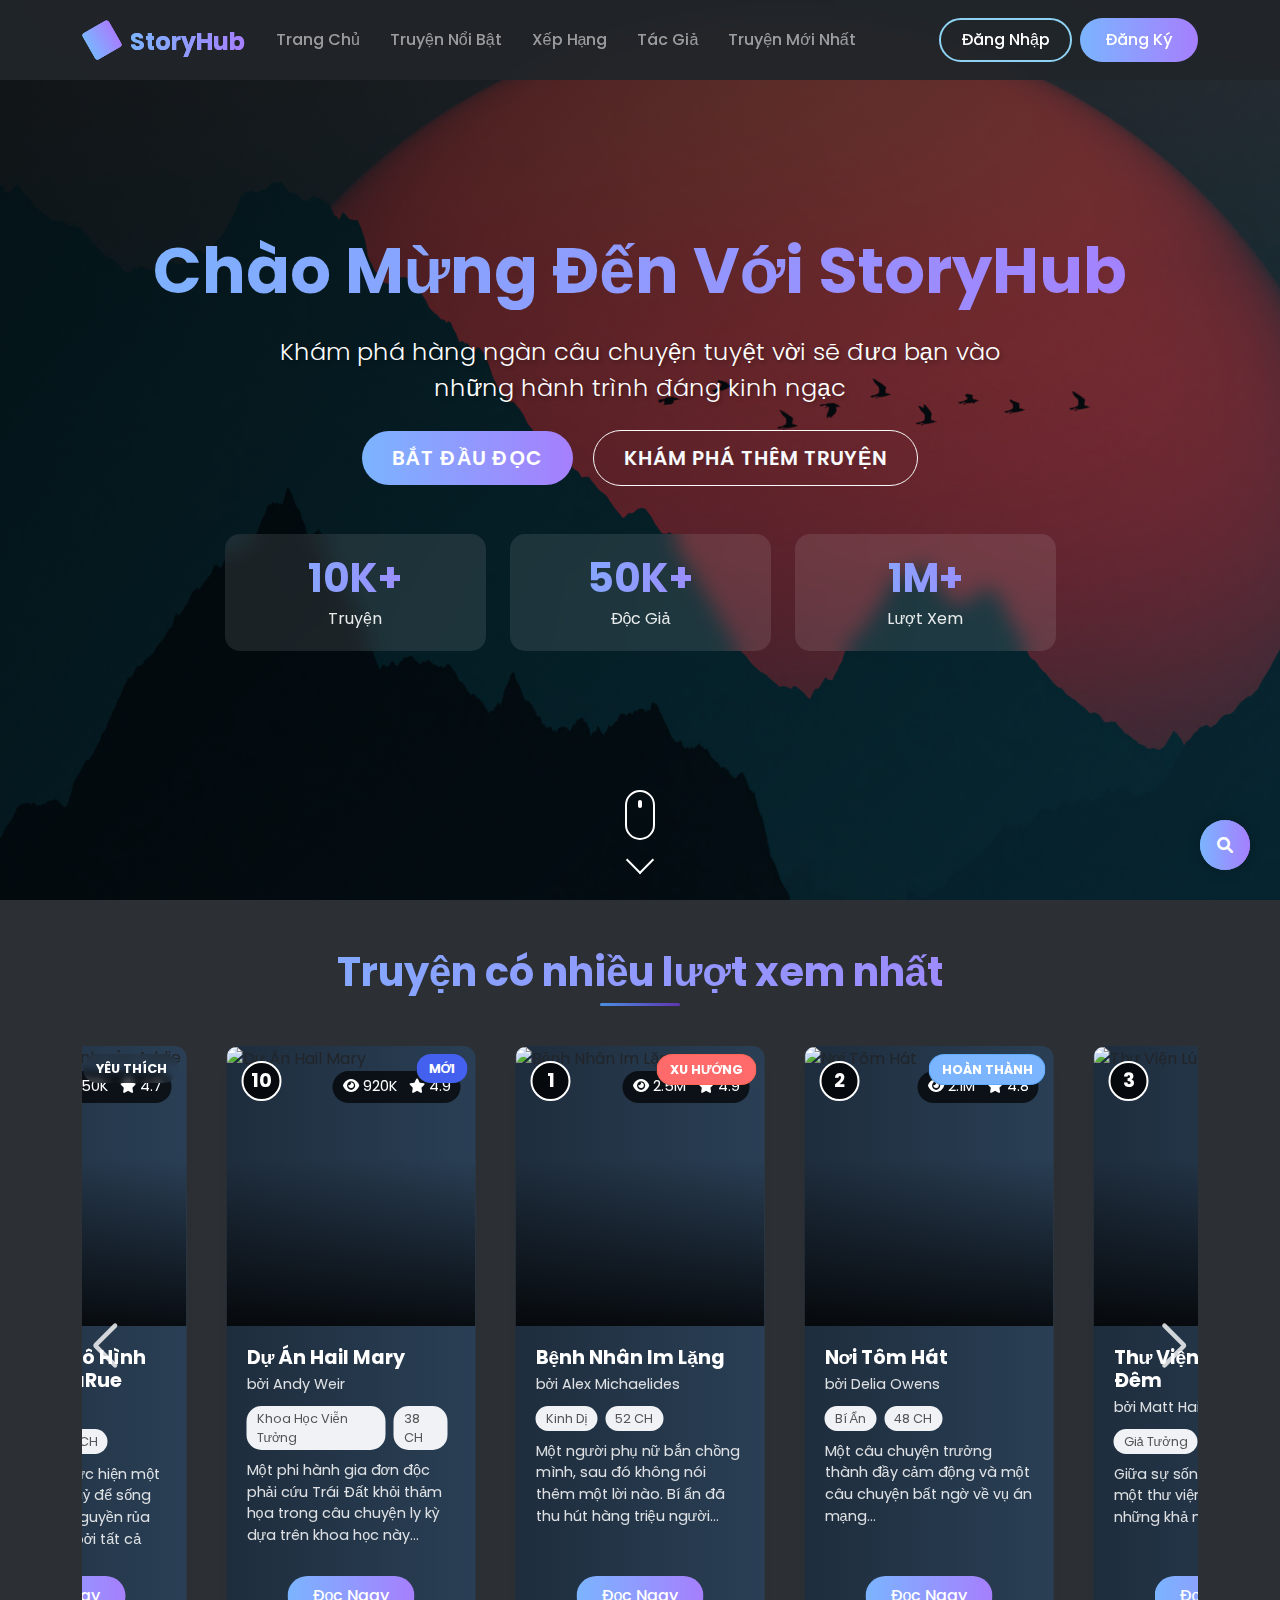
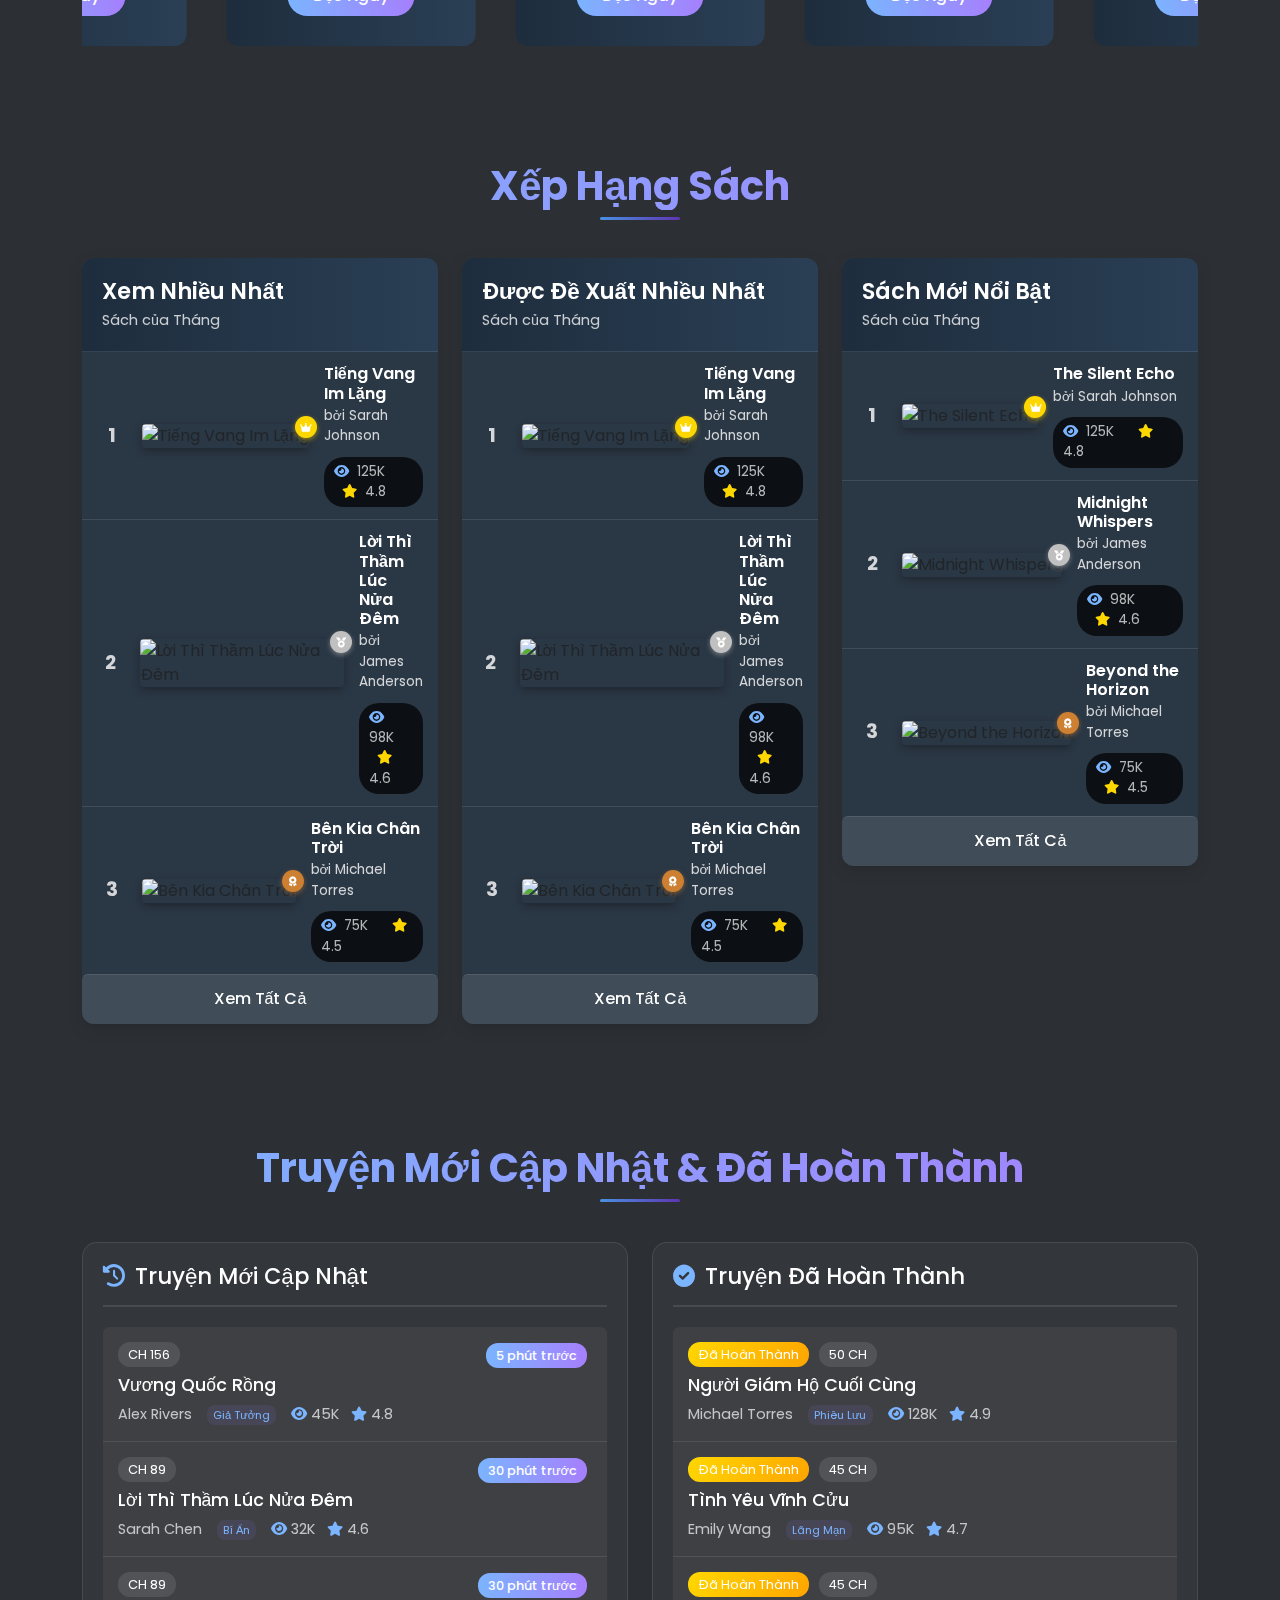
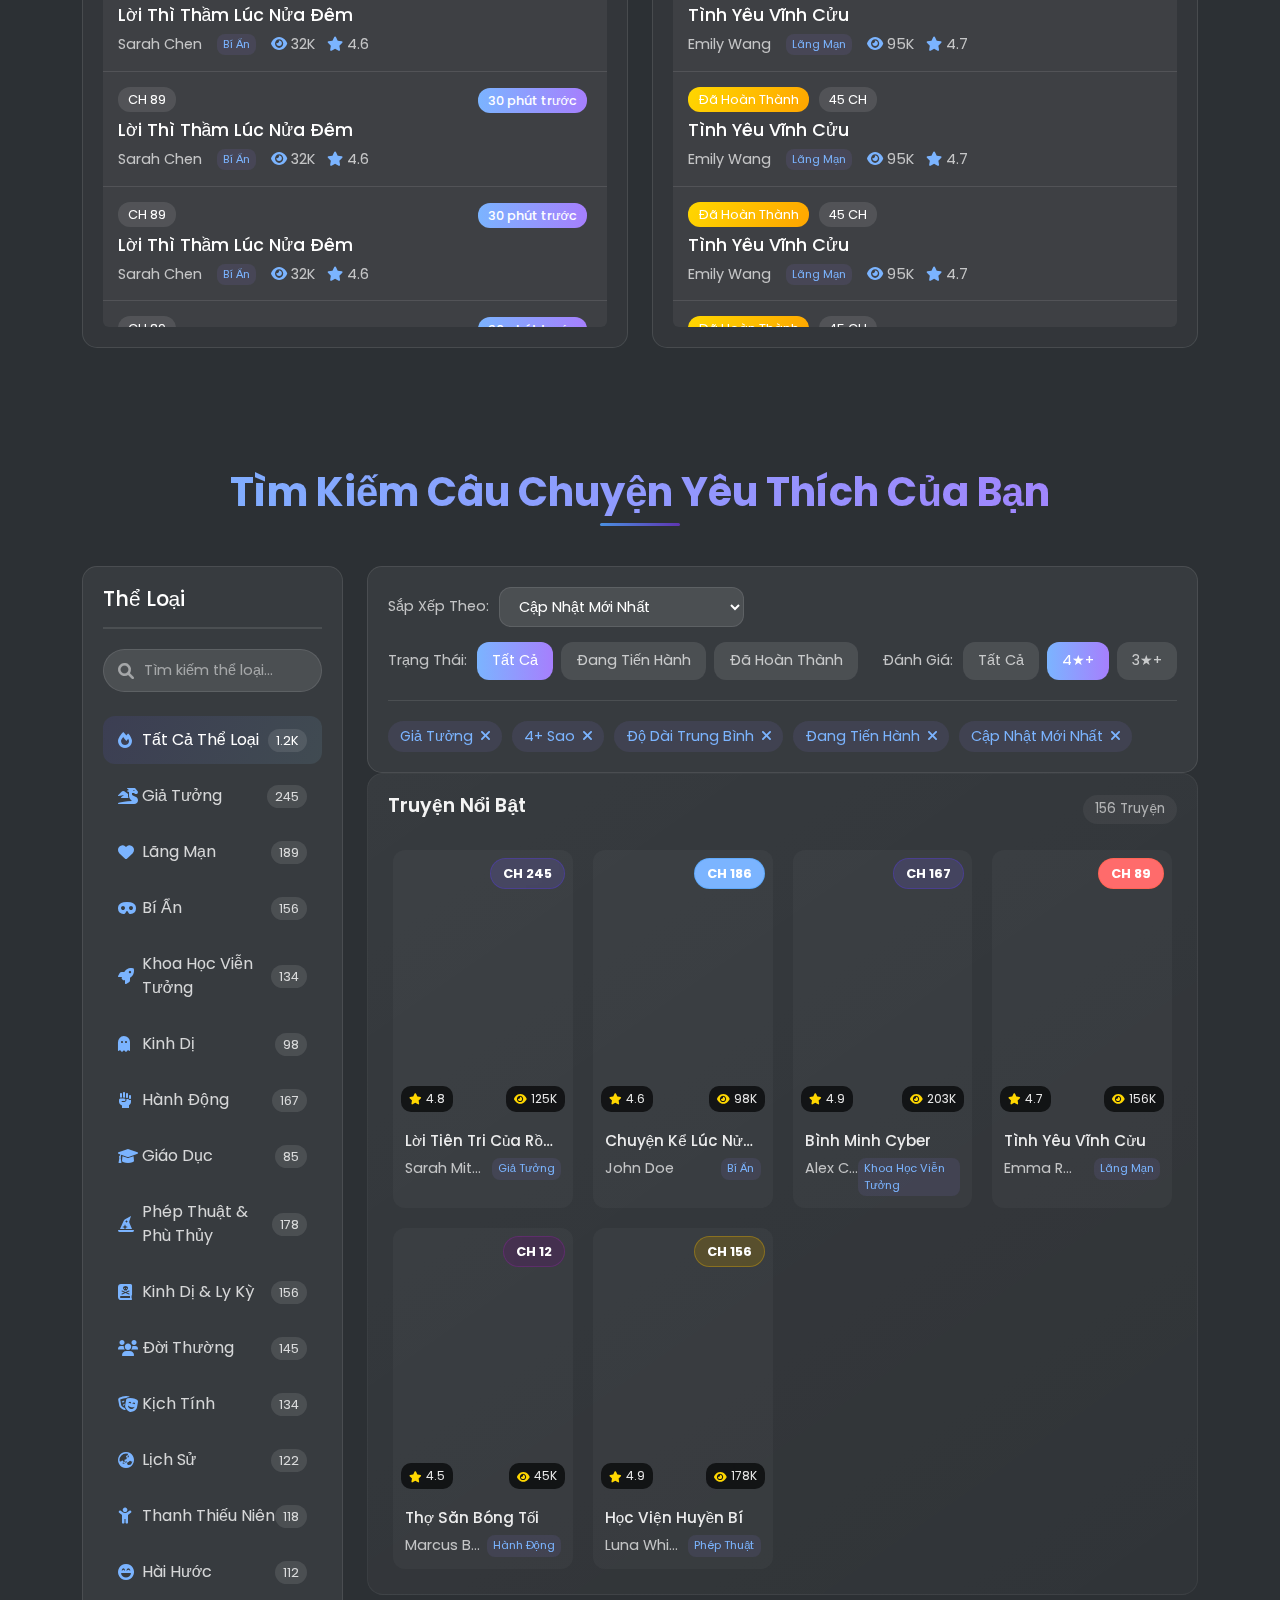
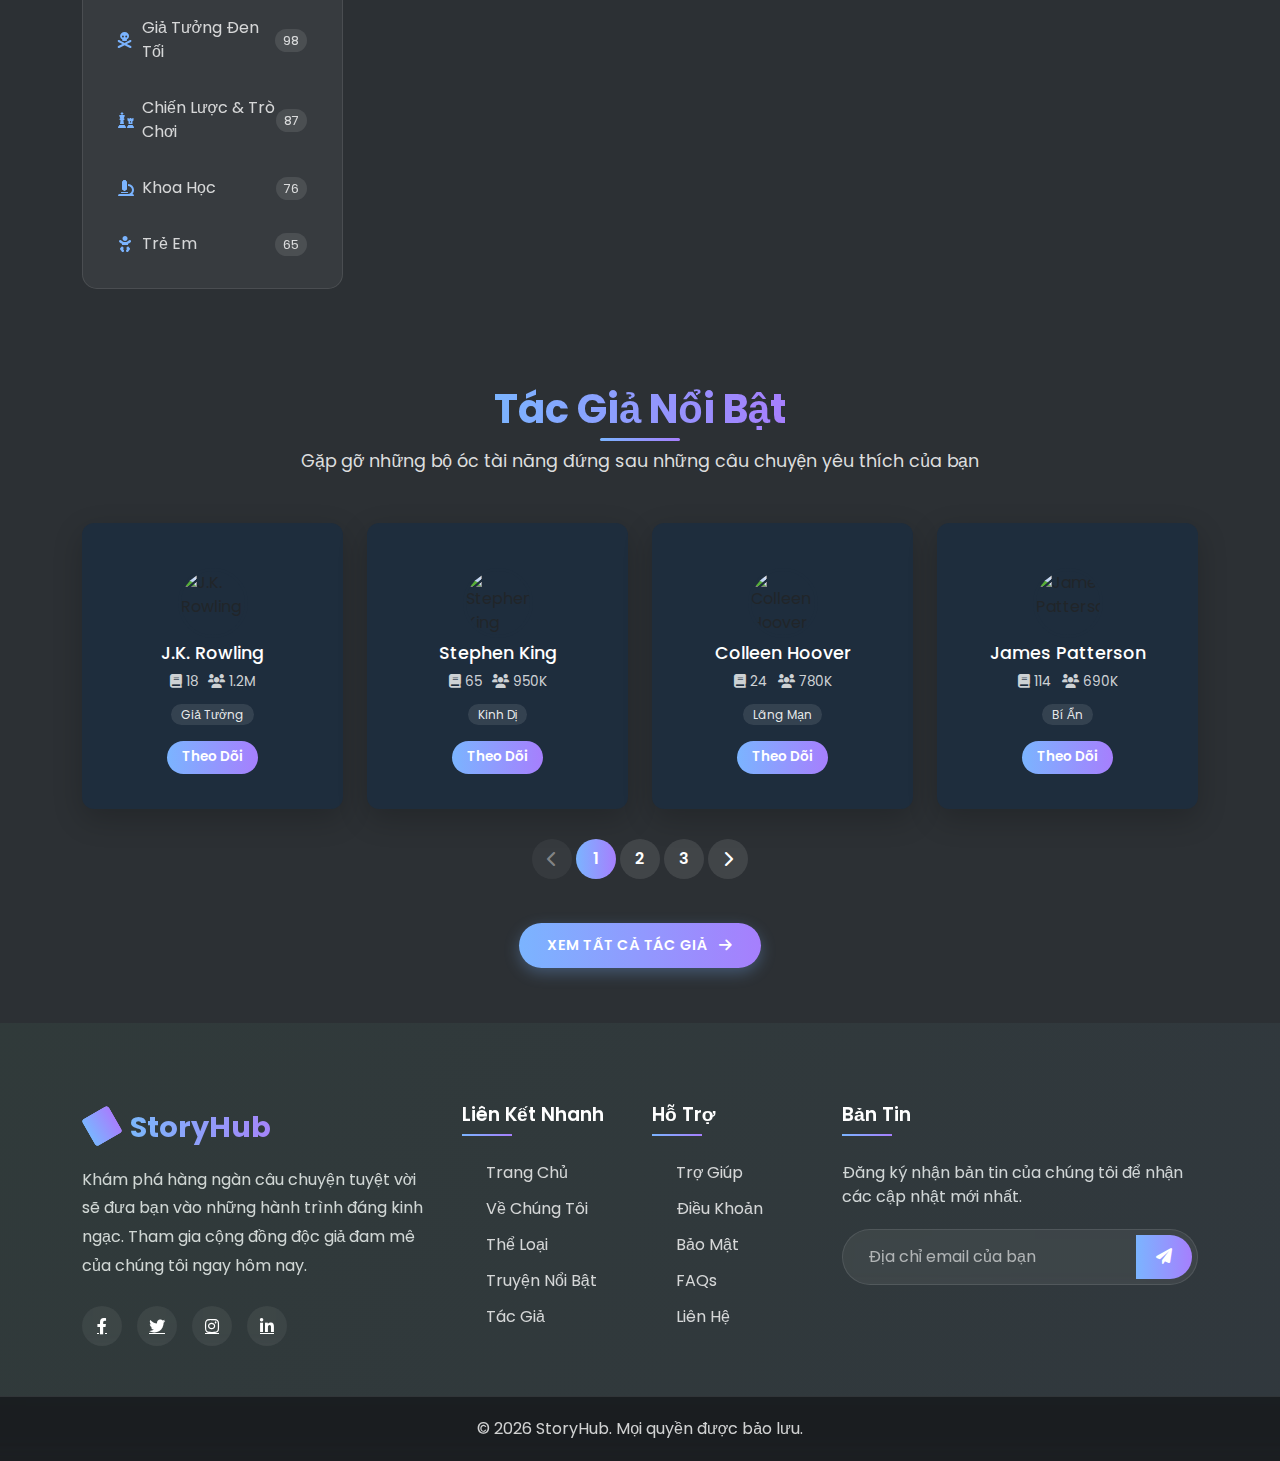
==== commit 8224b5ab: "css update" ====
--- a/index.html
+++ b/index.html
@@ -45,22 +45,22 @@
 				<div class="collapse navbar-collapse" id="navbarNav">
 					<ul class="navbar-nav me-auto">
 						<li class="nav-item">
-							<a class="nav-link active" href="#hero">Trang Chủ</a>
+							<a class="nav-link" href="index.html">Trang Chủ</a>
 						</li>
 						<li class="nav-item">
-							<a class="nav-link" href="#top-books">Truyện Nổi Bật</a>
+							<a class="nav-link" href="index.html#top-books">Truyện Nổi Bật</a>
 						</li>
 						<li class="nav-item">
-							<a class="nav-link" href="#rankings">Xếp Hạng</a>
+							<a class="nav-link" href="index.html#rankings">Xếp Hạng</a>
 						</li>
 						<li class="nav-item">
-							<a class="nav-link" href="#authors">Tác Giả</a>
+							<a class="nav-link" href="index.html#authors">Tác Giả</a>
 						</li>
 						<li class="nav-item">
-							<a class="nav-link" href="#latest-stories">Truyện Mới Nhất</a>
+							<a class="nav-link" href="index.html#latest-stories">Truyện Mới Nhất</a>
 						</li>
 					</ul>
-					<div class="nav-auth-buttons">
+					<div class="nav-auth-buttons text-nowrap">
 						<button
 							class="btn btn-signin me-2"
 							data-bs-toggle="modal"
@@ -68,7 +68,11 @@
 						>
 							Đăng Nhập
 						</button>
-						<button class="btn btn-signup" data-bs-toggle="modal" data-bs-target="#signupModal">
+						<button
+							class="btn btn-signup text-nowrap"
+							data-bs-toggle="modal"
+							data-bs-target="#signupModal"
+						>
 							Đăng Ký
 						</button>
 					</div>
@@ -76,31 +80,175 @@
 			</div>
 		</nav>
 
-		<!-- Sign In Modal -->
-		<div class="modal fade" id="signinModal" tabindex="-1">
+		<div
+			class="modal fade"
+			id="signinModal"
+			tabindex="-1"
+			aria-labelledby="signinModalLabel"
+			aria-hidden="true"
+		>
 			<div class="modal-dialog modal-dialog-centered">
 				<div class="modal-content">
 					<div class="modal-header border-0">
-						<h5 class="modal-title">Chào Mừng Trở Lại!</h5>
-						<button type="button" class="btn-close" data-bs-dismiss="modal"></button>
+						<h5 class="modal-title" id="signinModalLabel">
+							<i class="fas fa-user-circle me-2"></i>Đăng Nhập
+						</h5>
+						<button
+							type="button"
+							class="btn-close btn-close-white"
+							data-bs-dismiss="modal"
+							aria-label="Close"
+						></button>
 					</div>
 					<div class="modal-body">
-						<!-- Thêm biểu mẫu đăng nhập của bạn tại đây -->
+						<div class="social-signin mb-4">
+							<button class="btn btn-social btn-facebook">
+								<i class="fab fa-facebook-f"></i>
+								<span>Facebook</span>
+							</button>
+							<button class="btn btn-social btn-google">
+								<i class="fab fa-google"></i>
+								<span>Google</span>
+							</button>
+						</div>
+						<div class="divider">
+							<span>hoặc đăng nhập với</span>
+						</div>
+						<form id="signinForm" class="mt-4">
+							<div class="form-floating mb-3">
+								<input type="text" class="form-control" id="signinEmail" placeholder="Email" />
+								<label for="signinEmail">Email hoặc Tên đăng nhập</label>
+							</div>
+							<div class="form-floating mb-3">
+								<input
+									type="password"
+									class="form-control"
+									id="signinPassword"
+									placeholder="Password"
+								/>
+								<label for="signinPassword">Mật khẩu</label>
+								<button type="button" class="btn-toggle-password">
+									<i class="far fa-eye"></i>
+								</button>
+							</div>
+							<div class="d-flex justify-content-between align-items-center mb-4">
+								<div class="form-check">
+									<input type="checkbox" class="form-check-input" id="rememberMe" />
+									<label class="form-check-label" for="rememberMe">Ghi nhớ đăng nhập</label>
+								</div>
+								<a href="#" class="forgot-password">Quên mật khẩu?</a>
+							</div>
+							<button type="submit" class="btn btn-signin w-100">Đăng Nhập</button>
+						</form>
+						<p class="text-center mt-4">
+							Chưa có tài khoản?
+							<a
+								href="#"
+								class="switch-auth"
+								data-bs-toggle="modal"
+								data-bs-target="#signupModal"
+								data-bs-dismiss="modal"
+								>Đăng ký ngay</a
+							>
+						</p>
 					</div>
 				</div>
 			</div>
 		</div>
 
 		<!-- Sign Up Modal -->
-		<div class="modal fade" id="signupModal" tabindex="-1">
+		<div
+			class="modal fade"
+			id="signupModal"
+			tabindex="-1"
+			aria-labelledby="signupModalLabel"
+			aria-hidden="true"
+		>
 			<div class="modal-dialog modal-dialog-centered">
 				<div class="modal-content">
 					<div class="modal-header border-0">
-						<h5 class="modal-title">Tạo Tài Khoản</h5>
-						<button type="button" class="btn-close" data-bs-dismiss="modal"></button>
+						<h5 class="modal-title" id="signupModalLabel">
+							<i class="fas fa-user-plus me-2"></i>Đăng Ký Tài Khoản
+						</h5>
+						<button
+							type="button"
+							class="btn-close btn-close-white"
+							data-bs-dismiss="modal"
+							aria-label="Close"
+						></button>
 					</div>
 					<div class="modal-body">
-						<!-- Thêm biểu mẫu đăng ký của bạn tại đây -->
+						<div class="social-signin mb-4">
+							<button class="btn btn-social btn-facebook">
+								<i class="fab fa-facebook-f"></i>
+								<span>Facebook</span>
+							</button>
+							<button class="btn btn-social btn-google">
+								<i class="fab fa-google"></i>
+								<span>Google</span>
+							</button>
+						</div>
+						<div class="divider">
+							<span>hoặc đăng ký với</span>
+						</div>
+						<form id="signupForm" class="mt-4">
+							<div class="form-floating mb-3">
+								<input type="text" class="form-control" id="fullName" placeholder="Họ và tên" />
+								<label for="fullName">Họ và tên</label>
+							</div>
+							<div class="form-floating mb-3">
+								<input type="email" class="form-control" id="signupEmail" placeholder="Email" />
+								<label for="signupEmail">Email</label>
+							</div>
+							<div class="form-floating mb-3">
+								<input
+									type="text"
+									class="form-control"
+									id="signupUsername"
+									placeholder="Tên đăng nhập"
+								/>
+								<label for="signupUsername">Tên đăng nhập</label>
+							</div>
+							<div class="form-floating mb-3">
+								<input
+									type="password"
+									class="form-control"
+									id="signupPassword"
+									placeholder="Mật khẩu"
+								/>
+								<label for="signupPassword">Mật khẩu</label>
+								<button type="button" class="btn-toggle-password">
+									<i class="far fa-eye"></i>
+								</button>
+							</div>
+							<div class="password-strength mt-2 mb-3">
+								<div class="progress">
+									<div class="progress-bar" role="progressbar"></div>
+								</div>
+								<small class="form-text"
+									>Mật khẩu phải chứa ít nhất 8 ký tự, bao gồm chữ hoa, chữ thường và số</small
+								>
+							</div>
+							<div class="form-check mb-4">
+								<input type="checkbox" class="form-check-input" id="termsCheck" required />
+								<label class="form-check-label" for="termsCheck">
+									Tôi đồng ý với <a href="#" class="terms-link">Điều khoản dịch vụ</a> và
+									<a href="#" class="privacy-link">Chính sách bảo mật</a>
+								</label>
+							</div>
+							<button type="submit" class="btn btn-signup w-100">Đăng Ký</button>
+						</form>
+						<p class="text-center mt-4">
+							Đã có tài khoản?
+							<a
+								href="#"
+								class="switch-auth"
+								data-bs-toggle="modal"
+								data-bs-target="#signinModal"
+								data-bs-dismiss="modal"
+								>Đăng nhập</a
+							>
+						</p>
 					</div>
 				</div>
 			</div>
--- a/assets/css/style.css
+++ b/assets/css/style.css
@@ -14,6 +14,15 @@
 
 :root {
 	--primary-color: linear-gradient(to right, #7bb4ff, #a67ffd);
+	--dark-blue: #0c1a2d;
+	--medium-blue: #1a2c4e;
+	--light-blue: #2e4272;
+	--accent-blue: #4f74c8;
+	--text-light: #e6e6e6;
+	--text-muted: #9aa5b8;
+	--font-size: 14px;
+	--line-height: 1.8;
+	--reading-width: 800px;
 }
 
 /* scrollbar */
@@ -2532,3 +2541,230 @@
 .btn-view-all-authors:hover i {
 	transform: translateX(5px);
 }
+
+/* signin signup model */
+
+.modal-content {
+	background: linear-gradient(135deg, var(--medium-blue), rgba(20, 30, 60, 0.95));
+	border: 1px solid rgba(255, 255, 255, 0.1);
+	border-radius: 20px;
+	box-shadow: 0 25px 50px rgba(0, 0, 0, 0.5);
+	backdrop-filter: blur(10px);
+}
+
+.modal-dialog {
+	max-width: 420px;
+}
+
+.modal-header {
+	padding: 1.5rem 1.5rem 0.5rem;
+}
+
+.modal-title {
+	font-size: 1.5rem;
+	font-weight: 600;
+	color: white;
+	display: flex;
+	align-items: center;
+	gap: 10px;
+}
+
+.modal-title i {
+	color: var(--accent-blue);
+	font-size: 1.8rem;
+}
+
+.btn-close {
+	background: rgba(255, 255, 255, 0.1);
+	padding: 0.6rem;
+	border-radius: 50%;
+	transition: all 0.3s ease;
+}
+
+.btn-close:hover {
+	background: rgba(255, 255, 255, 0.2);
+	transform: rotate(90deg);
+}
+
+/* Form Styles */
+.form-floating {
+	position: relative;
+}
+
+.form-floating > .form-control {
+	background: rgba(255, 255, 255, 0.08);
+	border: 1px solid rgba(255, 255, 255, 0.1);
+	border-radius: 12px;
+	height: calc(3.5rem + 2px);
+	padding: 1rem 1rem;
+	color: white;
+	font-size: 0.95rem;
+	transition: all 0.3s ease;
+}
+
+.form-floating > label {
+	padding: 1rem;
+	color: rgba(255, 255, 255, 0.6);
+}
+
+.form-floating > .form-control:focus {
+	background: rgba(255, 255, 255, 0.12);
+	border-color: var(--accent-blue);
+	box-shadow: 0 0 0 3px rgba(79, 116, 200, 0.25);
+}
+
+.form-floating > .form-control:focus ~ label {
+	color: var(--accent-blue);
+}
+
+.btn-toggle-password {
+	position: absolute;
+	right: 12px;
+	top: 50%;
+	transform: translateY(-50%);
+	background: none;
+	border: none;
+	color: rgba(255, 255, 255, 0.5);
+	cursor: pointer;
+	padding: 5px;
+	transition: all 0.2s ease;
+}
+
+.btn-toggle-password:hover {
+	color: white;
+}
+
+/* Social Login */
+.social-signin {
+	display: flex;
+	gap: 12px;
+}
+
+.btn-social {
+	flex: 1;
+	background: white;
+	border: none;
+	padding: 0.8rem;
+	border-radius: 12px;
+	font-weight: 500;
+	font-size: 0.95rem;
+	display: flex;
+	align-items: center;
+	justify-content: center;
+	gap: 10px;
+	transition: all 0.3s ease;
+	color: #333;
+}
+
+.btn-facebook {
+	box-shadow: inset 3px 0 0 #1877f2;
+}
+
+.btn-facebook i {
+	color: #1877f2;
+}
+
+.btn-google {
+	box-shadow: inset 3px 0 0 #ea4335;
+}
+
+.btn-google i {
+	color: #ea4335;
+}
+
+.btn-social:hover {
+	transform: translateY(-2px);
+	box-shadow: 0 5px 15px rgba(0, 0, 0, 0.2);
+}
+
+/* Divider */
+.divider {
+	display: flex;
+	align-items: center;
+	text-align: center;
+	margin: 1.5rem 0;
+}
+
+.divider::before,
+.divider::after {
+	content: "";
+	flex: 1;
+	border-bottom: 1px solid rgba(255, 255, 255, 0.1);
+}
+
+.divider span {
+	padding: 0 1rem;
+	color: rgba(255, 255, 255, 0.5);
+	font-size: 0.9rem;
+}
+
+/* Submit Buttons */
+/* .btn-signin,
+.btn-signup {
+	padding: 0.8rem;
+	border-radius: 12px;
+	font-weight: 600;
+	font-size: 1rem;
+	transition: all 0.3s ease;
+}
+
+.btn-signin {
+	background: linear-gradient(135deg, var(--accent-blue), #3c5ea9);
+	border: none;
+	color: white;
+}
+
+.btn-signup {
+	background: linear-gradient(135deg, #6c5ce7, #a29bfe);
+	border: none;
+	color: white;
+}
+
+.btn-signin:hover,
+.btn-signup:hover {
+	transform: translateY(-2px);
+	box-shadow: 0 5px 15px rgba(0, 0, 0, 0.3);
+	filter: brightness(110%);
+} */
+
+/* Links */
+.forgot-password,
+.switch-auth,
+.terms-link,
+.privacy-link {
+	color: var(--accent-blue);
+	text-decoration: none;
+	transition: all 0.2s ease;
+}
+
+.forgot-password:hover,
+.switch-auth:hover,
+.terms-link:hover,
+.privacy-link:hover {
+	color: white;
+	text-decoration: underline;
+}
+
+/* Password Strength */
+.password-strength .progress {
+	height: 4px;
+	background: rgba(255, 255, 255, 0.1);
+	border-radius: 2px;
+	overflow: hidden;
+}
+
+.password-strength .form-text {
+	color: rgba(255, 255, 255, 0.5);
+	font-size: 0.8rem;
+	margin-top: 0.5rem;
+}
+
+/* Animation */
+.modal.fade .modal-dialog {
+	transform: scale(0.95);
+	transition: transform 0.3s ease;
+}
+
+.modal.show .modal-dialog {
+	transform: scale(1);
+}
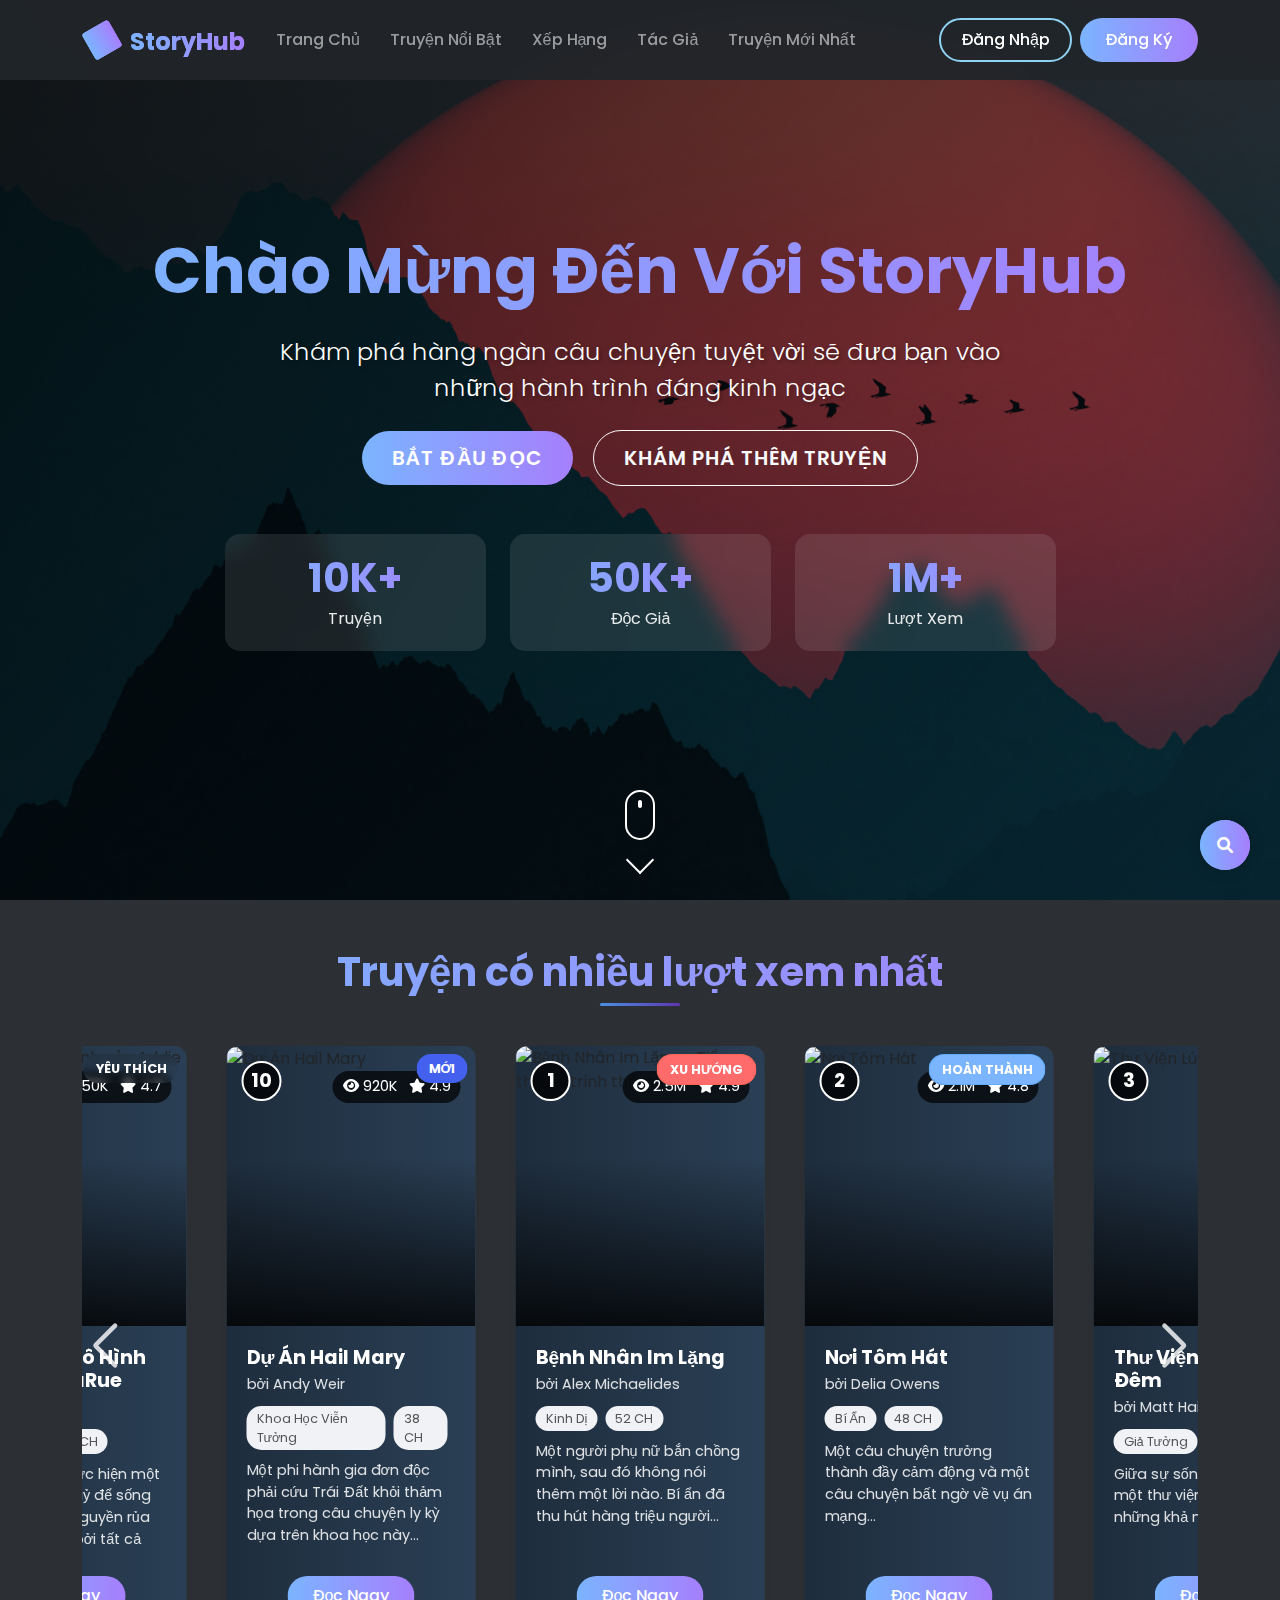
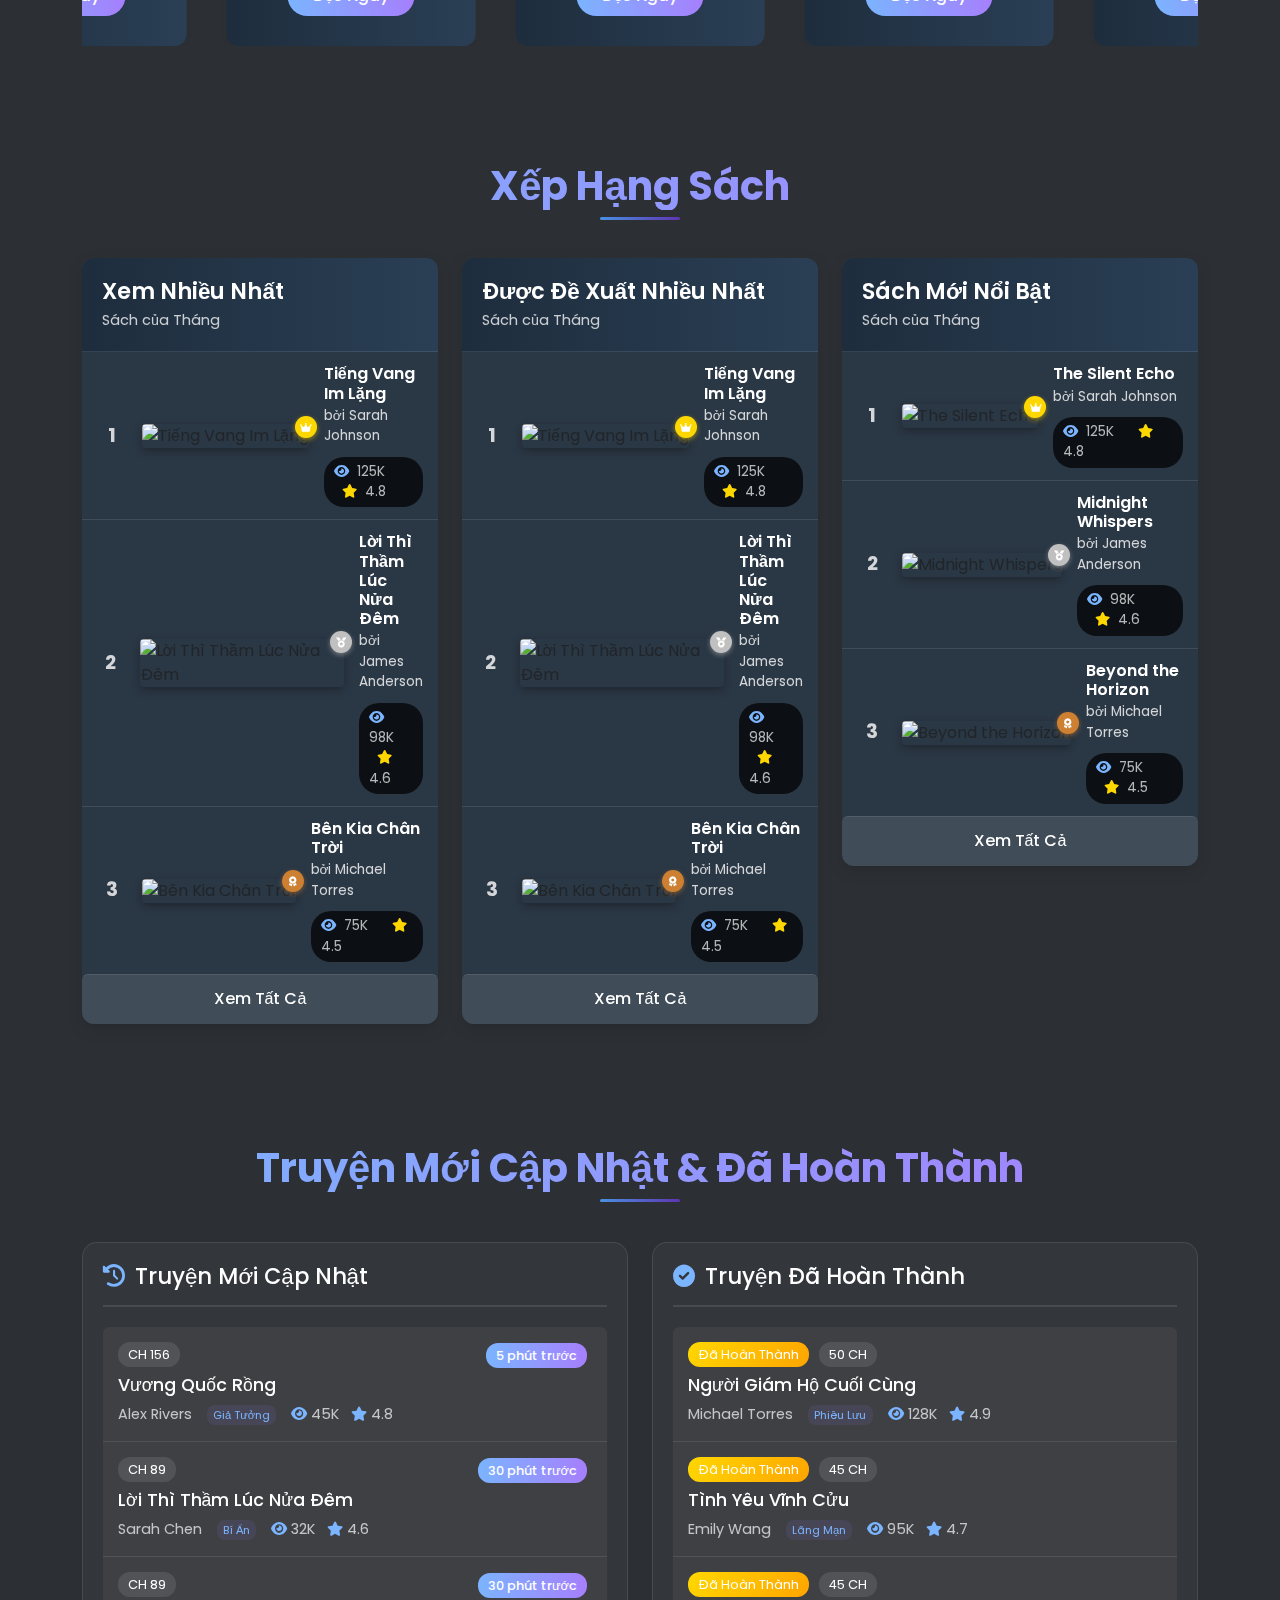
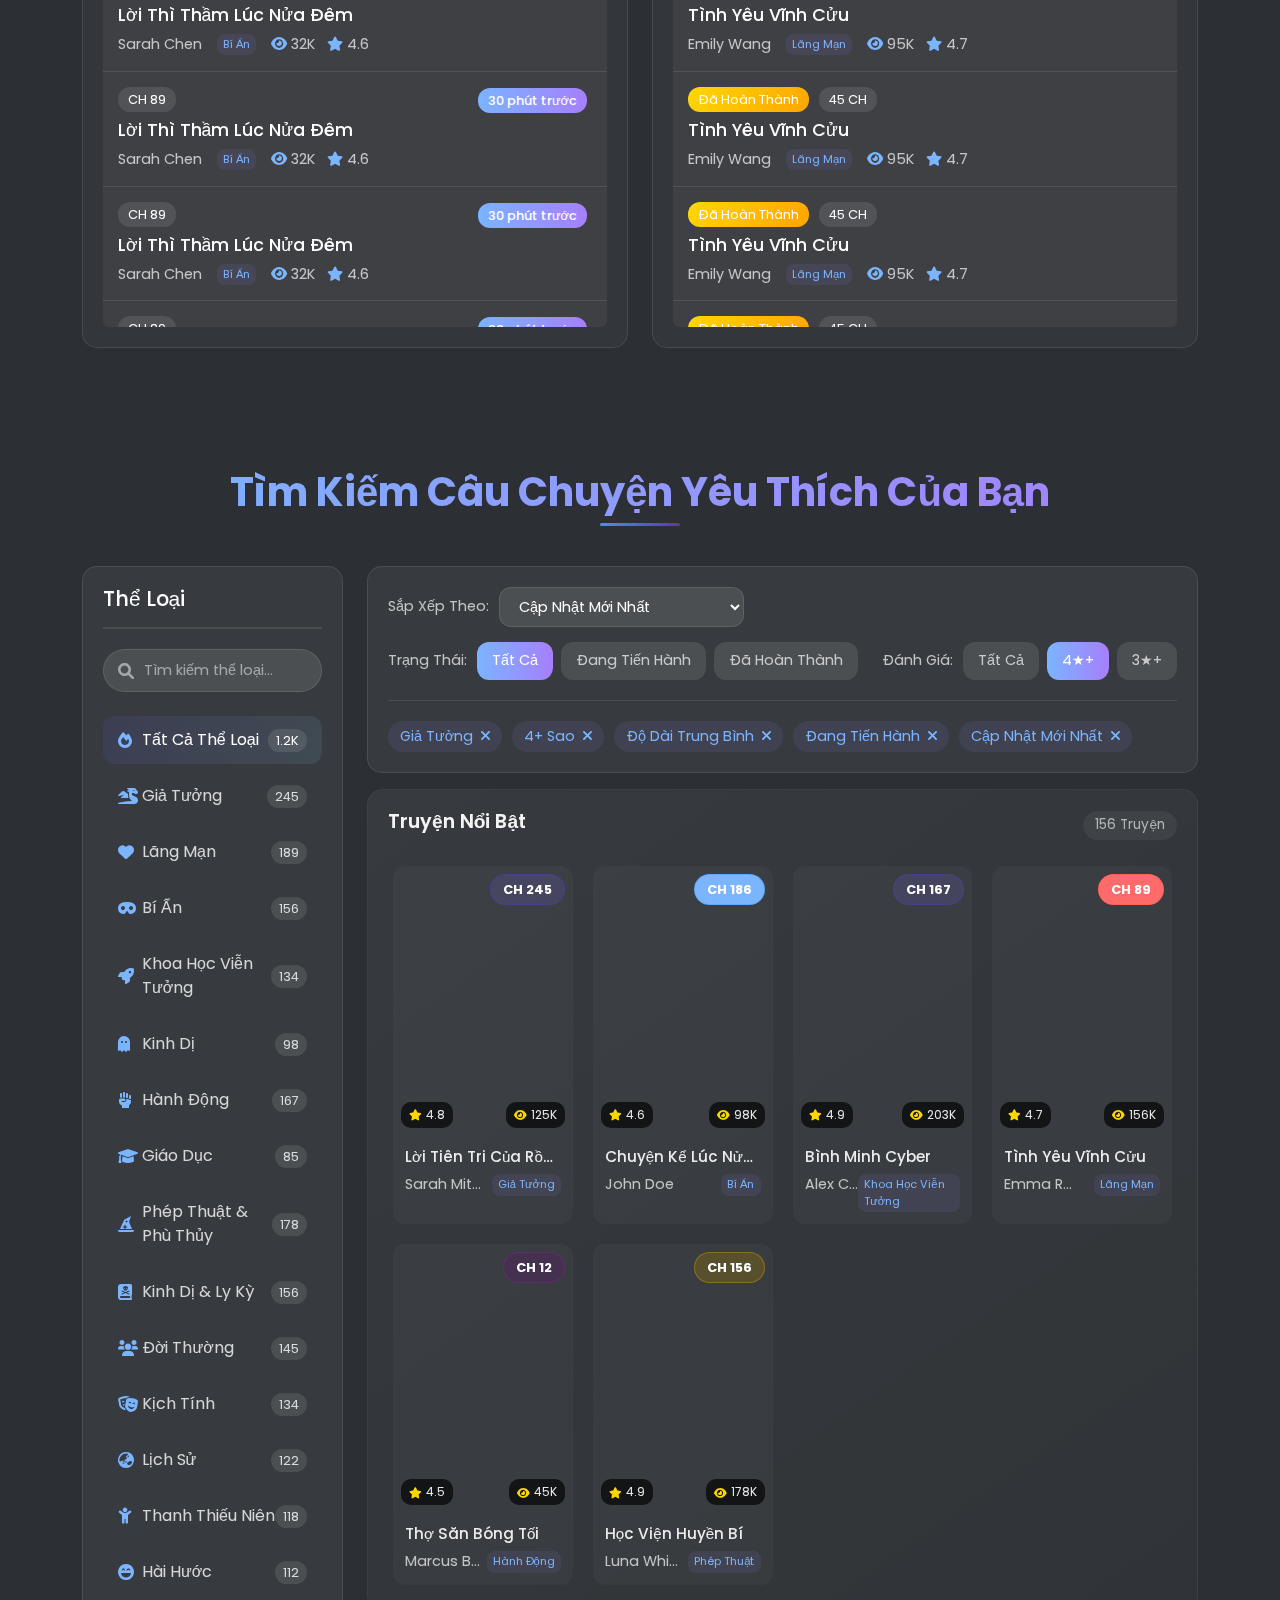
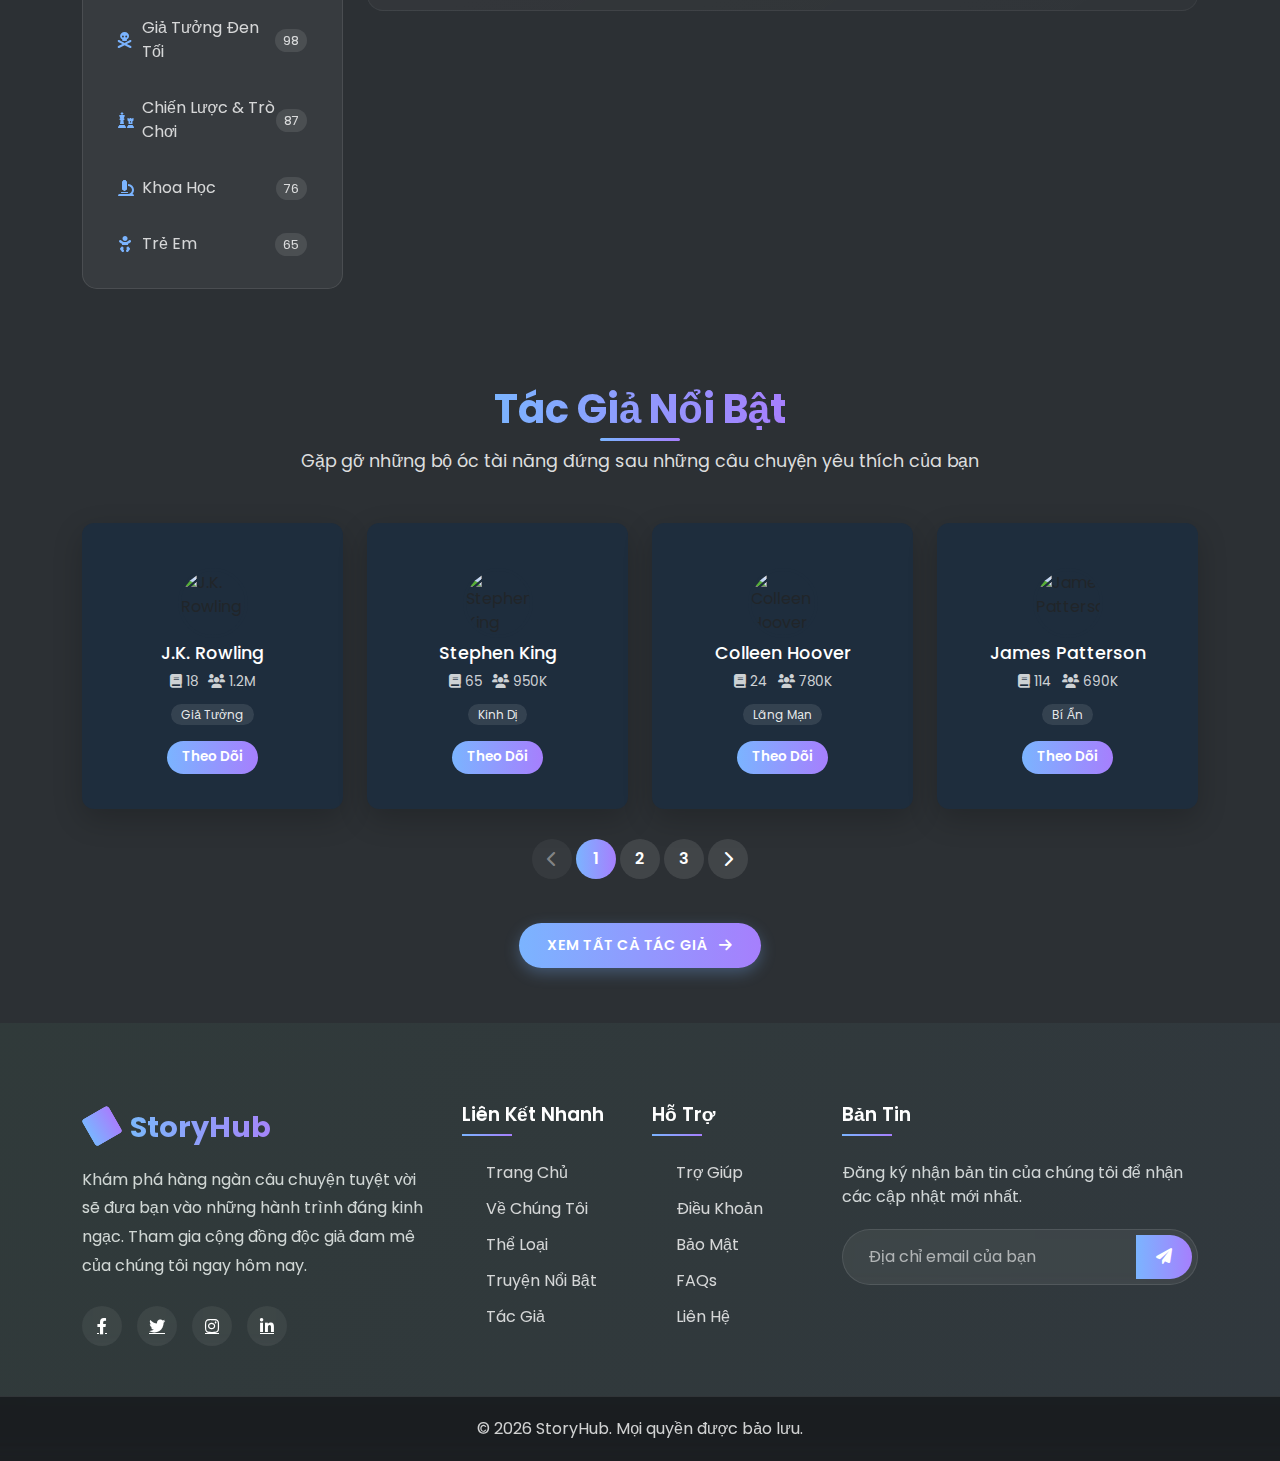
==== commit d46b8e20: "update SEO" ====
--- a/index.html
+++ b/index.html
@@ -1,11 +1,62 @@
 <!DOCTYPE html>
-<html lang="en">
+<html lang="vi">
 	<head>
 		<meta charset="UTF-8" />
 		<meta name="viewport" content="width=device-width, initial-scale=1.0" />
-		<title>StoryHub - Your Reading Paradise</title>
+
+		<!-- Primary Meta Tags -->
+		<title>StoryHub - Nền Tảng Đọc Truyện Online | Truyện Tiên Hiệp, Kiếm Hiệp</title>
+		<meta
+			name="title"
+			content="StoryHub - Nền Tảng Đọc Truyện Online | Truyện Tiên Hiệp, Kiếm Hiệp"
+		/>
+		<meta
+			name="description"
+			content="Khám phá kho truyện online đa dạng với hơn 10,000+ tác phẩm. Đọc truyện miễn phí, cập nhật nhanh nhất, nhiều thể loại: tiên hiệp, kiếm hiệp, ngôn tình. Tham gia cộng đồng 50,000+ độc giả."
+		/>
+		<meta
+			name="keywords"
+			content="đọc truyện online, truyện tiên hiệp, truyện kiếm hiệp, truyện ngôn tình, StoryHub, đọc truyện miễn phí, truyện full"
+		/>
+		<meta name="robots" content="index, follow" />
+		<meta name="language" content="Vietnamese" />
+		<meta name="author" content="StoryHub" />
+		<link rel="canonical" href="https://duytien1.github.io/storyhub/" />
+
+		<!-- Open Graph / Facebook -->
+		<meta property="og:type" content="website" />
+		<meta property="og:url" content="https://duytien1.github.io/storyhub/" />
+		<meta property="og:title" content="StoryHub - Nền Tảng Đọc Truyện Online" />
+		<meta
+			property="og:description"
+			content="Khám phá kho truyện online đa dạng với hơn 10,000+ tác phẩm. Đọc truyện miễn phí, cập nhật nhanh nhất."
+		/>
+		<meta
+			property="og:image"
+			content="https://duytien1.github.io/storyhub/assets/images/og-image.jpg"
+		/>
+
+		<!-- Twitter -->
+		<meta property="twitter:card" content="summary_large_image" />
+		<meta property="twitter:url" content="https://duytien1.github.io/storyhub/" />
+		<meta property="twitter:title" content="StoryHub - Nền Tảng Đọc Truyện Online" />
+		<meta
+			property="twitter:description"
+			content="Khám phá kho truyện online đa dạng với hơn 10,000+ tác phẩm. Đọc truyện miễn phí, cập nhật nhanh nhất."
+		/>
+		<meta
+			property="twitter:image"
+			content="https://duytien1.github.io/storyhub/assets/images/twitter-image.jpg"
+		/>
+
 		<!-- Favicon -->
 		<link rel="icon" type="image/x-icon" href="assets/icons/icon1.png" />
+
+		<!-- Preconnect to external domains -->
+		<!-- <link rel="preconnect" href="https://cdnjs.cloudflare.com" />
+		<link rel="preconnect" href="https://cdn.jsdelivr.net" />
+		<link rel="preconnect" href="https://unpkg.com" />
+		<link rel="preconnect" href="https://picsum.photos" /> -->
 
 		<!-- Add Font Awesome -->
 		<link
@@ -19,6 +70,36 @@
 		/>
 		<!-- Custom CSS -->
 		<link href="assets/css/style.css" rel="stylesheet" />
+
+		<!-- Structured Data -->
+		<script type="application/ld+json">
+			{
+				"@context": "https://schema.org",
+				"@type": "WebSite",
+				"name": "StoryHub",
+				"url": "https://duytien1.github.io/storyhub/",
+				"potentialAction": {
+					"@type": "SearchAction",
+					"target": "https://duytien1.github.io/storyhub/search?q={search_term_string}",
+					"query-input": "required name=search_term_string"
+				},
+				"description": "Nền tảng đọc truyện online với hơn 10,000+ tác phẩm",
+				"sameAs": [
+					"https://facebook.com/storyhub",
+					"https://twitter.com/storyhub",
+					"https://instagram.com/storyhub"
+				]
+			}
+		</script>
+		<script type="application/ld+json">
+			{
+				"@context": "https://schema.org",
+				"@type": "Organization",
+				"name": "StoryHub",
+				"url": "https://duytien1.github.io/storyhub/",
+				"logo": "https://duytien1.github.io/storyhub/assets/icons/icon1.png"
+			}
+		</script>
 	</head>
 	<body>
 		<!-- Navigation -->
@@ -80,6 +161,7 @@
 			</div>
 		</nav>
 
+		<!-- Sign In Model -->
 		<div
 			class="modal fade"
 			id="signinModal"
@@ -259,7 +341,7 @@
 			<div class="hero-overlay"></div>
 			<div class="container h-100 position-relative">
 				<div class="row h-100 align-items-center">
-					<div class="col-12 text-center hero-content">
+					<div class="col-12 text-center hero-content pt-md-0">
 						<h1 class="display-3 fw-bold text-gradient mb-4">Chào Mừng Đến Với StoryHub</h1>
 						<p class="lead hero-subtitle mb-4">
 							Khám phá hàng ngàn câu chuyện tuyệt vời sẽ đưa bạn vào những hành trình đáng kinh ngạc
@@ -319,7 +401,13 @@
 							<div class="book-slide">
 								<div class="rank-indicator">1</div>
 								<div class="book-image">
-									<img src="https://picsum.photos/seed/book1/400/600" alt="Bệnh Nhân Im Lặng" />
+									<img
+										src="https://picsum.photos/seed/book1/400/600"
+										alt="Bệnh Nhân Im Lặng - Tiểu thuyết trinh thám hấp dẫn"
+										loading="lazy"
+										width="400"
+										height="600"
+									/>
 									<div class="book-overlay">
 										<div class="book-stats">
 											<span><i class="fas fa-eye"></i> 2.5M</span>
@@ -1306,7 +1394,7 @@
 								</div>
 							</div>
 
-							<div class="filter-results">
+							<div class="filter-results mt-3">
 								<div class="results-header">
 									<h3>Truyện Nổi Bật</h3>
 									<span class="results-count">156 Truyện</span>
--- a/assets/css/style.css
+++ b/assets/css/style.css
@@ -68,6 +68,7 @@
 }
 
 .hero-content {
+	padding-top: 5rem;
 	position: relative;
 	z-index: 2;
 	animation: fadeInUp 1s ease-out;
@@ -445,6 +446,10 @@
 
 /* Responsive Styles */
 @media (max-width: 768px) {
+	.hero-buttons .btn {
+		font-size: 1rem;
+	}
+
 	.footer-bottom-links {
 		justify-content: center;
 		margin-top: 15px;
@@ -1303,7 +1308,7 @@
 	.update-badge {
 		position: static;
 		display: inline-block;
-		margin-bottom: 8px;
+		/* margin-bottom: 8px; */
 	}
 
 	.story-title {
@@ -1374,6 +1379,7 @@
 /* Story Content Styles */
 .story-status {
 	display: flex;
+	align-items: center;
 	gap: 10px;
 	margin-bottom: 8px;
 }
